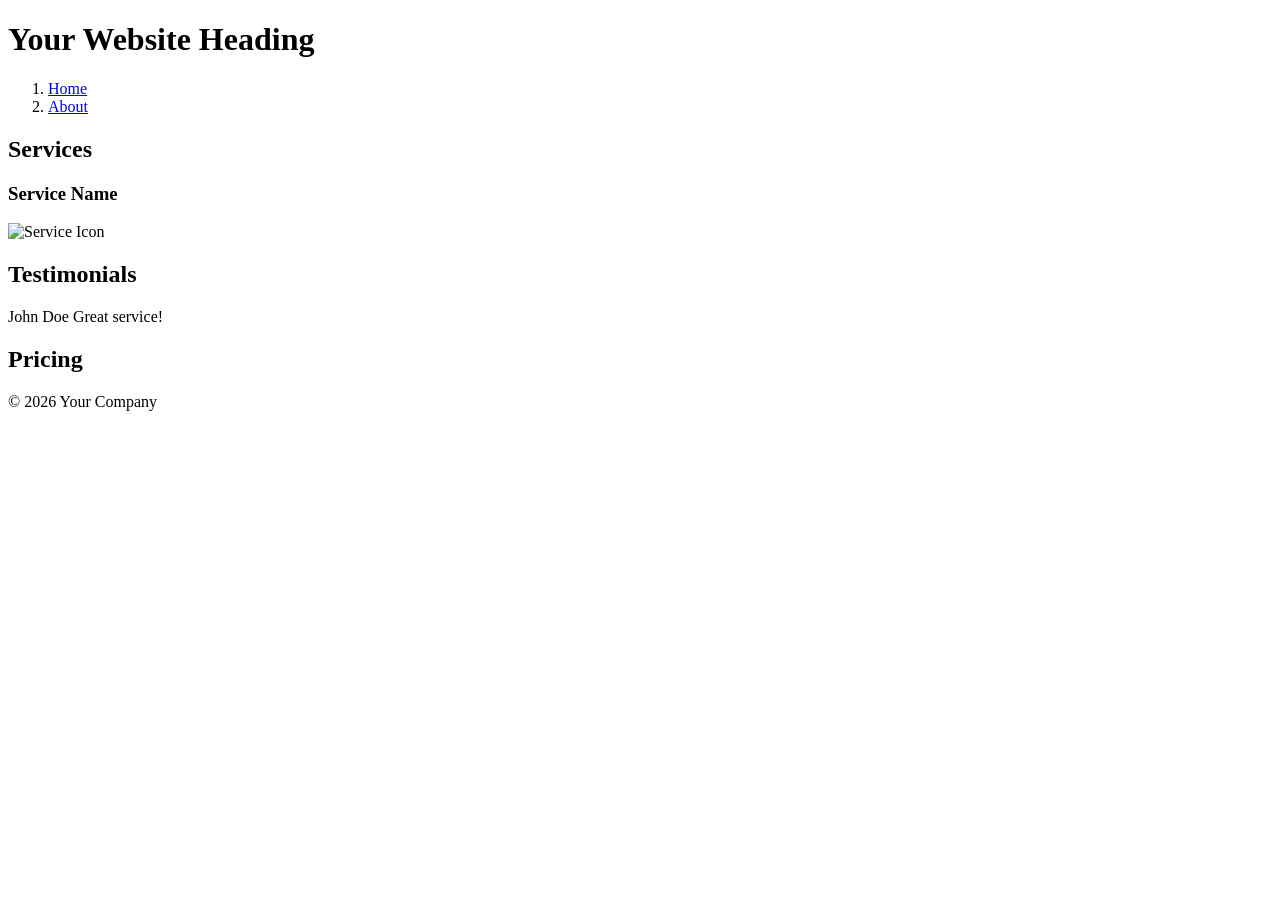
==== index.html @ 0b25783a "Updated index.html with comprehensive SEO enhancements" ====
<!DOCTYPE html>
<html lang="en">
<head>
    <meta charset="UTF-8">
    <meta name="viewport" content="width=device-width, initial-scale=1.0">
    <meta name="description" content="Your site description here">
    <meta name="author" content="Your Name Here">
    <meta name="date" content="2026-04-23" />
    <meta name="twitter:image:alt" content="Sample alt text for image">
    <meta name="og:image:alt" content="Sample alt text for Open Graph image">
    <link rel="icon" href="/favicon.ico" sizes="any">
    <link rel="apple-touch-icon" href="/apple-touch-icon.png">
    <script type="application/ld+json">
        {
            "@context": "https://schema.org",
            "@type": "Organization",
            "name": "Your Organization Name",
            "url": "https://www.example.com",
            "logo": {
                "@type": "ImageObject",
                "url": "https://www.example.com/logo.png"
            }
        }
    </script>
    <script type="application/ld+json">
        {
            "@context": "https://schema.org",
            "@type": "LocalBusiness",
            "name": "Local Business Name",
            "address": {
                "@type": "PostalAddress",
                "streetAddress": "123 Main St",
                "addressLocality": "City",
                "addressRegion": "State",
                "postalCode": "12345",
                "addressCountry": "Country"
            }
        }
    </script>
    <script type="application/ld+json">
        {
            "@context": "https://schema.org",
            "@type": "FAQPage",
            "mainEntity": [
                {
                    "@type": "Question",
                    "name": "What is FAQ?",
                    "acceptedAnswer": {
                        "@type": "Answer",
                        "text": "FAQ stands for Frequently Asked Questions."
                    }
                }
            ]
        }
    </script>
    <link rel="stylesheet" href="styles.css">
    <title>Your Website Title</title>
</head>
<body>
    <header>
        <h1>Your Website Heading</h1>
    </header>
    <nav>
        <ol itemscope itemtype="https://schema.org/BreadcrumbList">
            <li itemscope itemprop="itemListElement" itemtype="https://schema.org/ListItem">
                <a href="/" itemprop="item">
                    <span itemprop="name">Home</span>
                </a>
                <meta itemprop="position" content="1" />
            </li>
            <li itemscope itemprop="itemListElement" itemtype="https://schema.org/ListItem">
                <a href="/about" itemprop="item">
                    <span itemprop="name">About</span>
                </a>
                <meta itemprop="position" content="2" />
            </li>
        </ol>
    </nav>
    <main>
        <section>
            <h2>Services</h2>
            <div>
                <h3 itemprop="name">Service Name</h3>
                <img src="service-icon.svg" alt="Service Icon" />
            </div>
        </section>
        <section>
            <h2>Testimonials</h2>
            <div itemscope itemtype="https://schema.org/Review">
                <span itemprop="author">John Doe</span>
                <span itemprop="reviewBody">Great service!</span>
            </div>
        </section>
        <section>
            <h2>Pricing</h2>
            <script type="application/ld+json">
                {
                    "@context": "https://schema.org",
                    "@type": "Service",
                    "serviceType": "Your Service",
                    "offers": {
                        "@type": "Offer",
                        "price": "100",
                        "priceCurrency": "USD"
                    }
                }
            </script>
        </section>
    </main>
    <footer>
        <p>&copy; 2026 Your Company</p>
    </footer>
    <link rel="preconnect" href="https://fonts.googleapis.com">
    <link rel="preconnect" href="https://fonts.gstatic.com" crossorigin>
</body>
</html>
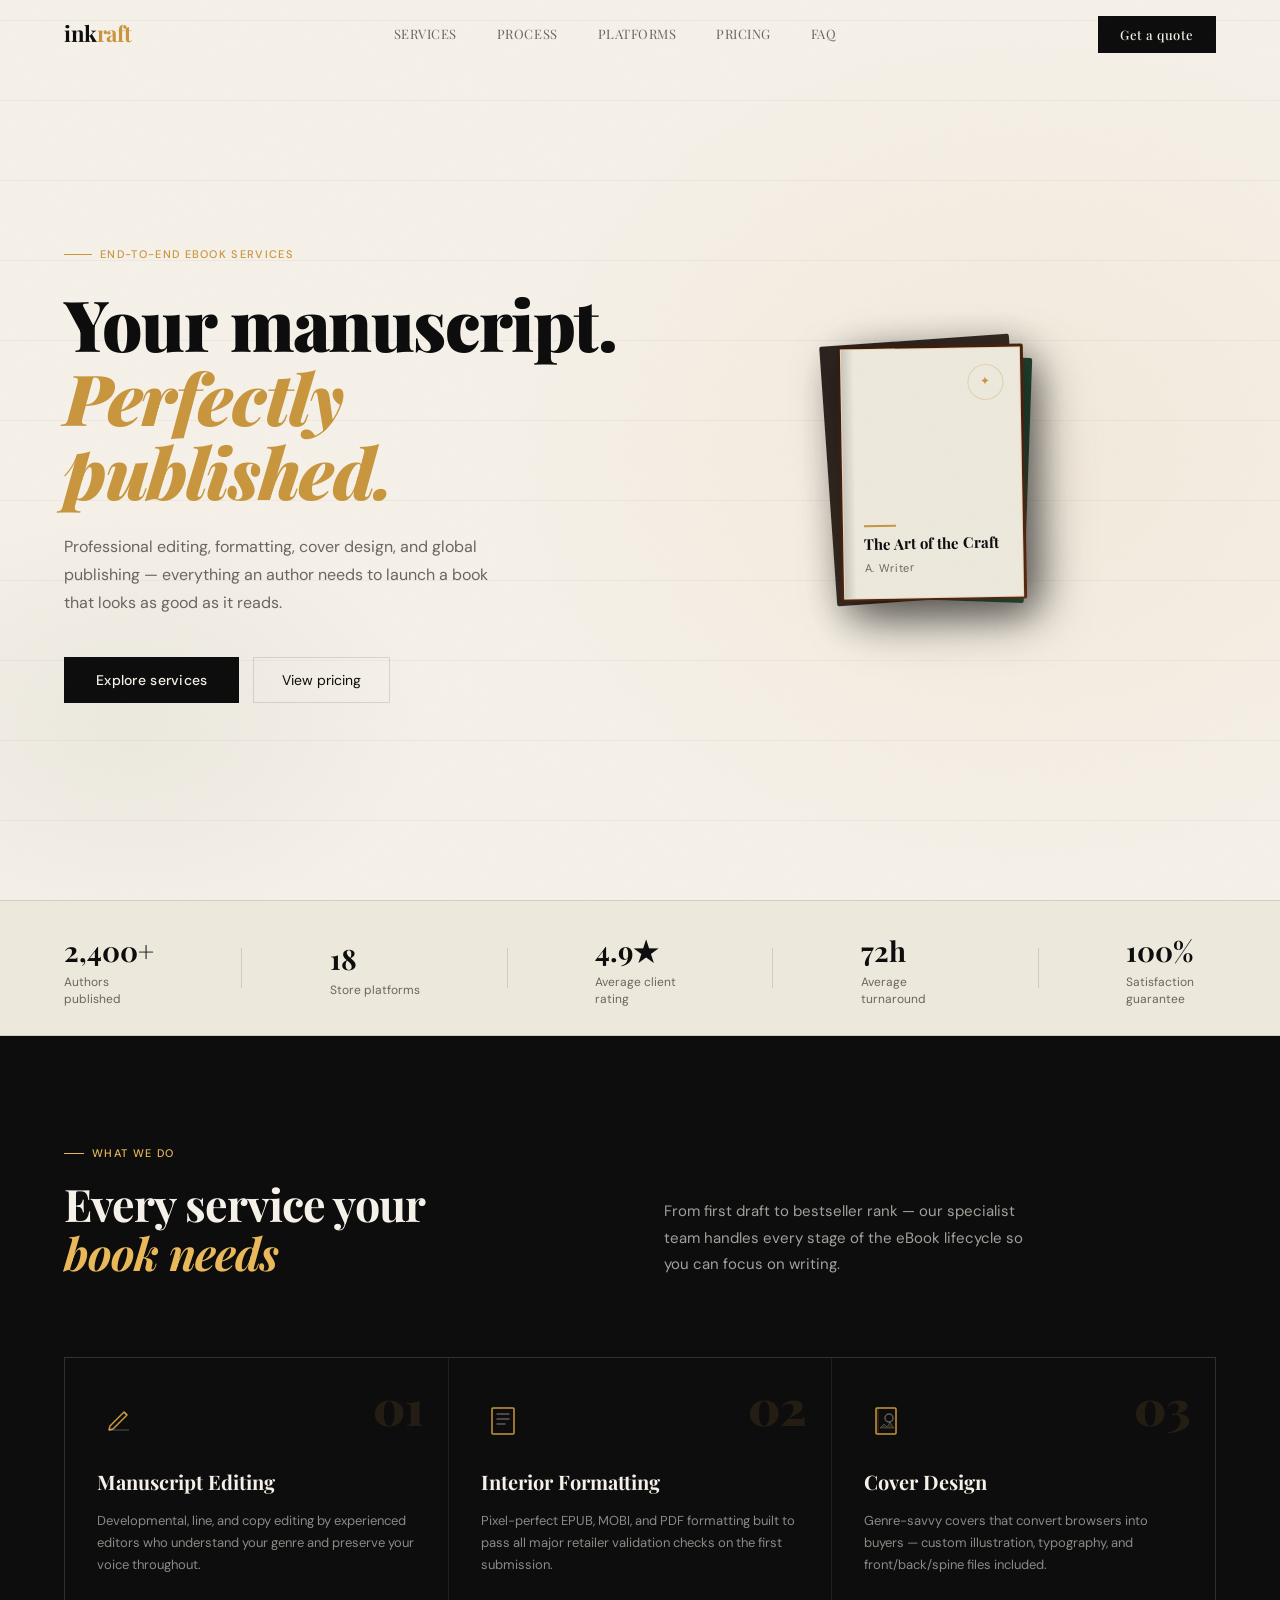
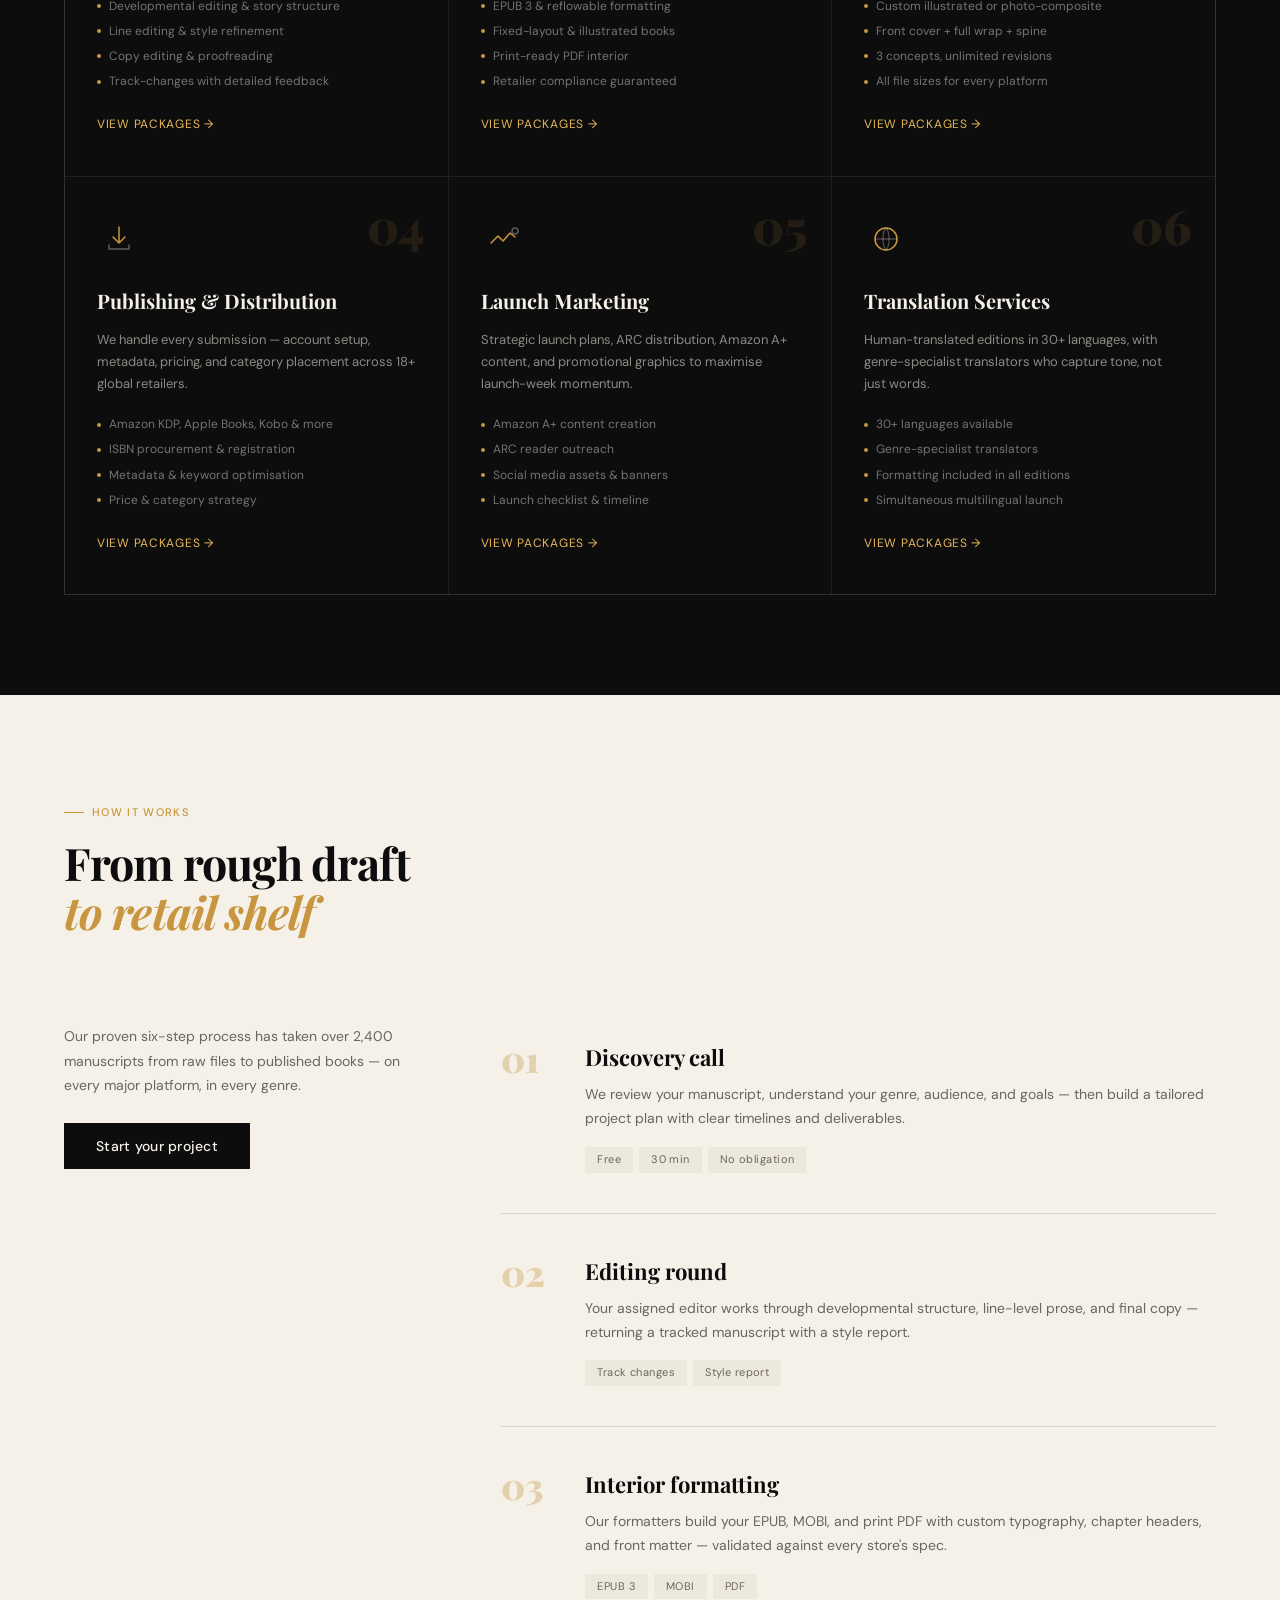
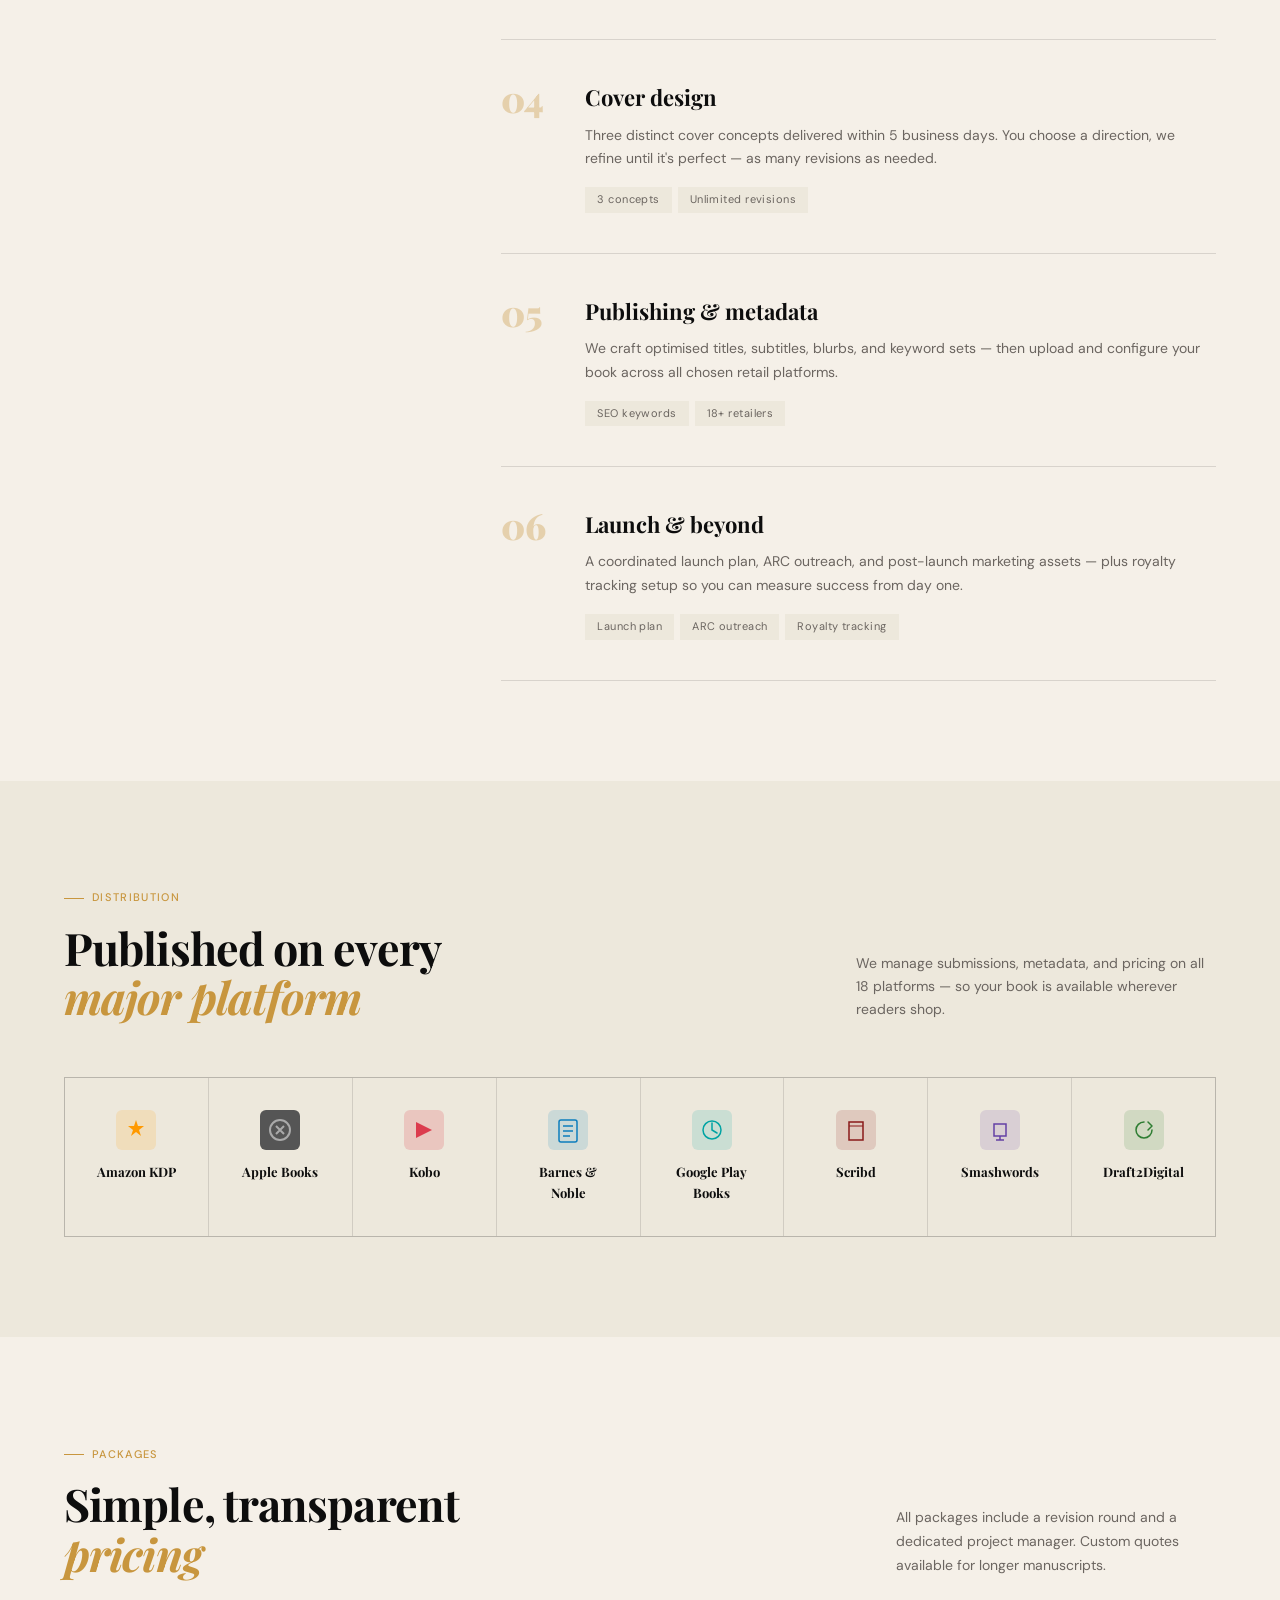
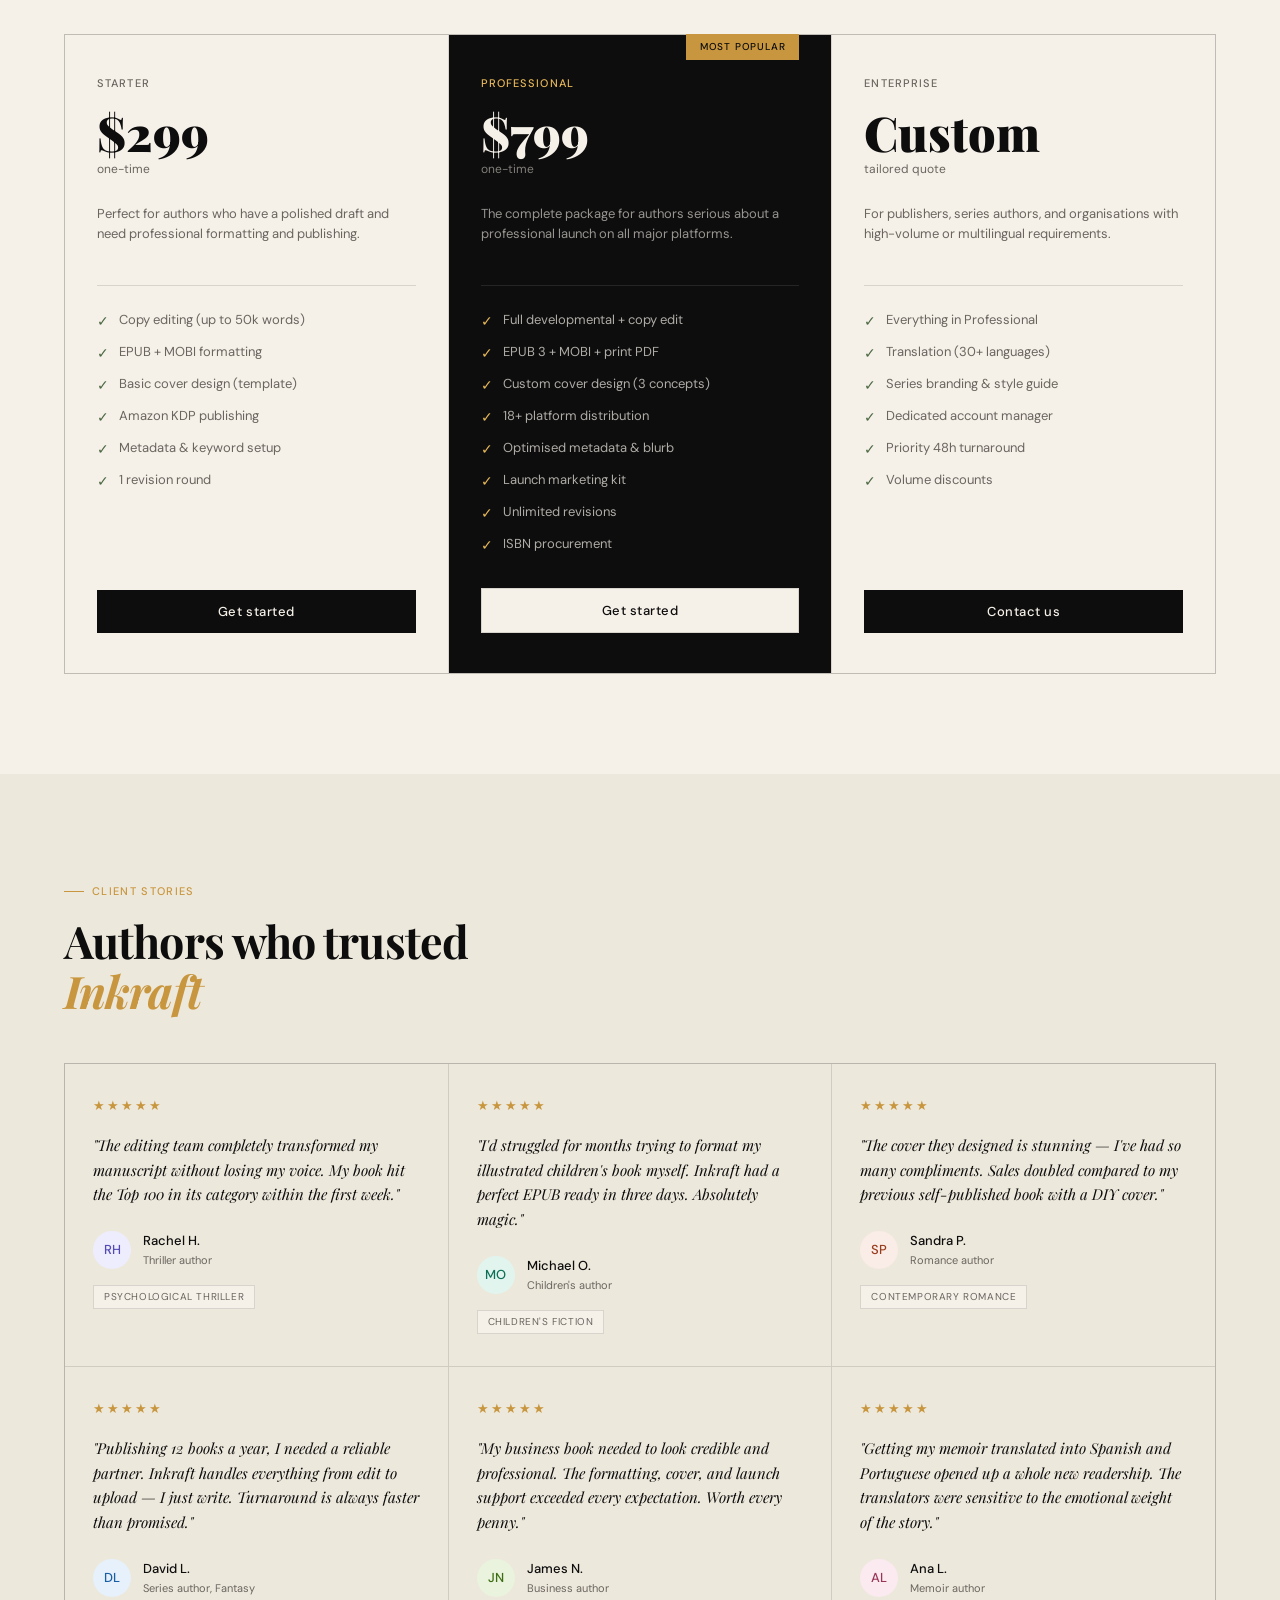
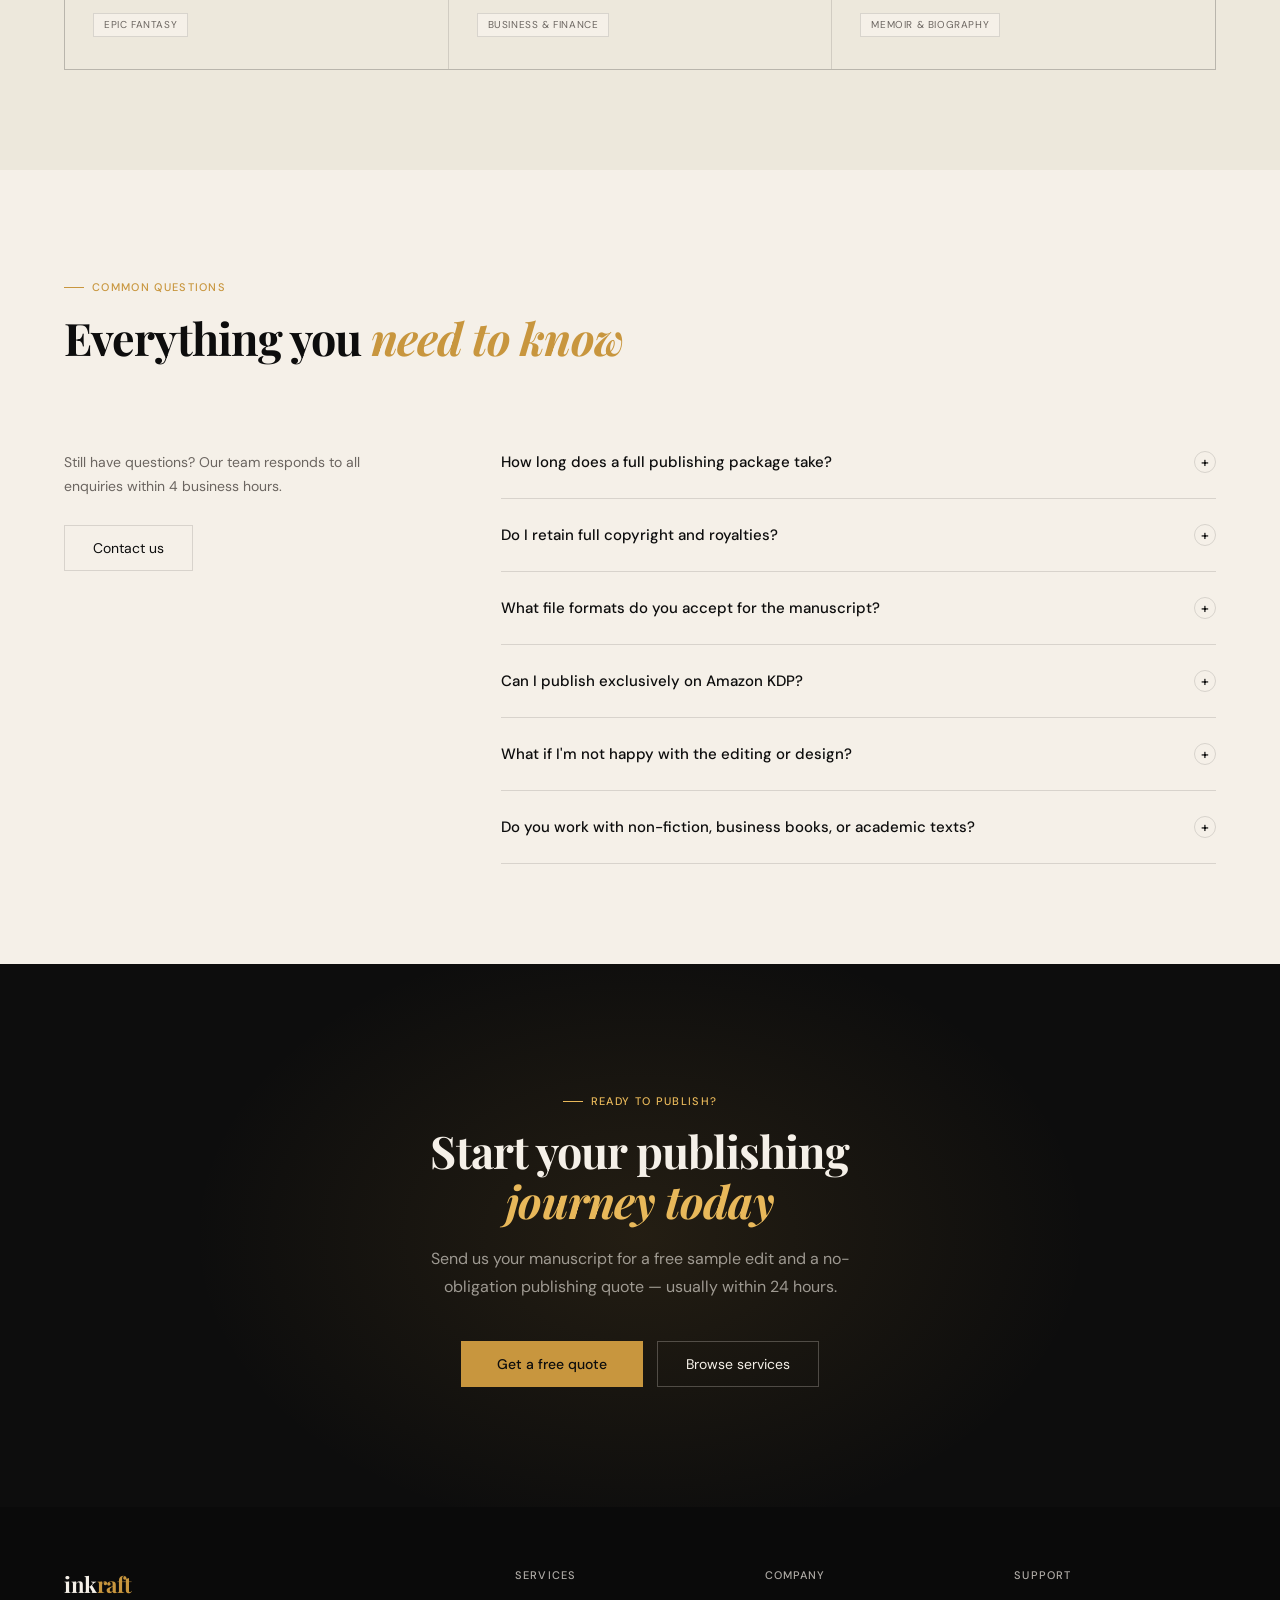
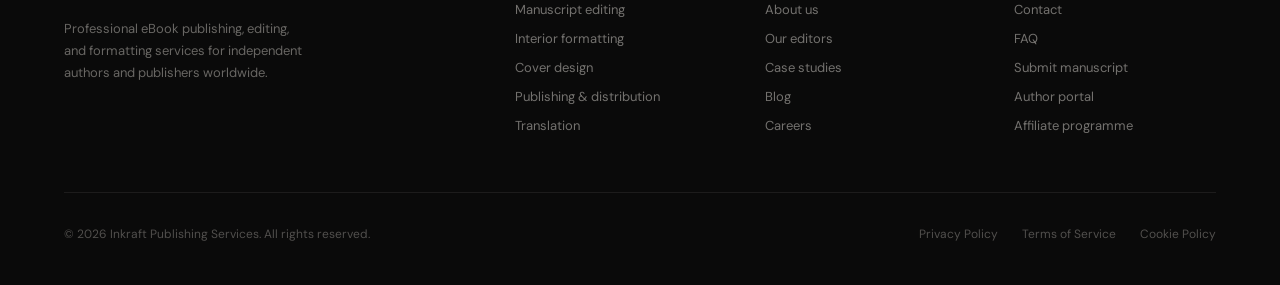
==== commit c557daf2: "Updated SEO" ====
--- a/index.html
+++ b/index.html
@@ -1,116 +1,969 @@
 <!DOCTYPE html>
 <html lang="en">
 <head>
-    <meta charset="UTF-8">
-    <meta name="viewport" content="width=device-width, initial-scale=1.0">
-    <meta name="description" content="Your site description here">
-    <meta name="author" content="Your Name Here">
-    <meta name="date" content="2026-04-23" />
-    <meta name="twitter:image:alt" content="Sample alt text for image">
-    <meta name="og:image:alt" content="Sample alt text for Open Graph image">
-    <link rel="icon" href="/favicon.ico" sizes="any">
-    <link rel="apple-touch-icon" href="/apple-touch-icon.png">
-    <script type="application/ld+json">
-        {
-            "@context": "https://schema.org",
-            "@type": "Organization",
-            "name": "Your Organization Name",
-            "url": "https://www.example.com",
-            "logo": {
-                "@type": "ImageObject",
-                "url": "https://www.example.com/logo.png"
-            }
-        }
-    </script>
-    <script type="application/ld+json">
-        {
-            "@context": "https://schema.org",
-            "@type": "LocalBusiness",
-            "name": "Local Business Name",
-            "address": {
-                "@type": "PostalAddress",
-                "streetAddress": "123 Main St",
-                "addressLocality": "City",
-                "addressRegion": "State",
-                "postalCode": "12345",
-                "addressCountry": "Country"
-            }
-        }
-    </script>
-    <script type="application/ld+json">
-        {
-            "@context": "https://schema.org",
-            "@type": "FAQPage",
-            "mainEntity": [
-                {
-                    "@type": "Question",
-                    "name": "What is FAQ?",
-                    "acceptedAnswer": {
-                        "@type": "Answer",
-                        "text": "FAQ stands for Frequently Asked Questions."
-                    }
-                }
-            ]
-        }
-    </script>
-    <link rel="stylesheet" href="styles.css">
-    <title>Your Website Title</title>
+<meta charset="UTF-8">
+<meta name="viewport" content="width=device-width, initial-scale=1.0">
+
+<!-- ═══════════════════════════════════════════════
+  PRIMARY SEO META TAGS
+  - Title follows "Primary Keyword | Brand" pattern, front-loaded
+  - Description is 150–160 chars, includes CTA and primary keywords
+═══════════════════════════════════════════════ -->
+<title>eBook Publishing Services | Editing, Formatting & Cover Design — Inkraft</title>
+<meta name="description" content="Inkraft provides professional eBook editing, interior formatting, cover design, and Amazon KDP publishing. 2,400+ authors published. Get a free quote in 24 hours.">
+<meta name="keywords" content="ebook publishing services, ebook editing service, ebook formatting service, ebook cover design, Amazon KDP publishing service, self publishing services, manuscript editing, epub formatting, book distribution, professional ebook services, KDP formatting, indie author publishing, self-published book services">
+<meta name="author" content="Inkraft Publishing Services">
+<meta name="robots" content="index, follow, max-snippet:-1, max-image-preview:large, max-video-preview:-1">
+<meta name="theme-color" content="#0D0D0D">
+<link rel="canonical" href="https://inkraft.co/">
+
+<!-- ═══════════════════════════════════════════════
+  OPEN GRAPH (Facebook, LinkedIn, etc.)
+═══════════════════════════════════════════════ -->
+<meta property="og:type" content="website">
+<meta property="og:url" content="https://inkraft.co/">
+<meta property="og:title" content="eBook Publishing Services — Inkraft | Editing, Formatting & Global Distribution">
+<meta property="og:description" content="From raw manuscript to published bestseller. Professional eBook editing, formatting, cover design, and distribution to Amazon KDP, Apple Books, Kobo & 15 more platforms. 2,400+ authors published.">
+<meta property="og:image" content="https://inkraft.co/og-image.jpg">
+<meta property="og:image:width" content="1200">
+<meta property="og:image:height" content="630">
+<meta property="og:image:alt" content="Inkraft eBook Publishing Services — Professional editing, formatting and cover design">
+<meta property="og:site_name" content="Inkraft Publishing Services">
+<meta property="og:locale" content="en_US">
+
+<!-- ═══════════════════════════════════════════════
+  TWITTER / X CARD
+═══════════════════════════════════════════════ -->
+<meta name="twitter:card" content="summary_large_image">
+<meta name="twitter:site" content="@inkraftco">
+<meta name="twitter:creator" content="@inkraftco">
+<meta name="twitter:title" content="Inkraft — Professional eBook Publishing, Editing & Formatting">
+<meta name="twitter:description" content="Professional eBook editing, formatting, cover design & global distribution. 2,400+ authors published. 4.9★ rated. Get a free quote.">
+<meta name="twitter:image" content="https://inkraft.co/og-image.jpg">
+<meta name="twitter:image:alt" content="Inkraft eBook publishing services">
+
+<!-- ═══════════════════════════════════════════════
+  ADDITIONAL CRAWL HINTS
+═══════════════════════════════════════════════ -->
+<meta name="googlebot" content="index, follow, max-snippet:-1, max-image-preview:large">
+<link rel="alternate" hreflang="en" href="https://inkraft.co/">
+<link rel="alternate" hreflang="x-default" href="https://inkraft.co/">
+
+<!-- ═══════════════════════════════════════════════
+  SCHEMA.ORG STRUCTURED DATA — MULTI-TYPE
+  Types used:
+    1. ProfessionalService  – primary entity with address, phone, hours, geo
+    2. FAQPage              – boosts FAQ rich snippets in SERP
+    3. BreadcrumbList       – helps Google understand site structure
+    4. WebSite + SearchAction – enables sitelinks search box
+    5. ItemList (services)  – can generate carousel rich results
+═══════════════════════════════════════════════ -->
+
+<!-- 1. ProfessionalService -->
+<script type="application/ld+json">
+{
+  "@context": "https://schema.org",
+  "@type": "ProfessionalService",
+  "@id": "https://inkraft.co/#organization",
+  "name": "Inkraft Publishing Services",
+  "alternateName": "Inkraft",
+  "description": "End-to-end eBook publishing services including professional manuscript editing, interior formatting (EPUB/MOBI/PDF), custom cover design, global distribution to 18+ platforms, and launch marketing for independent authors and publishers.",
+  "url": "https://inkraft.co",
+  "logo": {
+    "@type": "ImageObject",
+    "url": "https://inkraft.co/logo.png",
+    "width": 200,
+    "height": 60
+  },
+  "image": "https://inkraft.co/og-image.jpg",
+  "telephone": "+1-800-INKRAFT",
+  "email": "hello@inkraft.co",
+  "address": {
+    "@type": "PostalAddress",
+    "addressCountry": "US"
+  },
+  "geo": {
+    "@type": "GeoCoordinates",
+    "latitude": 37.7749,
+    "longitude": -122.4194
+  },
+  "openingHoursSpecification": [
+    {
+      "@type": "OpeningHoursSpecification",
+      "dayOfWeek": ["Monday","Tuesday","Wednesday","Thursday","Friday"],
+      "opens": "09:00",
+      "closes": "18:00"
+    }
+  ],
+  "priceRange": "$$",
+  "currenciesAccepted": "USD",
+  "paymentAccepted": "Credit Card, PayPal, Bank Transfer",
+  "serviceType": [
+    "eBook Publishing",
+    "Manuscript Editing",
+    "eBook Formatting",
+    "Book Cover Design",
+    "Book Distribution",
+    "Translation Services",
+    "Launch Marketing"
+  ],
+  "hasOfferCatalog": {
+    "@type": "OfferCatalog",
+    "name": "eBook Publishing Packages",
+    "itemListElement": [
+      {
+        "@type": "Offer",
+        "name": "Starter Package",
+        "price": "299",
+        "priceCurrency": "USD",
+        "description": "Copy editing, EPUB+MOBI formatting, basic cover design, Amazon KDP publishing, metadata & keyword setup."
+      },
+      {
+        "@type": "Offer",
+        "name": "Professional Package",
+        "price": "799",
+        "priceCurrency": "USD",
+        "description": "Full developmental & copy editing, EPUB 3 + MOBI + print PDF, custom cover design (3 concepts), 18+ platform distribution, optimised metadata, launch marketing kit, unlimited revisions, ISBN procurement."
+      },
+      {
+        "@type": "Offer",
+        "name": "Enterprise Package",
+        "description": "Custom quote. Everything in Professional plus translation (30+ languages), series branding, dedicated account manager, priority 48h turnaround, volume discounts."
+      }
+    ]
+  },
+  "aggregateRating": {
+    "@type": "AggregateRating",
+    "ratingValue": "4.9",
+    "reviewCount": "847",
+    "bestRating": "5",
+    "worstRating": "1"
+  },
+  "review": [
+    {
+      "@type": "Review",
+      "author": { "@type": "Person", "name": "Rachel H." },
+      "reviewRating": { "@type": "Rating", "ratingValue": "5", "bestRating": "5" },
+      "reviewBody": "The editing team completely transformed my manuscript without losing my voice. My book hit the Top 100 in its category within the first week.",
+      "name": "Transformed my manuscript"
+    },
+    {
+      "@type": "Review",
+      "author": { "@type": "Person", "name": "Michael O." },
+      "reviewRating": { "@type": "Rating", "ratingValue": "5", "bestRating": "5" },
+      "reviewBody": "I'd struggled for months trying to format my illustrated children's book myself. Inkraft had a perfect EPUB ready in three days. Absolutely magic.",
+      "name": "Perfect EPUB in three days"
+    },
+    {
+      "@type": "Review",
+      "author": { "@type": "Person", "name": "Sandra P." },
+      "reviewRating": { "@type": "Rating", "ratingValue": "5", "bestRating": "5" },
+      "reviewBody": "The cover they designed is stunning. Sales doubled compared to my previous self-published book with a DIY cover.",
+      "name": "Sales doubled with professional cover"
+    }
+  ],
+  "sameAs": [
+    "https://twitter.com/inkraftco",
+    "https://www.facebook.com/inkraftco",
+    "https://www.linkedin.com/company/inkraft"
+  ]
+}
+</script>
+
+<!-- 2. FAQPage — enables FAQ rich snippets -->
+<script type="application/ld+json">
+{
+  "@context": "https://schema.org",
+  "@type": "FAQPage",
+  "mainEntity": [
+    {
+      "@type": "Question",
+      "name": "How long does a full eBook publishing package take?",
+      "acceptedAnswer": {
+        "@type": "Answer",
+        "text": "Most Professional packages are completed in 3–5 weeks, depending on manuscript length and revision rounds. Starter packages typically take 7–10 business days. We also offer a 48-hour priority service for urgent projects at an additional fee."
+      }
+    },
+    {
+      "@type": "Question",
+      "name": "Do I retain full copyright and royalties after publishing?",
+      "acceptedAnswer": {
+        "@type": "Answer",
+        "text": "Absolutely. You retain 100% of your copyright and all royalties. We are a services company — we never take a percentage of sales or any ongoing rights. You own everything we produce for you, including cover art and formatted files."
+      }
+    },
+    {
+      "@type": "Question",
+      "name": "What manuscript file formats do you accept?",
+      "acceptedAnswer": {
+        "@type": "Answer",
+        "text": "We accept .docx (Microsoft Word), .pages, .rtf, .odt, and Google Docs (shared link). Most authors submit in Word format. If you have a specific format, contact us and we'll advise the best way to submit."
+      }
+    },
+    {
+      "@type": "Question",
+      "name": "Can I publish exclusively on Amazon KDP (Kindle Unlimited)?",
+      "acceptedAnswer": {
+        "@type": "Answer",
+        "text": "Yes. We support KDP Select (Kindle Unlimited exclusive) and wide distribution to 18+ platforms. We'll advise on the pros and cons of each strategy for your genre before you decide — the choice is always yours."
+      }
+    },
+    {
+      "@type": "Question",
+      "name": "What if I'm not happy with the editing or cover design?",
+      "acceptedAnswer": {
+        "@type": "Answer",
+        "text": "All packages include at least one full revision round, and the Professional package includes unlimited revisions until you are satisfied. In the unlikely event you're not happy after revisions, we offer a full refund on that service — no questions asked."
+      }
+    },
+    {
+      "@type": "Question",
+      "name": "Do you publish non-fiction, business books, or academic texts?",
+      "acceptedAnswer": {
+        "@type": "Answer",
+        "text": "Yes — we work across all genres and formats including business, self-help, memoir, cookbooks, children's books, academic texts, and more. Complex layouts, charts, and illustrations are handled by our specialist formatting team."
+      }
+    },
+    {
+      "@type": "Question",
+      "name": "How much does eBook publishing cost?",
+      "acceptedAnswer": {
+        "@type": "Answer",
+        "text": "Our Starter package begins at $299 (one-time) for copy editing, EPUB/MOBI formatting, basic cover design, and Amazon KDP publishing. The Professional package is $799 and includes full editing, custom cover design with 3 concepts, 18+ platform distribution, and a launch marketing kit. Enterprise pricing is custom — contact us for a quote."
+      }
+    },
+    {
+      "@type": "Question",
+      "name": "Which eBook stores do you distribute to?",
+      "acceptedAnswer": {
+        "@type": "Answer",
+        "text": "We distribute to 18+ global platforms including Amazon KDP, Apple Books, Kobo, Barnes & Noble, Google Play Books, Scribd, Smashwords, and Draft2Digital. We handle all submissions, metadata, and pricing configuration."
+      }
+    }
+  ]
+}
+</script>
+
+<!-- 3. WebSite + SearchAction -->
+<script type="application/ld+json">
+{
+  "@context": "https://schema.org",
+  "@type": "WebSite",
+  "@id": "https://inkraft.co/#website",
+  "url": "https://inkraft.co",
+  "name": "Inkraft Publishing Services",
+  "description": "Professional eBook publishing, editing, formatting, and global distribution services.",
+  "publisher": { "@id": "https://inkraft.co/#organization" },
+  "potentialAction": {
+    "@type": "SearchAction",
+    "target": {
+      "@type": "EntryPoint",
+      "urlTemplate": "https://inkraft.co/search?q={search_term_string}"
+    },
+    "query-input": "required name=search_term_string"
+  }
+}
+</script>
+
+<!-- 4. BreadcrumbList -->
+<script type="application/ld+json">
+{
+  "@context": "https://schema.org",
+  "@type": "BreadcrumbList",
+  "itemListElement": [
+    { "@type": "ListItem", "position": 1, "name": "Home", "item": "https://inkraft.co/" },
+    { "@type": "ListItem", "position": 2, "name": "Services", "item": "https://inkraft.co/#services" },
+    { "@type": "ListItem", "position": 3, "name": "Pricing", "item": "https://inkraft.co/#pricing" }
+  ]
+}
+</script>
+
+<!-- 5. ItemList — Service offerings for carousel potential -->
+<script type="application/ld+json">
+{
+  "@context": "https://schema.org",
+  "@type": "ItemList",
+  "name": "Inkraft eBook Publishing Services",
+  "itemListElement": [
+    {
+      "@type": "ListItem",
+      "position": 1,
+      "item": {
+        "@type": "Service",
+        "name": "Manuscript Editing",
+        "description": "Developmental, line, and copy editing by experienced editors. Includes track-changes feedback and style report.",
+        "provider": { "@id": "https://inkraft.co/#organization" },
+        "url": "https://inkraft.co/#services"
+      }
+    },
+    {
+      "@type": "ListItem",
+      "position": 2,
+      "item": {
+        "@type": "Service",
+        "name": "eBook Interior Formatting",
+        "description": "EPUB 3, MOBI, and print-ready PDF formatting. Retailer compliance guaranteed on first submission.",
+        "provider": { "@id": "https://inkraft.co/#organization" },
+        "url": "https://inkraft.co/#services"
+      }
+    },
+    {
+      "@type": "ListItem",
+      "position": 3,
+      "item": {
+        "@type": "Service",
+        "name": "eBook Cover Design",
+        "description": "Custom genre-targeted cover design. 3 concepts, unlimited revisions, all platform file sizes included.",
+        "provider": { "@id": "https://inkraft.co/#organization" },
+        "url": "https://inkraft.co/#services"
+      }
+    },
+    {
+      "@type": "ListItem",
+      "position": 4,
+      "item": {
+        "@type": "Service",
+        "name": "eBook Publishing & Distribution",
+        "description": "Submission, metadata, pricing, and category placement across 18+ global eBook retailers.",
+        "provider": { "@id": "https://inkraft.co/#organization" },
+        "url": "https://inkraft.co/#services"
+      }
+    },
+    {
+      "@type": "ListItem",
+      "position": 5,
+      "item": {
+        "@type": "Service",
+        "name": "Book Launch Marketing",
+        "description": "ARC distribution, Amazon A+ content, social media assets, and coordinated launch strategy.",
+        "provider": { "@id": "https://inkraft.co/#organization" },
+        "url": "https://inkraft.co/#services"
+      }
+    },
+    {
+      "@type": "ListItem",
+      "position": 6,
+      "item": {
+        "@type": "Service",
+        "name": "Book Translation Services",
+        "description": "Human translation into 30+ languages by genre-specialist translators, formatting included.",
+        "provider": { "@id": "https://inkraft.co/#organization" },
+        "url": "https://inkraft.co/#services"
+      }
+    }
+  ]
+}
+</script>
+
+<script src="static/script.js" defer></script>
+
+<link rel="preconnect" href="https://fonts.googleapis.com">
+<link href="https://fonts.googleapis.com/css2?family=Playfair+Display:ital,wght@0,400;0,700;0,900;1,400&family=DM+Sans:wght@300;400;500&display=swap" rel="stylesheet">
+<link rel="stylesheet" href="static/style.css">
+
+<!-- Preload LCP hero image if one exists -->
+<!-- <link rel="preload" as="image" href="/hero-bg.webp"> -->
 </head>
 <body>
-    <header>
-        <h1>Your Website Heading</h1>
-    </header>
-    <nav>
-        <ol itemscope itemtype="https://schema.org/BreadcrumbList">
-            <li itemscope itemprop="itemListElement" itemtype="https://schema.org/ListItem">
-                <a href="/" itemprop="item">
-                    <span itemprop="name">Home</span>
-                </a>
-                <meta itemprop="position" content="1" />
-            </li>
-            <li itemscope itemprop="itemListElement" itemtype="https://schema.org/ListItem">
-                <a href="/about" itemprop="item">
-                    <span itemprop="name">About</span>
-                </a>
-                <meta itemprop="position" content="2" />
-            </li>
-        </ol>
-    </nav>
-    <main>
-        <section>
-            <h2>Services</h2>
-            <div>
-                <h3 itemprop="name">Service Name</h3>
-                <img src="service-icon.svg" alt="Service Icon" />
-            </div>
-        </section>
-        <section>
-            <h2>Testimonials</h2>
-            <div itemscope itemtype="https://schema.org/Review">
-                <span itemprop="author">John Doe</span>
-                <span itemprop="reviewBody">Great service!</span>
-            </div>
-        </section>
-        <section>
-            <h2>Pricing</h2>
-            <script type="application/ld+json">
-                {
-                    "@context": "https://schema.org",
-                    "@type": "Service",
-                    "serviceType": "Your Service",
-                    "offers": {
-                        "@type": "Offer",
-                        "price": "100",
-                        "priceCurrency": "USD"
-                    }
-                }
-            </script>
-        </section>
-    </main>
-    <footer>
-        <p>&copy; 2026 Your Company</p>
-    </footer>
-    <link rel="preconnect" href="https://fonts.googleapis.com">
-    <link rel="preconnect" href="https://fonts.gstatic.com" crossorigin>
+
+<!-- NAV -->
+<nav id="main-nav" aria-label="Main navigation">
+  <div class="nav-logo">ink<span>raft</span></div>
+  <ul class="nav-links">
+    <li><a class="animate-link" href="#services">Services</a></li>
+    <li><a class="animate-link" href="#process">Process</a></li>
+    <li><a class="animate-link" href="#platforms">Platforms</a></li>
+    <li><a class="animate-link" href="#pricing">Pricing</a></li>
+    <li><a class="animate-link" href="#faq">FAQ</a></li>
+  </ul>
+  <button class="nav-cta" onclick="document.getElementById('cta-section').scrollIntoView({behavior:'smooth'})">Get a quote</button>
+</nav>
+
+<!-- HERO -->
+<main>
+<section class="hero" aria-labelledby="hero-heading">
+  <div class="hero-bg" aria-hidden="true"></div>
+  <div class="hero-lines" aria-hidden="true"></div>
+  <div class="hero-content">
+    <div class="hero-eyebrow">End-to-end eBook services</div>
+    <h1 id="hero-heading">
+      Your manuscript.<br>
+      <em>Perfectly published.</em>
+    </h1>
+    <p class="hero-desc">Professional editing, formatting, cover design, and global publishing — everything an author needs to launch a book that looks as good as it reads.</p>
+    <div class="hero-actions">
+      <button class="btn-primary" onclick="document.getElementById('services').scrollIntoView({behavior:'smooth'})">Explore services</button>
+      <button class="btn-outline" onclick="document.getElementById('pricing').scrollIntoView({behavior:'smooth'})">View pricing</button>
+    </div>
+  </div>
+  <div class="hero-visual" aria-hidden="true">
+    <div class="book-stack">
+      <div class="book-spine"></div>
+      <div class="book-spine"></div>
+      <div class="book-spine"></div>
+      <div class="book-front">
+        <div class="book-decoration"></div>
+        <div>
+          <div class="book-gold-rule"></div>
+          <div class="book-title-label">The Art of the Craft</div>
+          <div class="book-author-label">A. Writer</div>
+        </div>
+      </div>
+    </div>
+  </div>
+</section>
+
+<!-- TRUST BAR -->
+<div class="trust-bar" role="region" aria-label="Key statistics">
+  <div class="trust-item">
+    <div>
+      <div class="trust-num">2,400+</div>
+      <div class="trust-label">Authors published</div>
+    </div>
+  </div>
+  <div class="trust-divider" aria-hidden="true"></div>
+  <div class="trust-item">
+    <div>
+      <div class="trust-num">18</div>
+      <div class="trust-label">Store platforms</div>
+    </div>
+  </div>
+  <div class="trust-divider" aria-hidden="true"></div>
+  <div class="trust-item">
+    <div>
+      <div class="trust-num">4.9★</div>
+      <div class="trust-label">Average client rating</div>
+    </div>
+  </div>
+  <div class="trust-divider" aria-hidden="true"></div>
+  <div class="trust-item">
+    <div>
+      <div class="trust-num">72h</div>
+      <div class="trust-label">Average turnaround</div>
+    </div>
+  </div>
+  <div class="trust-divider" aria-hidden="true"></div>
+  <div class="trust-item">
+    <div>
+      <div class="trust-num">100%</div>
+      <div class="trust-label">Satisfaction guarantee</div>
+    </div>
+  </div>
+</div>
+
+<!-- SERVICES -->
+<section class="services-section" id="services" aria-labelledby="services-heading">
+  <div class="services-header reveal">
+    <div>
+      <div class="section-tag">What we do</div>
+      <h2 class="section-heading" id="services-heading">Every service your<br><em>book needs</em></h2>
+    </div>
+    <p class="services-intro">From first draft to bestseller rank — our specialist team handles every stage of the eBook lifecycle so you can focus on writing.</p>
+  </div>
+  <div class="services-grid">
+
+    <!-- 1 Editing -->
+    <article class="service-card reveal">
+      <div class="service-num">01</div>
+      <div class="service-icon">
+        <svg viewBox="0 0 32 32" fill="none" xmlns="http://www.w3.org/2000/svg">
+          <path d="M6 26l4-1 14-14-3-3L7 22l-1 4z" stroke="#C8963E" stroke-width="1.5" stroke-linejoin="round"/>
+          <path d="M21 8l3 3" stroke="#C8963E" stroke-width="1.5"/>
+          <path d="M6 26h20" stroke="rgba(245,240,232,0.2)" stroke-width="1.5"/>
+        </svg>
+      </div>
+      <h3 class="service-title">Manuscript Editing</h3>
+      <p class="service-desc">Developmental, line, and copy editing by experienced editors who understand your genre and preserve your voice throughout.</p>
+      <ul class="service-features">
+        <li>Developmental editing & story structure</li>
+        <li>Line editing & style refinement</li>
+        <li>Copy editing & proofreading</li>
+        <li>Track-changes with detailed feedback</li>
+      </ul>
+      <a class="service-link" href="#pricing">View packages →</a>
+    </article>
+
+    <!-- 2 Formatting -->
+    <article class="service-card reveal reveal-delay-1">
+      <div class="service-num">02</div>
+      <div class="service-icon">
+        <svg viewBox="0 0 32 32" fill="none">
+          <rect x="5" y="4" width="22" height="26" rx="1" stroke="#C8963E" stroke-width="1.5"/>
+          <path d="M10 10h12M10 15h12M10 20h8" stroke="rgba(245,240,232,0.35)" stroke-width="1.5" stroke-linecap="round"/>
+        </svg>
+      </div>
+      <h3 class="service-title">Interior Formatting</h3>
+      <p class="service-desc">Pixel-perfect EPUB, MOBI, and PDF formatting built to pass all major retailer validation checks on the first submission.</p>
+      <ul class="service-features">
+        <li>EPUB 3 & reflowable formatting</li>
+        <li>Fixed-layout & illustrated books</li>
+        <li>Print-ready PDF interior</li>
+        <li>Retailer compliance guaranteed</li>
+      </ul>
+      <a class="service-link" href="#pricing">View packages →</a>
+    </article>
+
+    <!-- 3 Cover Design -->
+    <article class="service-card reveal reveal-delay-2">
+      <div class="service-num">03</div>
+      <div class="service-icon">
+        <svg viewBox="0 0 32 32" fill="none">
+          <rect x="6" y="4" width="20" height="26" rx="1" stroke="#C8963E" stroke-width="1.5"/>
+          <path d="M6 4h3v26H6z" fill="rgba(200,150,62,0.15)"/>
+          <circle cx="19" cy="14" r="4" stroke="rgba(245,240,232,0.35)" stroke-width="1.5"/>
+          <path d="M10 24l4-4 3 3 3-5 4 6H10z" fill="rgba(200,150,62,0.2)" stroke="rgba(245,240,232,0.2)" stroke-width="1"/>
+        </svg>
+      </div>
+      <h3 class="service-title">Cover Design</h3>
+      <p class="service-desc">Genre-savvy covers that convert browsers into buyers — custom illustration, typography, and front/back/spine files included.</p>
+      <ul class="service-features">
+        <li>Custom illustrated or photo-composite</li>
+        <li>Front cover + full wrap + spine</li>
+        <li>3 concepts, unlimited revisions</li>
+        <li>All file sizes for every platform</li>
+      </ul>
+      <a class="service-link" href="#pricing">View packages →</a>
+    </article>
+
+    <!-- 4 Publishing -->
+    <article class="service-card reveal">
+      <div class="service-num">04</div>
+      <div class="service-icon">
+        <svg viewBox="0 0 32 32" fill="none">
+          <path d="M16 4v16M10 14l6 6 6-6" stroke="#C8963E" stroke-width="1.5" stroke-linecap="round" stroke-linejoin="round"/>
+          <path d="M6 22v4h20v-4" stroke="rgba(245,240,232,0.35)" stroke-width="1.5" stroke-linecap="round"/>
+        </svg>
+      </div>
+      <h3 class="service-title">Publishing & Distribution</h3>
+      <p class="service-desc">We handle every submission — account setup, metadata, pricing, and category placement across 18+ global retailers.</p>
+      <ul class="service-features">
+        <li>Amazon KDP, Apple Books, Kobo & more</li>
+        <li>ISBN procurement & registration</li>
+        <li>Metadata & keyword optimisation</li>
+        <li>Price & category strategy</li>
+      </ul>
+      <a class="service-link" href="#pricing">View packages →</a>
+    </article>
+
+    <!-- 5 Marketing -->
+    <article class="service-card reveal reveal-delay-1">
+      <div class="service-num">05</div>
+      <div class="service-icon">
+        <svg viewBox="0 0 32 32" fill="none">
+          <path d="M4 20l7-7 5 5 7-8 5 4" stroke="#C8963E" stroke-width="1.5" stroke-linecap="round" stroke-linejoin="round"/>
+          <circle cx="28" cy="8" r="3" stroke="rgba(245,240,232,0.35)" stroke-width="1.5"/>
+        </svg>
+      </div>
+      <h3 class="service-title">Launch Marketing</h3>
+      <p class="service-desc">Strategic launch plans, ARC distribution, Amazon A+ content, and promotional graphics to maximise launch-week momentum.</p>
+      <ul class="service-features">
+        <li>Amazon A+ content creation</li>
+        <li>ARC reader outreach</li>
+        <li>Social media assets & banners</li>
+        <li>Launch checklist & timeline</li>
+      </ul>
+      <a class="service-link" href="#pricing">View packages →</a>
+    </article>
+
+    <!-- 6 Translation -->
+    <article class="service-card reveal reveal-delay-2">
+      <div class="service-num">06</div>
+      <div class="service-icon">
+        <svg viewBox="0 0 32 32" fill="none">
+          <circle cx="16" cy="16" r="11" stroke="#C8963E" stroke-width="1.5"/>
+          <path d="M16 5c-4 4-4 18 0 22M16 5c4 4 4 18 0 22" stroke="rgba(245,240,232,0.3)" stroke-width="1.2"/>
+          <path d="M5 16h22" stroke="rgba(245,240,232,0.3)" stroke-width="1.2"/>
+        </svg>
+      </div>
+      <h3 class="service-title">Translation Services</h3>
+      <p class="service-desc">Human-translated editions in 30+ languages, with genre-specialist translators who capture tone, not just words.</p>
+      <ul class="service-features">
+        <li>30+ languages available</li>
+        <li>Genre-specialist translators</li>
+        <li>Formatting included in all editions</li>
+        <li>Simultaneous multilingual launch</li>
+      </ul>
+      <a class="service-link" href="#pricing">View packages →</a>
+    </article>
+
+  </div>
+</section>
+
+<!-- PROCESS -->
+<section class="process-section" id="process" aria-labelledby="process-heading">
+  <div class="reveal">
+    <div class="section-tag">How it works</div>
+    <h2 class="section-heading" id="process-heading">From rough draft<br><em>to retail shelf</em></h2>
+  </div>
+  <div class="process-layout">
+    <div class="process-sticky reveal">
+      <p class="process-aside-text">Our proven six-step process has taken over 2,400 manuscripts from raw files to published books — on every major platform, in every genre.</p>
+      <br>
+      <button class="btn-primary" onclick="document.getElementById('cta-section').scrollIntoView({behavior:'smooth'})">Start your project</button>
+    </div>
+    <div class="process-steps" role="list">
+      <div class="process-step reveal" role="listitem">
+        <div class="step-index">01</div>
+        <div class="step-content">
+          <h3>Discovery call</h3>
+          <p>We review your manuscript, understand your genre, audience, and goals — then build a tailored project plan with clear timelines and deliverables.</p>
+          <div class="step-tags"><span class="step-tag">Free</span><span class="step-tag">30 min</span><span class="step-tag">No obligation</span></div>
+        </div>
+      </div>
+      <div class="process-step reveal" role="listitem">
+        <div class="step-index">02</div>
+        <div class="step-content">
+          <h3>Editing round</h3>
+          <p>Your assigned editor works through developmental structure, line-level prose, and final copy — returning a tracked manuscript with a style report.</p>
+          <div class="step-tags"><span class="step-tag">Track changes</span><span class="step-tag">Style report</span></div>
+        </div>
+      </div>
+      <div class="process-step reveal" role="listitem">
+        <div class="step-index">03</div>
+        <div class="step-content">
+          <h3>Interior formatting</h3>
+          <p>Our formatters build your EPUB, MOBI, and print PDF with custom typography, chapter headers, and front matter — validated against every store's spec.</p>
+          <div class="step-tags"><span class="step-tag">EPUB 3</span><span class="step-tag">MOBI</span><span class="step-tag">PDF</span></div>
+        </div>
+      </div>
+      <div class="process-step reveal" role="listitem">
+        <div class="step-index">04</div>
+        <div class="step-content">
+          <h3>Cover design</h3>
+          <p>Three distinct cover concepts delivered within 5 business days. You choose a direction, we refine until it's perfect — as many revisions as needed.</p>
+          <div class="step-tags"><span class="step-tag">3 concepts</span><span class="step-tag">Unlimited revisions</span></div>
+        </div>
+      </div>
+      <div class="process-step reveal" role="listitem">
+        <div class="step-index">05</div>
+        <div class="step-content">
+          <h3>Publishing & metadata</h3>
+          <p>We craft optimised titles, subtitles, blurbs, and keyword sets — then upload and configure your book across all chosen retail platforms.</p>
+          <div class="step-tags"><span class="step-tag">SEO keywords</span><span class="step-tag">18+ retailers</span></div>
+        </div>
+      </div>
+      <div class="process-step reveal" role="listitem">
+        <div class="step-index">06</div>
+        <div class="step-content">
+          <h3>Launch & beyond</h3>
+          <p>A coordinated launch plan, ARC outreach, and post-launch marketing assets — plus royalty tracking setup so you can measure success from day one.</p>
+          <div class="step-tags"><span class="step-tag">Launch plan</span><span class="step-tag">ARC outreach</span><span class="step-tag">Royalty tracking</span></div>
+        </div>
+      </div>
+    </div>
+  </div>
+</section>
+
+<!-- PLATFORMS -->
+<section class="platforms-section" id="platforms" aria-labelledby="platforms-heading">
+  <div class="platforms-heading-row reveal">
+    <div>
+      <div class="section-tag">Distribution</div>
+      <h2 class="section-heading" id="platforms-heading">Published on every<br><em>major platform</em></h2>
+    </div>
+    <p class="platforms-sub">We manage submissions, metadata, and pricing on all 18 platforms — so your book is available wherever readers shop.</p>
+  </div>
+  <div class="platforms-grid reveal">
+    <div class="platform-tile">
+      <div class="platform-icon">
+        <svg viewBox="0 0 40 40" fill="none"><rect width="40" height="40" rx="6" fill="#FF9900" opacity="0.15"/><path d="M20 10l2 6h6l-5 4 2 6-5-4-5 4 2-6-5-4h6z" fill="#FF9900"/></svg>
+      </div>
+      <div class="platform-logo">Amazon KDP</div>
+    </div>
+    <div class="platform-tile">
+      <div class="platform-icon">
+        <svg viewBox="0 0 40 40" fill="none"><rect width="40" height="40" rx="6" fill="#555"/><circle cx="20" cy="20" r="10" stroke="#aaa" stroke-width="2"/><path d="M16 16l8 8M24 16l-8 8" stroke="#aaa" stroke-width="2"/></svg>
+      </div>
+      <div class="platform-logo">Apple Books</div>
+    </div>
+    <div class="platform-tile">
+      <div class="platform-icon">
+        <svg viewBox="0 0 40 40" fill="none"><rect width="40" height="40" rx="6" fill="#D6001C" opacity="0.15"/><path d="M12 28V12l16 8-16 8z" fill="#D6001C" opacity="0.7"/></svg>
+      </div>
+      <div class="platform-logo">Kobo</div>
+    </div>
+    <div class="platform-tile">
+      <div class="platform-icon">
+        <svg viewBox="0 0 40 40" fill="none"><rect width="40" height="40" rx="6" fill="#0C7DBD" opacity="0.15"/><rect x="11" y="10" width="18" height="22" rx="2" stroke="#0C7DBD" stroke-width="1.5"/><path d="M15 16h10M15 21h10M15 26h7" stroke="#0C7DBD" stroke-width="1.5"/></svg>
+      </div>
+      <div class="platform-logo">Barnes & Noble</div>
+    </div>
+    <div class="platform-tile">
+      <div class="platform-icon">
+        <svg viewBox="0 0 40 40" fill="none"><rect width="40" height="40" rx="6" fill="#00A3A3" opacity="0.15"/><circle cx="20" cy="20" r="9" stroke="#00A3A3" stroke-width="1.5"/><path d="M20 13v7l5 3" stroke="#00A3A3" stroke-width="1.5" stroke-linecap="round"/></svg>
+      </div>
+      <div class="platform-logo">Google Play Books</div>
+    </div>
+    <div class="platform-tile">
+      <div class="platform-icon">
+        <svg viewBox="0 0 40 40" fill="none"><rect width="40" height="40" rx="6" fill="#8B1A1A" opacity="0.15"/><path d="M13 12h14v18H13z" stroke="#8B1A1A" stroke-width="1.5"/><path d="M13 16h14" stroke="#8B1A1A" stroke-width="1"/></svg>
+      </div>
+      <div class="platform-logo">Scribd</div>
+    </div>
+    <div class="platform-tile">
+      <div class="platform-icon">
+        <svg viewBox="0 0 40 40" fill="none"><rect width="40" height="40" rx="6" fill="#6441A5" opacity="0.15"/><path d="M14 14h12v12H14zM20 26v4" stroke="#6441A5" stroke-width="1.5"/><path d="M16 30h8" stroke="#6441A5" stroke-width="1.5"/></svg>
+      </div>
+      <div class="platform-logo">Smashwords</div>
+    </div>
+    <div class="platform-tile">
+      <div class="platform-icon">
+        <svg viewBox="0 0 40 40" fill="none"><rect width="40" height="40" rx="6" fill="#2E7D32" opacity="0.15"/><path d="M20 12c-4.4 0-8 3.6-8 8s3.6 8 8 8 8-3.6 8-8" stroke="#2E7D32" stroke-width="1.5" stroke-linecap="round"/><path d="M24 12l4 4-4 4" stroke="#2E7D32" stroke-width="1.5" stroke-linecap="round" stroke-linejoin="round"/></svg>
+      </div>
+      <div class="platform-logo">Draft2Digital</div>
+    </div>
+  </div>
+</section>
+
+<!-- PRICING -->
+<section class="pricing-section" id="pricing" aria-labelledby="pricing-heading">
+  <div class="pricing-intro-row reveal">
+    <div>
+      <div class="section-tag">Packages</div>
+      <h2 class="section-heading" id="pricing-heading">Simple, transparent<br><em>pricing</em></h2>
+    </div>
+    <p style="font-size:14px; color:var(--muted); max-width:320px; line-height:1.7;">All packages include a revision round and a dedicated project manager. Custom quotes available for longer manuscripts.</p>
+  </div>
+  <div class="pricing-grid reveal">
+
+    <div class="pricing-card">
+      <div class="pricing-tier">Starter</div>
+      <div class="pricing-price">$299</div>
+      <div class="pricing-from">one-time</div>
+      <p style="font-size:13px;color:var(--muted);line-height:1.6;margin-bottom:1rem;">Perfect for authors who have a polished draft and need professional formatting and publishing.</p>
+      <div class="pricing-divider"></div>
+      <ul class="pricing-features">
+        <li><span class="check-icon">✓</span> Copy editing (up to 50k words)</li>
+        <li><span class="check-icon">✓</span> EPUB + MOBI formatting</li>
+        <li><span class="check-icon">✓</span> Basic cover design (template)</li>
+        <li><span class="check-icon">✓</span> Amazon KDP publishing</li>
+        <li><span class="check-icon">✓</span> Metadata & keyword setup</li>
+        <li><span class="check-icon">✓</span> 1 revision round</li>
+      </ul>
+      <button class="pricing-btn pricing-btn-dark">Get started</button>
+    </div>
+
+    <div class="pricing-card featured">
+      <div class="pricing-badge">Most popular</div>
+      <div class="pricing-tier">Professional</div>
+      <div class="pricing-price">$799</div>
+      <div class="pricing-from">one-time</div>
+      <p style="font-size:13px;color:rgba(245,240,232,0.6);line-height:1.6;margin-bottom:1rem;">The complete package for authors serious about a professional launch on all major platforms.</p>
+      <div class="pricing-divider"></div>
+      <ul class="pricing-features">
+        <li><span class="check-icon">✓</span> Full developmental + copy edit</li>
+        <li><span class="check-icon">✓</span> EPUB 3 + MOBI + print PDF</li>
+        <li><span class="check-icon">✓</span> Custom cover design (3 concepts)</li>
+        <li><span class="check-icon">✓</span> 18+ platform distribution</li>
+        <li><span class="check-icon">✓</span> Optimised metadata & blurb</li>
+        <li><span class="check-icon">✓</span> Launch marketing kit</li>
+        <li><span class="check-icon">✓</span> Unlimited revisions</li>
+        <li><span class="check-icon">✓</span> ISBN procurement</li>
+      </ul>
+      <button class="pricing-btn pricing-btn-light">Get started</button>
+    </div>
+
+    <div class="pricing-card">
+      <div class="pricing-tier">Enterprise</div>
+      <div class="pricing-price">Custom</div>
+      <div class="pricing-from">tailored quote</div>
+      <p style="font-size:13px;color:var(--muted);line-height:1.6;margin-bottom:1rem;">For publishers, series authors, and organisations with high-volume or multilingual requirements.</p>
+      <div class="pricing-divider"></div>
+      <ul class="pricing-features">
+        <li><span class="check-icon">✓</span> Everything in Professional</li>
+        <li><span class="check-icon">✓</span> Translation (30+ languages)</li>
+        <li><span class="check-icon">✓</span> Series branding & style guide</li>
+        <li><span class="check-icon">✓</span> Dedicated account manager</li>
+        <li><span class="check-icon">✓</span> Priority 48h turnaround</li>
+        <li><span class="check-icon">✓</span> Volume discounts</li>
+      </ul>
+      <button class="pricing-btn pricing-btn-dark">Contact us</button>
+    </div>
+
+  </div>
+</section>
+
+<!-- TESTIMONIALS -->
+<section class="testimonials-section" aria-labelledby="testimonials-heading">
+  <div class="testimonials-header-row reveal">
+    <div>
+      <div class="section-tag">Client stories</div>
+      <h2 class="section-heading" id="testimonials-heading">Authors who trusted<br><em>Inkraft</em></h2>
+    </div>
+  </div>
+  <div class="testimonials-grid reveal">
+    <article class="testimonial-card">
+      <div class="t-stars">★★★★★</div>
+      <blockquote class="t-quote">"The editing team completely transformed my manuscript without losing my voice. My book hit the Top 100 in its category within the first week."</blockquote>
+      <div class="t-author-row">
+        <div class="t-avatar" style="background:#EEEDFE;color:#534AB7;">RH</div>
+        <div><div class="t-name">Rachel H.</div><div class="t-role">Thriller author</div></div>
+      </div>
+      <div class="t-genre">Psychological Thriller</div>
+    </article>
+    <article class="testimonial-card">
+      <div class="t-stars">★★★★★</div>
+      <blockquote class="t-quote">"I'd struggled for months trying to format my illustrated children's book myself. Inkraft had a perfect EPUB ready in three days. Absolutely magic."</blockquote>
+      <div class="t-author-row">
+        <div class="t-avatar" style="background:#E1F5EE;color:#0F6E56;">MO</div>
+        <div><div class="t-name">Michael O.</div><div class="t-role">Children's author</div></div>
+      </div>
+      <div class="t-genre">Children's Fiction</div>
+    </article>
+    <article class="testimonial-card">
+      <div class="t-stars">★★★★★</div>
+      <blockquote class="t-quote">"The cover they designed is stunning — I've had so many compliments. Sales doubled compared to my previous self-published book with a DIY cover."</blockquote>
+      <div class="t-author-row">
+        <div class="t-avatar" style="background:#FAECE7;color:#993C1D;">SP</div>
+        <div><div class="t-name">Sandra P.</div><div class="t-role">Romance author</div></div>
+      </div>
+      <div class="t-genre">Contemporary Romance</div>
+    </article>
+    <article class="testimonial-card">
+      <div class="t-stars">★★★★★</div>
+      <blockquote class="t-quote">"Publishing 12 books a year, I needed a reliable partner. Inkraft handles everything from edit to upload — I just write. Turnaround is always faster than promised."</blockquote>
+      <div class="t-author-row">
+        <div class="t-avatar" style="background:#E6F1FB;color:#185FA5;">DL</div>
+        <div><div class="t-name">David L.</div><div class="t-role">Series author, Fantasy</div></div>
+      </div>
+      <div class="t-genre">Epic Fantasy</div>
+    </article>
+    <article class="testimonial-card">
+      <div class="t-stars">★★★★★</div>
+      <blockquote class="t-quote">"My business book needed to look credible and professional. The formatting, cover, and launch support exceeded every expectation. Worth every penny."</blockquote>
+      <div class="t-author-row">
+        <div class="t-avatar" style="background:#EAF3DE;color:#3B6D11;">JN</div>
+        <div><div class="t-name">James N.</div><div class="t-role">Business author</div></div>
+      </div>
+      <div class="t-genre">Business & Finance</div>
+    </article>
+    <article class="testimonial-card">
+      <div class="t-stars">★★★★★</div>
+      <blockquote class="t-quote">"Getting my memoir translated into Spanish and Portuguese opened up a whole new readership. The translators were sensitive to the emotional weight of the story."</blockquote>
+      <div class="t-author-row">
+        <div class="t-avatar" style="background:#FBEAF0;color:#993556;">AL</div>
+        <div><div class="t-name">Ana L.</div><div class="t-role">Memoir author</div></div>
+      </div>
+      <div class="t-genre">Memoir & Biography</div>
+    </article>
+  </div>
+</section>
+
+<!-- FAQ -->
+<section class="faq-section" id="faq" aria-labelledby="faq-heading">
+  <div class="reveal">
+    <div class="section-tag">Common questions</div>
+    <h2 class="section-heading" id="faq-heading">Everything you <em>need to know</em></h2>
+  </div>
+  <div class="faq-layout">
+    <div class="faq-aside reveal">
+      <p class="faq-aside-text">Still have questions? Our team responds to all enquiries within 4 business hours.</p>
+      <br>
+      <button class="btn-outline" onclick="document.getElementById('cta-section').scrollIntoView({behavior:'smooth'})">Contact us</button>
+    </div>
+    <div class="faq-list" role="list">
+      <div class="faq-item reveal" role="listitem">
+        <div class="faq-q" onclick="toggleFaq(this)" role="button" tabindex="0" aria-expanded="false">
+          <span>How long does a full publishing package take?</span>
+          <span class="faq-icon">+</span>
+        </div>
+        <div class="faq-a">Most Professional packages are completed in 3–5 weeks, depending on manuscript length and revision rounds. Starter packages typically take 7–10 business days. We also offer a 48-hour priority service for urgent projects at an additional fee.</div>
+      </div>
+      <div class="faq-item reveal" role="listitem">
+        <div class="faq-q" onclick="toggleFaq(this)" role="button" tabindex="0" aria-expanded="false">
+          <span>Do I retain full copyright and royalties?</span>
+          <span class="faq-icon">+</span>
+        </div>
+        <div class="faq-a">Absolutely. You retain 100% of your copyright and all royalties. We are a services company — we never take a percentage of sales or any ongoing rights. You own everything we produce for you, including cover art and formatted files.</div>
+      </div>
+      <div class="faq-item reveal" role="listitem">
+        <div class="faq-q" onclick="toggleFaq(this)" role="button" tabindex="0" aria-expanded="false">
+          <span>What file formats do you accept for the manuscript?</span>
+          <span class="faq-icon">+</span>
+        </div>
+        <div class="faq-a">We accept .docx (Microsoft Word), .pages, .rtf, .odt, and Google Docs (shared link). Most authors submit in Word format. If you have a specific format, contact us and we'll advise the best way to submit.</div>
+      </div>
+      <div class="faq-item reveal" role="listitem">
+        <div class="faq-q" onclick="toggleFaq(this)" role="button" tabindex="0" aria-expanded="false">
+          <span>Can I publish exclusively on Amazon KDP?</span>
+          <span class="faq-icon">+</span>
+        </div>
+        <div class="faq-a">Yes. We support KDP Select (Kindle Unlimited exclusive) and wide distribution. We'll advise on the pros and cons of each strategy for your genre before you decide — the choice is always yours.</div>
+      </div>
+      <div class="faq-item reveal" role="listitem">
+        <div class="faq-q" onclick="toggleFaq(this)" role="button" tabindex="0" aria-expanded="false">
+          <span>What if I'm not happy with the editing or design?</span>
+          <span class="faq-icon">+</span>
+        </div>
+        <div class="faq-a">All packages include at least one full revision round, and Professional includes unlimited revisions until you are satisfied. In the unlikely event you're not happy after revisions, we offer a full refund on that service — no questions asked.</div>
+      </div>
+      <div class="faq-item reveal" role="listitem">
+        <div class="faq-q" onclick="toggleFaq(this)" role="button" tabindex="0" aria-expanded="false">
+          <span>Do you work with non-fiction, business books, or academic texts?</span>
+          <span class="faq-icon">+</span>
+        </div>
+        <div class="faq-a">Yes — we work across all genres and formats including business, self-help, memoir, cookbooks, children's books, academic texts, and more. Complex layouts, charts, and illustrations are handled by our specialist formatting team.</div>
+      </div>
+    </div>
+  </div>
+</section>
+
+<!-- CTA -->
+<section class="cta-section" id="cta-section" aria-labelledby="cta-heading">
+  <div class="cta-bg" aria-hidden="true"></div>
+  <div style="position:relative;z-index:2;">
+    <div class="section-tag reveal" style="justify-content:center;">Ready to publish?</div>
+    <h2 class="section-heading reveal" id="cta-heading" style="text-align:center;">Start your publishing<br><em>journey today</em></h2>
+    <p class="cta-desc reveal">Send us your manuscript for a free sample edit and a no-obligation publishing quote — usually within 24 hours.</p>
+    <div class="cta-actions reveal">
+      <button class="btn-gold">Get a free quote</button>
+      <button class="btn-outline" style="color:var(--paper);border-color:rgba(245,240,232,0.25);">Browse services</button>
+    </div>
+  </div>
+</section>
+</main>
+
+<!-- FOOTER -->
+<footer>
+  <div class="footer-top">
+    <div class="footer-brand">
+      <span class="nav-logo">ink<span style="color:var(--gold)">raft</span></span>
+      <p class="footer-tagline">Professional eBook publishing, editing, and formatting services for independent authors and publishers worldwide.</p>
+    </div>
+    <div class="footer-col">
+      <h4>Services</h4>
+      <a href="#services">Manuscript editing</a>
+      <a href="#services">Interior formatting</a>
+      <a href="#services">Cover design</a>
+      <a href="#services">Publishing & distribution</a>
+      <a href="#services">Translation</a>
+    </div>
+    <div class="footer-col">
+      <h4>Company</h4>
+      <a href="#">About us</a>
+      <a href="#">Our editors</a>
+      <a href="#">Case studies</a>
+      <a href="#">Blog</a>
+      <a href="#">Careers</a>
+    </div>
+    <div class="footer-col">
+      <h4>Support</h4>
+      <a href="#">Contact</a>
+      <a href="#faq">FAQ</a>
+      <a href="#">Submit manuscript</a>
+      <a href="#">Author portal</a>
+      <a href="#">Affiliate programme</a>
+    </div>
+  </div>
+  <div class="footer-bottom">
+    <span class="footer-copy">© 2026 Inkraft Publishing Services. All rights reserved.</span>
+    <div class="footer-legal">
+      <a href="#">Privacy Policy</a>
+      <a href="#">Terms of Service</a>
+      <a href="#">Cookie Policy</a>
+    </div>
+  </div>
+</footer>
+
 </body>
 </html>
--- a/static/style.css
+++ b/static/style.css
@@ -0,0 +1,694 @@
+:root {
+  --ink: #0D0D0D;
+  --paper: #F5F0E8;
+  --cream: #EDE8DC;
+  --gold: #C8963E;
+  --gold-light: #E8B85A;
+  --rust: #B84A2E;
+  --sage: #4A6741;
+  --muted: #6B6560;
+  --border: rgba(13,13,13,0.12);
+  --serif: 'Playfair Display', Georgia, serif;
+  --sans: 'DM Sans', sans-serif;
+}
+
+*, *::before, *::after { box-sizing: border-box; margin: 0; padding: 0; }
+
+html { scroll-behavior: smooth; font-size: 16px; }
+
+body {
+  font-family: var(--sans);
+  background: var(--paper);
+  color: var(--ink);
+  overflow-x: hidden;
+  line-height: 1.6;
+}
+
+/* ── TEXTURE OVERLAY ── */
+body::before {
+  content: '';
+  position: fixed; inset: 0;
+  background-image: url("data:image/svg+xml,%3Csvg xmlns='http://www.w3.org/2000/svg' width='300' height='300'%3E%3Cfilter id='n'%3E%3CfeTurbulence type='fractalNoise' baseFrequency='0.75' numOctaves='4' stitchTiles='stitch'/%3E%3C/filter%3E%3Crect width='300' height='300' filter='url(%23n)' opacity='0.03'/%3E%3C/svg%3E");
+  pointer-events: none; z-index: 1000; opacity: 0.4;
+}
+
+/* ── NAV ── */
+nav {
+  position: fixed; top: 0; left: 0; right: 0; z-index: 900;
+  display: flex; align-items: center; justify-content: space-between;
+  padding: 0 5%;
+  height: 68px;
+  transition: background 0.4s, border-bottom 0.4s;
+}
+nav.solid {
+  background: var(--paper);
+  border-bottom: 1px solid var(--border);
+}
+.nav-logo {
+  font-family: var(--serif);
+  font-size: 22px; font-weight: 700;
+  letter-spacing: -0.02em;
+  color: var(--ink);
+}
+.nav-logo span { color: var(--gold); }
+.nav-links {
+  display: flex; gap: 2.5rem;
+  list-style: none;
+}
+.nav-links a {
+  font-family: var(--serif);
+  font-size: 13px; font-weight: 400; letter-spacing: 0.04em;
+  text-transform: uppercase; color: var(--muted);
+  text-decoration: none; transition: color 0.2s;
+}
+.nav-links a:hover { color: var(--ink); }
+.nav-cta {
+  padding: 10px 22px;
+  background: var(--ink); color: var(--paper);
+  font-family: var(--serif); font-size: 13px; font-weight: 500;
+  border: none; cursor: pointer;
+  letter-spacing: 0.04em;
+  transition: background 0.2s, transform 0.15s;
+}
+.nav-cta:hover { background: var(--gold); transform: translateY(-1px); }
+
+/* ── HERO ── */
+.hero {
+  min-height: 100vh;
+  display: grid; grid-template-columns: 1fr 1fr;
+  align-items: center;
+  padding: 100px 5% 60px;
+  position: relative;
+  overflow: hidden;
+}
+.hero-bg {
+  position: absolute; inset: 0;
+  background:
+    radial-gradient(ellipse 60% 70% at 80% 50%, rgba(200,150,62,0.08) 0%, transparent 70%),
+    radial-gradient(ellipse 40% 40% at 10% 80%, rgba(74,103,65,0.06) 0%, transparent 60%);
+}
+.hero-lines {
+  position: absolute; inset: 0;
+  background-image: repeating-linear-gradient(
+    0deg, transparent, transparent 79px,
+    rgba(13,13,13,0.04) 79px, rgba(13,13,13,0.04) 80px
+  );
+}
+.hero-content { position: relative; z-index: 2; }
+.hero-eyebrow {
+  display: inline-flex; align-items: center; gap: 8px;
+  font-size: 11px; font-weight: 500; letter-spacing: 0.12em;
+  text-transform: uppercase; color: var(--gold);
+  margin-bottom: 1.5rem;
+}
+.hero-eyebrow::before {
+  content: ''; display: block;
+  width: 28px; height: 1px; background: var(--gold);
+}
+.hero h1 {
+  font-family: var(--serif);
+  font-size: clamp(42px, 5.5vw, 74px);
+  font-weight: 900; line-height: 1.05;
+  letter-spacing: -0.02em;
+  margin-bottom: 1.5rem;
+}
+.hero h1 em {
+  font-style: italic; color: var(--gold);
+  display: block;
+}
+.hero-desc {
+  font-size: 16px; color: var(--muted);
+  max-width: 440px; line-height: 1.75;
+  margin-bottom: 2.5rem;
+}
+.hero-actions { display: flex; gap: 14px; align-items: center; flex-wrap: wrap; }
+.btn-primary {
+  padding: 14px 32px;
+  background: var(--ink); color: var(--paper);
+  font-family: var(--sans); font-size: 14px; font-weight: 500;
+  border: none; cursor: pointer; letter-spacing: 0.02em;
+  transition: background 0.2s, transform 0.15s;
+}
+.btn-primary:hover { background: var(--gold); transform: translateY(-2px); }
+.btn-outline {
+  padding: 13px 28px;
+  background: transparent; color: var(--ink);
+  font-family: var(--sans); font-size: 14px; font-weight: 400;
+  border: 1px solid var(--border); cursor: pointer;
+  transition: border-color 0.2s, transform 0.15s;
+}
+.btn-outline:hover { border-color: var(--ink); transform: translateY(-2px); }
+
+.hero-visual {
+  position: relative; z-index: 2;
+  display: flex; justify-content: center; align-items: center;
+  padding: 2rem;
+}
+.book-stack {
+  position: relative; width: 260px; height: 340px;
+}
+.book-spine {
+  position: absolute;
+  border-radius: 2px;
+  transition: transform 0.4s ease;
+}
+.book-spine:nth-child(1) {
+  width: 190px; height: 260px;
+  background: linear-gradient(135deg, #2C2420 0%, #4A3728 100%);
+  top: 40px; left: 30px;
+  box-shadow: 8px 12px 40px rgba(0,0,0,0.25);
+  transform: rotate(-4deg);
+}
+.book-spine:nth-child(2) {
+  width: 175px; height: 245px;
+  background: linear-gradient(135deg, #1D3A2C 0%, #2D5A40 100%);
+  top: 55px; left: 55px;
+  box-shadow: 6px 10px 32px rgba(0,0,0,0.2);
+  transform: rotate(2deg);
+}
+.book-spine:nth-child(3) {
+  width: 185px; height: 255px;
+  background: linear-gradient(135deg, #3A1A0A 0%, #6B3015 100%);
+  top: 45px; left: 42px;
+  box-shadow: 10px 14px 48px rgba(0,0,0,0.3);
+  transform: rotate(-1deg);
+}
+.book-front {
+  position: absolute;
+  width: 180px; height: 250px;
+  background: var(--cream);
+  top: 48px; left: 44px;
+  box-shadow: 14px 18px 60px rgba(0,0,0,0.28);
+  display: flex; flex-direction: column;
+  justify-content: flex-end;
+  padding: 1.25rem;
+  transform: rotate(-1deg);
+  border: 1px solid rgba(200,150,62,0.2);
+}
+.book-front::before {
+  content: '';
+  position: absolute; left: 0; top: 0; bottom: 0;
+  width: 12px;
+  background: linear-gradient(90deg, rgba(0,0,0,0.15), transparent);
+}
+.book-title-label {
+  font-family: var(--serif);
+  font-size: 15px; font-weight: 700;
+  line-height: 1.3; color: var(--ink);
+  margin-bottom: 6px;
+}
+.book-author-label {
+  font-size: 11px; color: var(--muted);
+  letter-spacing: 0.06em;
+}
+.book-gold-rule {
+  width: 32px; height: 2px;
+  background: var(--gold);
+  margin-bottom: 8px;
+}
+.book-decoration {
+  position: absolute; top: 1rem; right: 1rem;
+  width: 36px; height: 36px;
+  border: 1px solid rgba(200,150,62,0.3);
+  border-radius: 50%;
+  display: flex; align-items: center; justify-content: center;
+}
+.book-decoration::after {
+  content: '✦'; font-size: 12px; color: var(--gold);
+}
+.book-stack:hover .book-spine:nth-child(1) { transform: rotate(-7deg) translateX(-8px); }
+.book-stack:hover .book-spine:nth-child(2) { transform: rotate(5deg) translateX(8px); }
+
+/* ── TRUST BAR ── */
+.trust-bar {
+  border-top: 1px solid var(--border);
+  border-bottom: 1px solid var(--border);
+  padding: 28px 5%;
+  display: flex; align-items: center; justify-content: space-between;
+  gap: 2rem; flex-wrap: wrap;
+  background: var(--cream);
+}
+.trust-item {
+  display: flex; align-items: center; gap: 10px;
+}
+.trust-num {
+  font-family: var(--serif);
+  font-size: 28px; font-weight: 700; color: var(--ink);
+}
+.trust-label {
+  font-size: 12px; color: var(--muted);
+  line-height: 1.4; max-width: 90px;
+}
+.trust-divider {
+  width: 1px; height: 40px;
+  background: var(--border);
+}
+
+/* ── SECTION COMMONS ── */
+section { padding: 100px 5%; }
+.section-tag {
+  display: inline-flex; align-items: center; gap: 8px;
+  font-size: 11px; font-weight: 500; letter-spacing: 0.12em;
+  text-transform: uppercase; color: var(--gold);
+  margin-bottom: 1rem;
+}
+.section-tag::before {
+  content: ''; width: 20px; height: 1px; background: var(--gold);
+}
+.section-heading {
+  font-family: var(--serif);
+  font-size: clamp(28px, 3.5vw, 46px);
+  font-weight: 700; line-height: 1.1;
+  letter-spacing: -0.02em;
+}
+.section-heading em { font-style: italic; color: var(--gold); }
+
+/* ── SERVICES ── */
+.services-section { background: var(--ink); color: var(--paper); }
+.services-section .section-tag { color: var(--gold-light); }
+.services-section .section-tag::before { background: var(--gold-light); }
+.services-header {
+  display: grid; grid-template-columns: 1fr 1fr;
+  gap: 3rem; align-items: end;
+  margin-bottom: 5rem;
+}
+.services-section .section-heading { color: var(--paper); }
+.services-section .section-heading em { color: var(--gold-light); }
+.services-intro {
+  font-size: 15px; color: rgba(245,240,232,0.65);
+  line-height: 1.75; max-width: 380px;
+  align-self: end;
+}
+.services-grid {
+  display: grid;
+  grid-template-columns: repeat(3, 1fr);
+  gap: 1px;
+  background: rgba(245,240,232,0.08);
+  border: 1px solid rgba(245,240,232,0.08);
+}
+.service-card {
+  background: var(--ink);
+  padding: 2.5rem 2rem;
+  position: relative; overflow: hidden;
+  transition: background 0.3s;
+  cursor: default;
+}
+.service-card::before {
+  content: '';
+  position: absolute; top: 0; left: 0; right: 0;
+  height: 2px;
+  background: var(--gold);
+  transform: scaleX(0); transform-origin: left;
+  transition: transform 0.4s ease;
+}
+.service-card:hover { background: #161616; }
+.service-card:hover::before { transform: scaleX(1); }
+.service-num {
+  font-family: var(--serif);
+  font-size: 48px; font-weight: 900;
+  color: rgba(200,150,62,0.12);
+  line-height: 1;
+  position: absolute; top: 1.5rem; right: 1.5rem;
+}
+.service-icon {
+  width: 44px; height: 44px; margin-bottom: 1.5rem;
+  display: flex; align-items: center; justify-content: center;
+}
+.service-icon svg { width: 32px; height: 32px; }
+.service-title {
+  font-family: var(--serif);
+  font-size: 20px; font-weight: 700;
+  color: var(--paper); margin-bottom: 0.75rem;
+}
+.service-desc {
+  font-size: 13px; color: rgba(245,240,232,0.55);
+  line-height: 1.7;
+  margin-bottom: 1.25rem;
+}
+.service-features {
+  list-style: none;
+  display: flex; flex-direction: column; gap: 6px;
+}
+.service-features li {
+  font-size: 12px; color: rgba(245,240,232,0.45);
+  display: flex; align-items: center; gap: 8px;
+}
+.service-features li::before {
+  content: ''; flex-shrink: 0;
+  width: 4px; height: 4px;
+  border-radius: 50%;
+  background: var(--gold);
+}
+.service-link {
+  display: inline-flex; align-items: center; gap: 6px;
+  margin-top: 1.5rem;
+  font-size: 12px; letter-spacing: 0.06em;
+  text-transform: uppercase; color: var(--gold-light);
+  text-decoration: none;
+  transition: gap 0.2s;
+}
+.service-link:hover { gap: 10px; }
+
+/* ── PROCESS ── */
+.process-section { background: var(--paper); }
+.process-layout {
+  display: grid; grid-template-columns: 1fr 2fr;
+  gap: 5rem; margin-top: 4rem;
+}
+.process-sticky {
+  position: sticky; top: 100px;
+  align-self: start;
+}
+.process-aside-text {
+  font-size: 14px; color: var(--muted);
+  line-height: 1.75; margin-top: 1.5rem;
+}
+.process-steps { display: flex; flex-direction: column; gap: 0; }
+.process-step {
+  display: grid; grid-template-columns: 60px 1fr;
+  gap: 1.5rem;
+  padding: 2.5rem 0;
+  border-bottom: 1px solid var(--border);
+  position: relative;
+  transition: padding-left 0.3s;
+}
+.process-step:hover { padding-left: 12px; }
+.step-index {
+  font-family: var(--serif);
+  font-size: 36px; font-weight: 900;
+  color: var(--gold);
+  opacity: 0.35;
+  line-height: 1;
+}
+.step-content h3 {
+  font-family: var(--serif);
+  font-size: 22px; font-weight: 700;
+  margin-bottom: 0.5rem;
+}
+.step-content p {
+  font-size: 14px; color: var(--muted);
+  line-height: 1.7;
+}
+.step-tags {
+  display: flex; flex-wrap: wrap; gap: 6px;
+  margin-top: 1rem;
+}
+.step-tag {
+  padding: 4px 12px;
+  background: var(--cream);
+  font-size: 11px; color: var(--muted);
+  letter-spacing: 0.04em;
+}
+
+/* ── PLATFORMS ── */
+.platforms-section { background: var(--cream); }
+.platforms-heading-row {
+  display: flex; align-items: end; justify-content: space-between;
+  margin-bottom: 3.5rem; gap: 2rem; flex-wrap: wrap;
+}
+.platforms-sub {
+  font-size: 14px; color: var(--muted);
+  max-width: 360px; line-height: 1.65;
+}
+.platforms-grid {
+  display: grid;
+  grid-template-columns: repeat(auto-fill, minmax(140px, 1fr));
+  gap: 1px;
+  background: var(--border);
+  border: 1px solid var(--border);
+}
+.platform-tile {
+  background: var(--cream);
+  padding: 2rem 1.5rem;
+  text-align: center;
+  transition: background 0.25s;
+  cursor: default;
+}
+.platform-tile:hover { background: var(--paper); }
+.platform-logo {
+  font-family: var(--serif);
+  font-size: 13px; font-weight: 700;
+  color: var(--ink); margin-top: 0.75rem;
+}
+.platform-icon {
+  width: 40px; height: 40px; margin: 0 auto;
+  display: flex; align-items: center; justify-content: center;
+}
+
+/* ── PRICING ── */
+.pricing-section { background: var(--paper); }
+.pricing-intro-row {
+  display: flex; align-items: end; justify-content: space-between;
+  margin-bottom: 3.5rem; gap: 2rem; flex-wrap: wrap;
+}
+.pricing-grid {
+  display: grid; grid-template-columns: repeat(3,1fr);
+  gap: 1px; background: var(--border);
+  border: 1px solid var(--border);
+}
+.pricing-card {
+  background: var(--paper);
+  padding: 2.5rem 2rem;
+  position: relative;
+  display: flex; flex-direction: column;
+}
+.pricing-card.featured {
+  background: var(--ink); color: var(--paper);
+}
+.pricing-tier {
+  font-size: 11px; font-weight: 500;
+  text-transform: uppercase; letter-spacing: 0.1em;
+  color: var(--muted); margin-bottom: 1rem;
+}
+.pricing-card.featured .pricing-tier { color: var(--gold-light); }
+.pricing-price {
+  font-family: var(--serif);
+  font-size: 48px; font-weight: 900;
+  line-height: 1; margin-bottom: 4px;
+}
+.pricing-card.featured .pricing-price { color: var(--paper); }
+.pricing-from {
+  font-size: 12px; color: var(--muted);
+  margin-bottom: 1.5rem;
+}
+.pricing-card.featured .pricing-from { color: rgba(245,240,232,0.5); }
+.pricing-divider {
+  width: 100%; height: 1px;
+  background: var(--border); margin: 1.5rem 0;
+}
+.pricing-card.featured .pricing-divider { background: rgba(245,240,232,0.1); }
+.pricing-features {
+  list-style: none; flex: 1;
+  display: flex; flex-direction: column; gap: 10px;
+  margin-bottom: 2rem;
+}
+.pricing-features li {
+  font-size: 13px; color: var(--muted);
+  display: flex; align-items: flex-start; gap: 10px;
+  line-height: 1.5;
+}
+.pricing-card.featured .pricing-features li { color: rgba(245,240,232,0.7); }
+.check-icon { flex-shrink: 0; color: var(--sage); font-size: 14px; margin-top: 1px; }
+.pricing-card.featured .check-icon { color: var(--gold-light); }
+.pricing-btn {
+  display: block; width: 100%;
+  padding: 13px; text-align: center;
+  font-family: var(--sans); font-size: 13px; font-weight: 500;
+  letter-spacing: 0.04em; cursor: pointer; border: none;
+  transition: background 0.2s, transform 0.15s;
+}
+.pricing-btn-dark {
+  background: var(--ink); color: var(--paper);
+}
+.pricing-btn-dark:hover { background: var(--gold); transform: translateY(-2px); }
+.pricing-btn-light {
+  background: var(--paper); color: var(--ink);
+  border: 1px solid var(--border);
+}
+.pricing-btn-light:hover { border-color: var(--ink); transform: translateY(-2px); }
+.pricing-badge {
+  position: absolute; top: -1px; right: 2rem;
+  padding: 5px 14px;
+  background: var(--gold);
+  font-size: 10px; font-weight: 500;
+  text-transform: uppercase; letter-spacing: 0.08em;
+  color: var(--ink);
+}
+
+/* ── TESTIMONIALS ── */
+.testimonials-section { background: var(--cream); }
+.testimonials-header-row {
+  display: flex; align-items: end; justify-content: space-between;
+  margin-bottom: 3rem; gap: 2rem; flex-wrap: wrap;
+}
+.testimonials-grid {
+  display: grid; grid-template-columns: repeat(3,1fr);
+  gap: 1px; background: var(--border); border: 1px solid var(--border);
+}
+.testimonial-card {
+  background: var(--cream);
+  padding: 2rem 1.75rem;
+  transition: background 0.25s;
+}
+.testimonial-card:hover { background: var(--paper); }
+.t-stars { font-size: 13px; color: var(--gold); margin-bottom: 1rem; letter-spacing: 2px; }
+.t-quote {
+  font-family: var(--serif);
+  font-size: 15px; line-height: 1.65;
+  font-style: italic; color: var(--ink);
+  margin-bottom: 1.5rem;
+}
+.t-author-row { display: flex; align-items: center; gap: 12px; }
+.t-avatar {
+  width: 38px; height: 38px; border-radius: 50%;
+  display: flex; align-items: center; justify-content: center;
+  font-size: 13px; font-weight: 500; flex-shrink: 0;
+}
+.t-name { font-size: 13px; font-weight: 500; }
+.t-role { font-size: 11px; color: var(--muted); }
+.t-genre {
+  margin-top: 1rem;
+  display: inline-block; padding: 3px 10px;
+  background: var(--paper); border: 1px solid var(--border);
+  font-size: 10px; color: var(--muted); letter-spacing: 0.06em;
+  text-transform: uppercase;
+}
+
+/* ── FAQ ── */
+.faq-section { background: var(--paper); }
+.faq-layout { display: grid; grid-template-columns: 1fr 2fr; gap: 5rem; margin-top: 4rem; }
+.faq-aside {
+  position: sticky; top: 100px; align-self: start;
+}
+.faq-aside-text {
+  font-size: 14px; color: var(--muted);
+  line-height: 1.75; margin-top: 1.5rem;
+}
+.faq-list { display: flex; flex-direction: column; }
+.faq-item {
+  border-bottom: 1px solid var(--border);
+  overflow: hidden;
+}
+.faq-q {
+  display: flex; align-items: center; justify-content: space-between;
+  padding: 1.5rem 0; cursor: pointer;
+  font-size: 15px; font-weight: 500;
+  gap: 1rem;
+  user-select: none;
+}
+.faq-q:hover { color: var(--gold); }
+.faq-icon {
+  width: 22px; height: 22px; flex-shrink: 0;
+  border: 1px solid var(--border);
+  border-radius: 50%; display: flex; align-items: center; justify-content: center;
+  font-size: 14px; transition: transform 0.3s, background 0.2s;
+}
+.faq-item.open .faq-icon { transform: rotate(45deg); background: var(--gold); border-color: var(--gold); color: white; }
+.faq-a {
+  font-size: 14px; color: var(--muted); line-height: 1.75;
+  max-height: 0; overflow: hidden;
+  transition: max-height 0.4s ease, padding 0.3s;
+}
+.faq-item.open .faq-a { max-height: 300px; padding-bottom: 1.5rem; }
+
+/* ── CTA ── */
+.cta-section {
+  background: var(--ink); color: var(--paper);
+  text-align: center; padding: 120px 5%;
+  position: relative; overflow: hidden;
+}
+.cta-bg {
+  position: absolute; inset: 0;
+  background:
+    radial-gradient(ellipse 50% 80% at 50% 50%, rgba(200,150,62,0.12) 0%, transparent 70%);
+}
+.cta-section .section-tag { color: var(--gold-light); justify-content: center; }
+.cta-section .section-tag::before { background: var(--gold-light); }
+.cta-section .section-heading { color: var(--paper); margin-bottom: 1.25rem; }
+.cta-section .section-heading em { color: var(--gold-light); }
+.cta-desc {
+  font-size: 16px; color: rgba(245,240,232,0.6);
+  max-width: 480px; margin: 0 auto 2.5rem;
+  line-height: 1.75;
+}
+.cta-actions { display: flex; gap: 14px; justify-content: center; flex-wrap: wrap; }
+.btn-gold {
+  padding: 14px 36px;
+  background: var(--gold); color: var(--ink);
+  font-family: var(--sans); font-size: 14px; font-weight: 500;
+  border: none; cursor: pointer;
+  transition: background 0.2s, transform 0.15s;
+}
+.btn-gold:hover { background: var(--gold-light); transform: translateY(-2px); }
+
+/* ── FOOTER ── */
+footer {
+  background: #0A0A0A; color: rgba(245,240,232,0.55);
+  padding: 60px 5% 40px;
+}
+.footer-top {
+  display: grid; grid-template-columns: 2fr 1fr 1fr 1fr;
+  gap: 3rem; padding-bottom: 3rem;
+  border-bottom: 1px solid rgba(245,240,232,0.08);
+  margin-bottom: 2rem;
+}
+.footer-brand .nav-logo { color: var(--paper); margin-bottom: 1rem; display: block; }
+.footer-tagline {
+  font-size: 13px; line-height: 1.7;
+  color: rgba(245,240,232,0.4);
+  max-width: 240px;
+}
+.footer-col h4 {
+  font-size: 11px; font-weight: 500;
+  text-transform: uppercase; letter-spacing: 0.1em;
+  color: rgba(245,240,232,0.7); margin-bottom: 1rem;
+}
+.footer-col a {
+  display: block; font-size: 13px;
+  color: rgba(245,240,232,0.45);
+  text-decoration: none; margin-bottom: 8px;
+  transition: color 0.2s;
+}
+.footer-col a:hover { color: var(--paper); }
+.footer-bottom {
+  display: flex; align-items: center; justify-content: space-between;
+  flex-wrap: wrap; gap: 1rem;
+}
+.footer-copy { font-size: 12px; color: rgba(245,240,232,0.3); }
+.footer-legal { display: flex; gap: 1.5rem; }
+.footer-legal a {
+  font-size: 12px; color: rgba(245,240,232,0.3);
+  text-decoration: none;
+}
+.footer-legal a:hover { color: rgba(245,240,232,0.6); }
+
+/* ── ANIMATIONS ── */
+.reveal {
+  opacity: 0; transform: translateY(28px);
+  transition: opacity 0.65s ease, transform 0.65s ease;
+}
+.reveal.visible { opacity: 1; transform: translateY(0); }
+.reveal-delay-1 { transition-delay: 0.1s; }
+.reveal-delay-2 { transition-delay: 0.2s; }
+.reveal-delay-3 { transition-delay: 0.3s; }
+
+/* ── MOBILE ── */
+@media (max-width: 900px) {
+  .hero { grid-template-columns: 1fr; min-height: auto; padding-bottom: 60px; }
+  .hero-visual { display: none; }
+  .services-header { grid-template-columns: 1fr; }
+  .services-grid { grid-template-columns: 1fr; }
+  .process-layout { grid-template-columns: 1fr; }
+  .process-sticky { position: static; }
+  .pricing-grid { grid-template-columns: 1fr; }
+  .testimonials-grid { grid-template-columns: 1fr; }
+  .faq-layout { grid-template-columns: 1fr; }
+  .faq-aside { position: static; }
+  .footer-top { grid-template-columns: 1fr 1fr; }
+  .nav-links { display: none; }
+}
+@media (max-width: 600px) {
+  .footer-top { grid-template-columns: 1fr; }
+  .trust-bar { flex-direction: column; align-items: flex-start; }
+  .trust-divider { display: none; }
+}
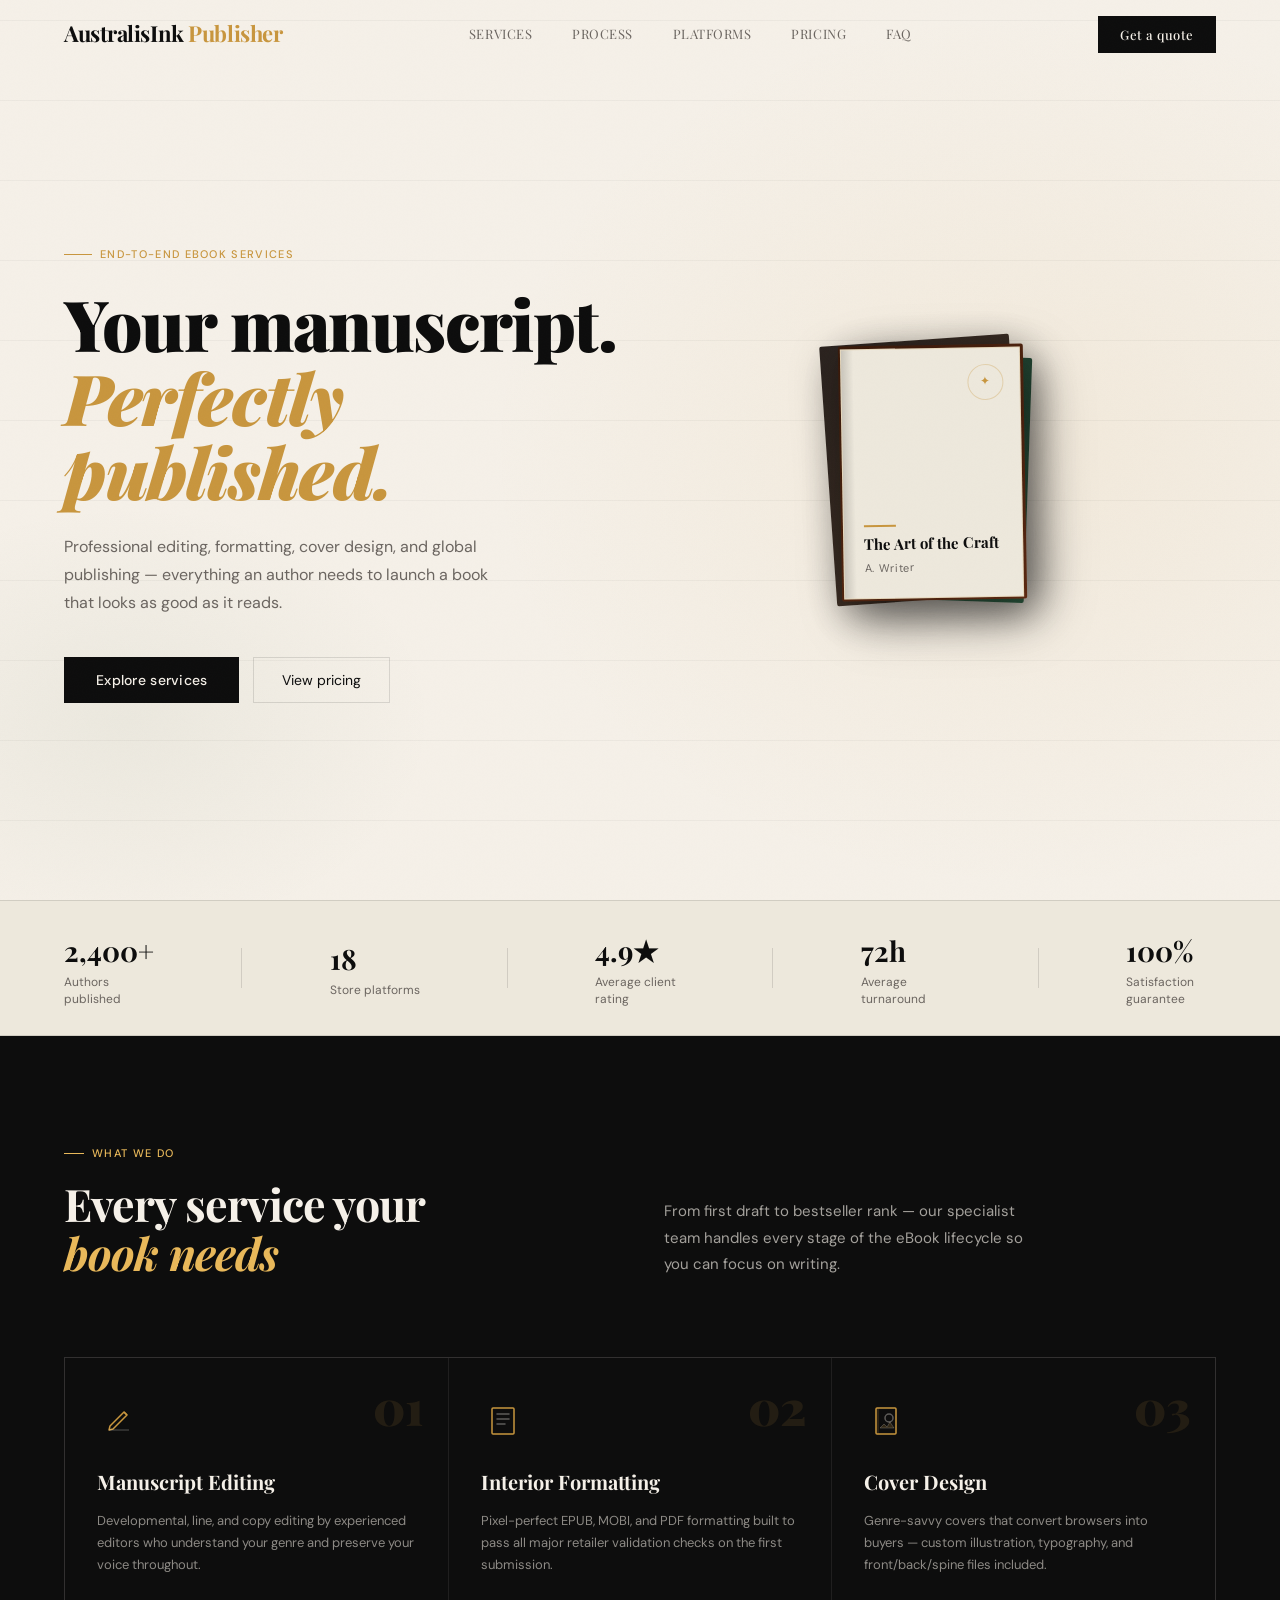
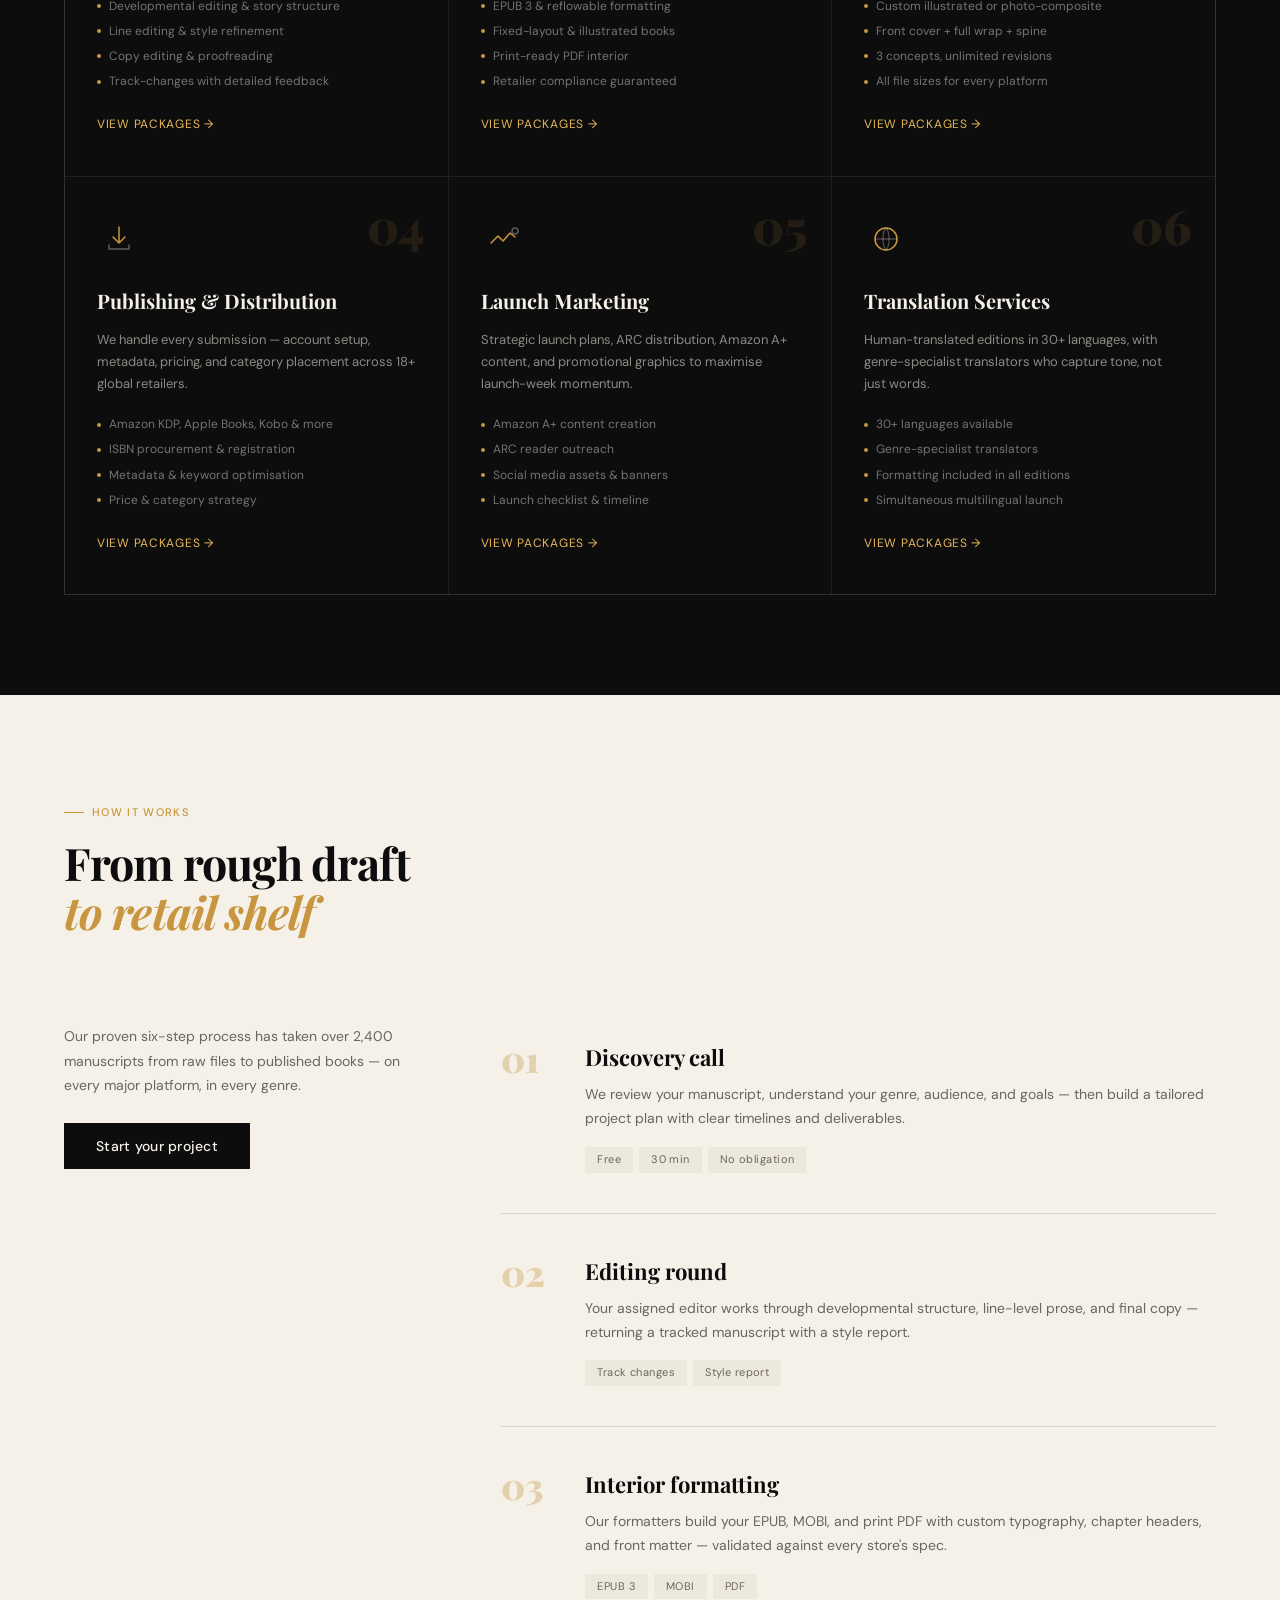
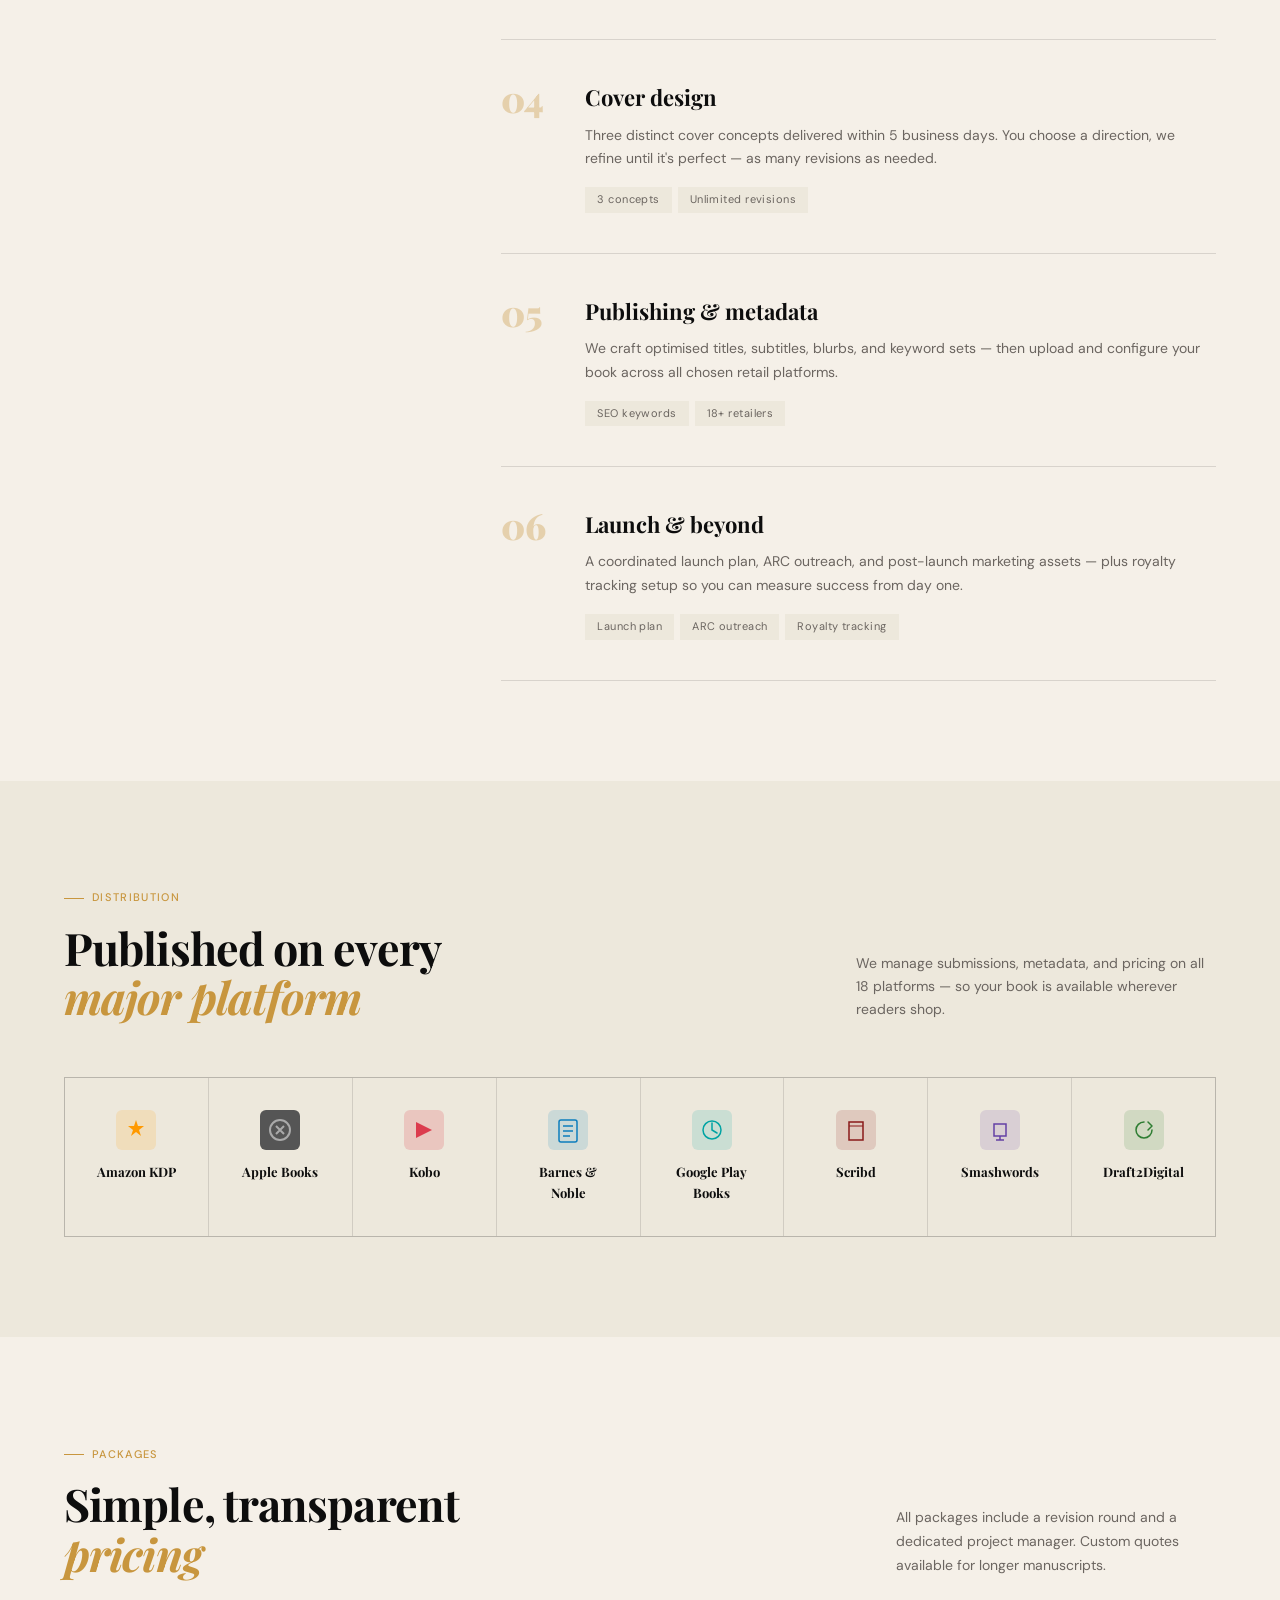
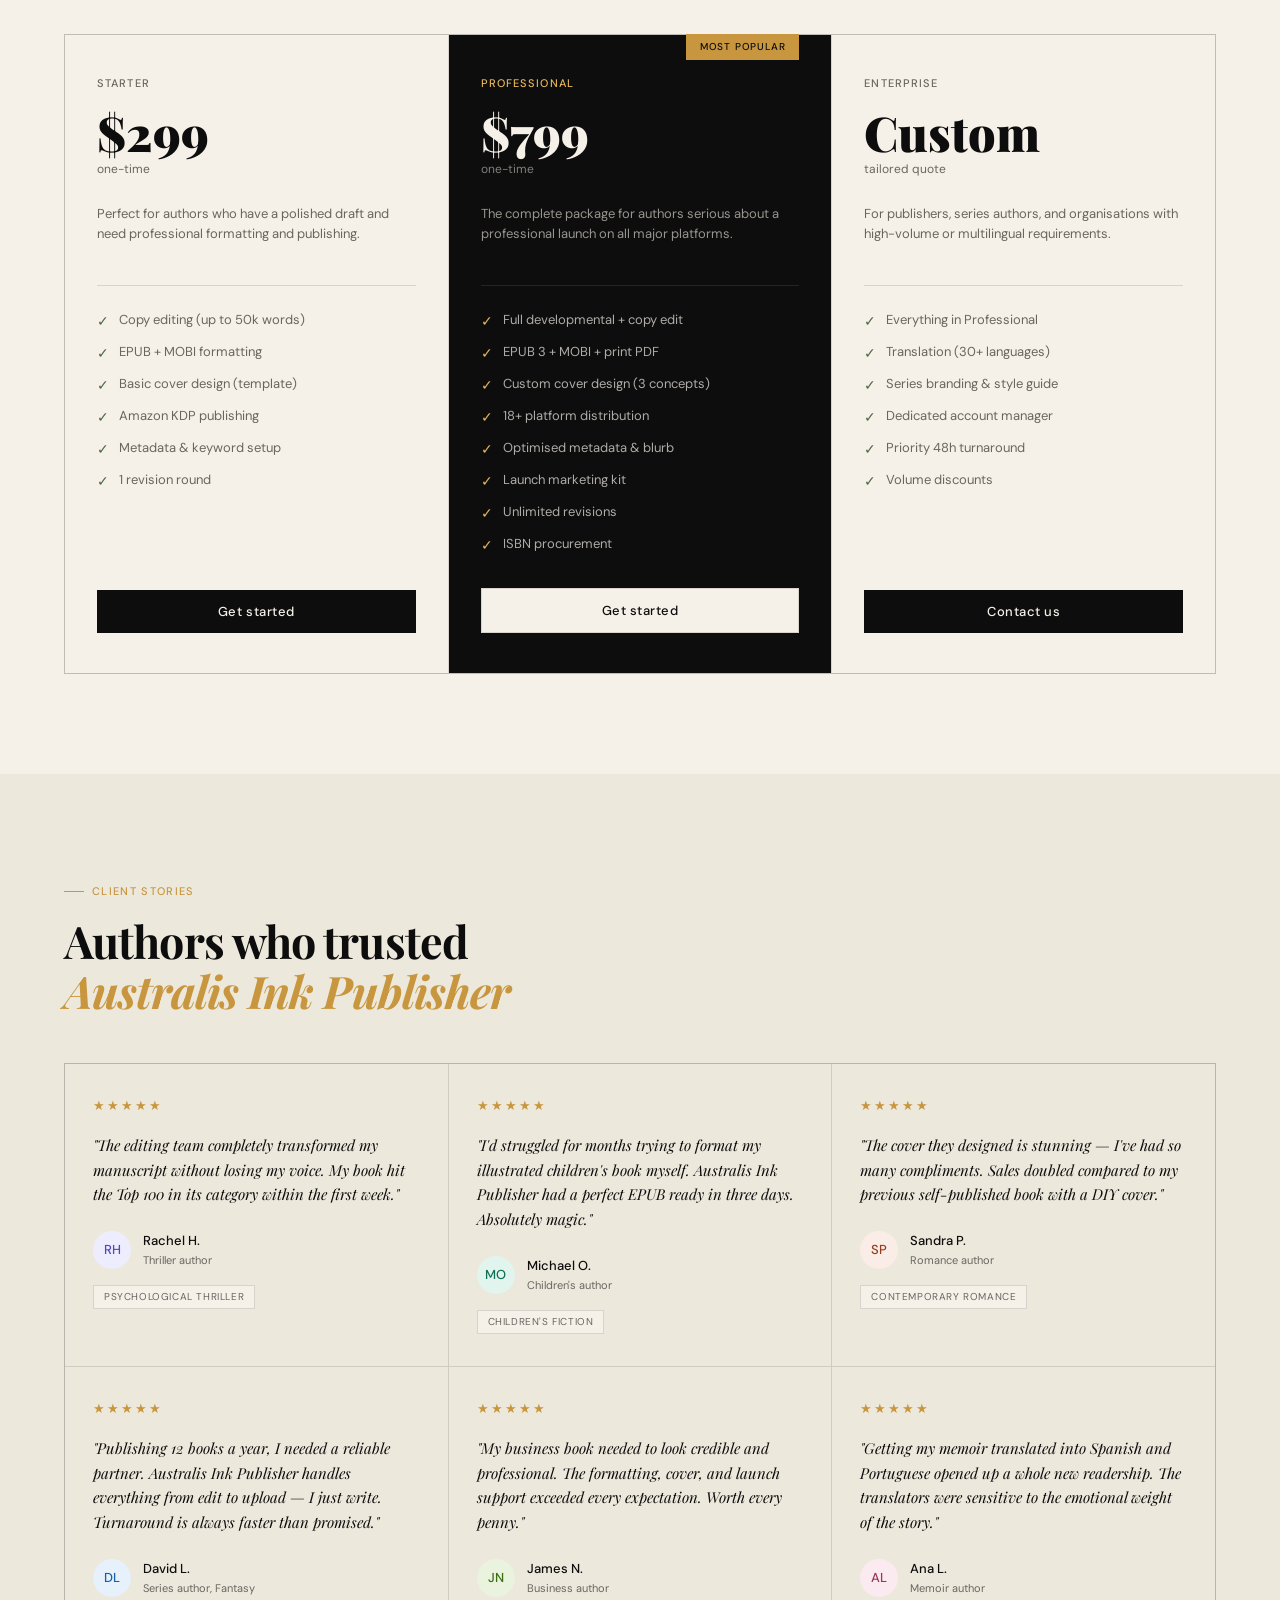
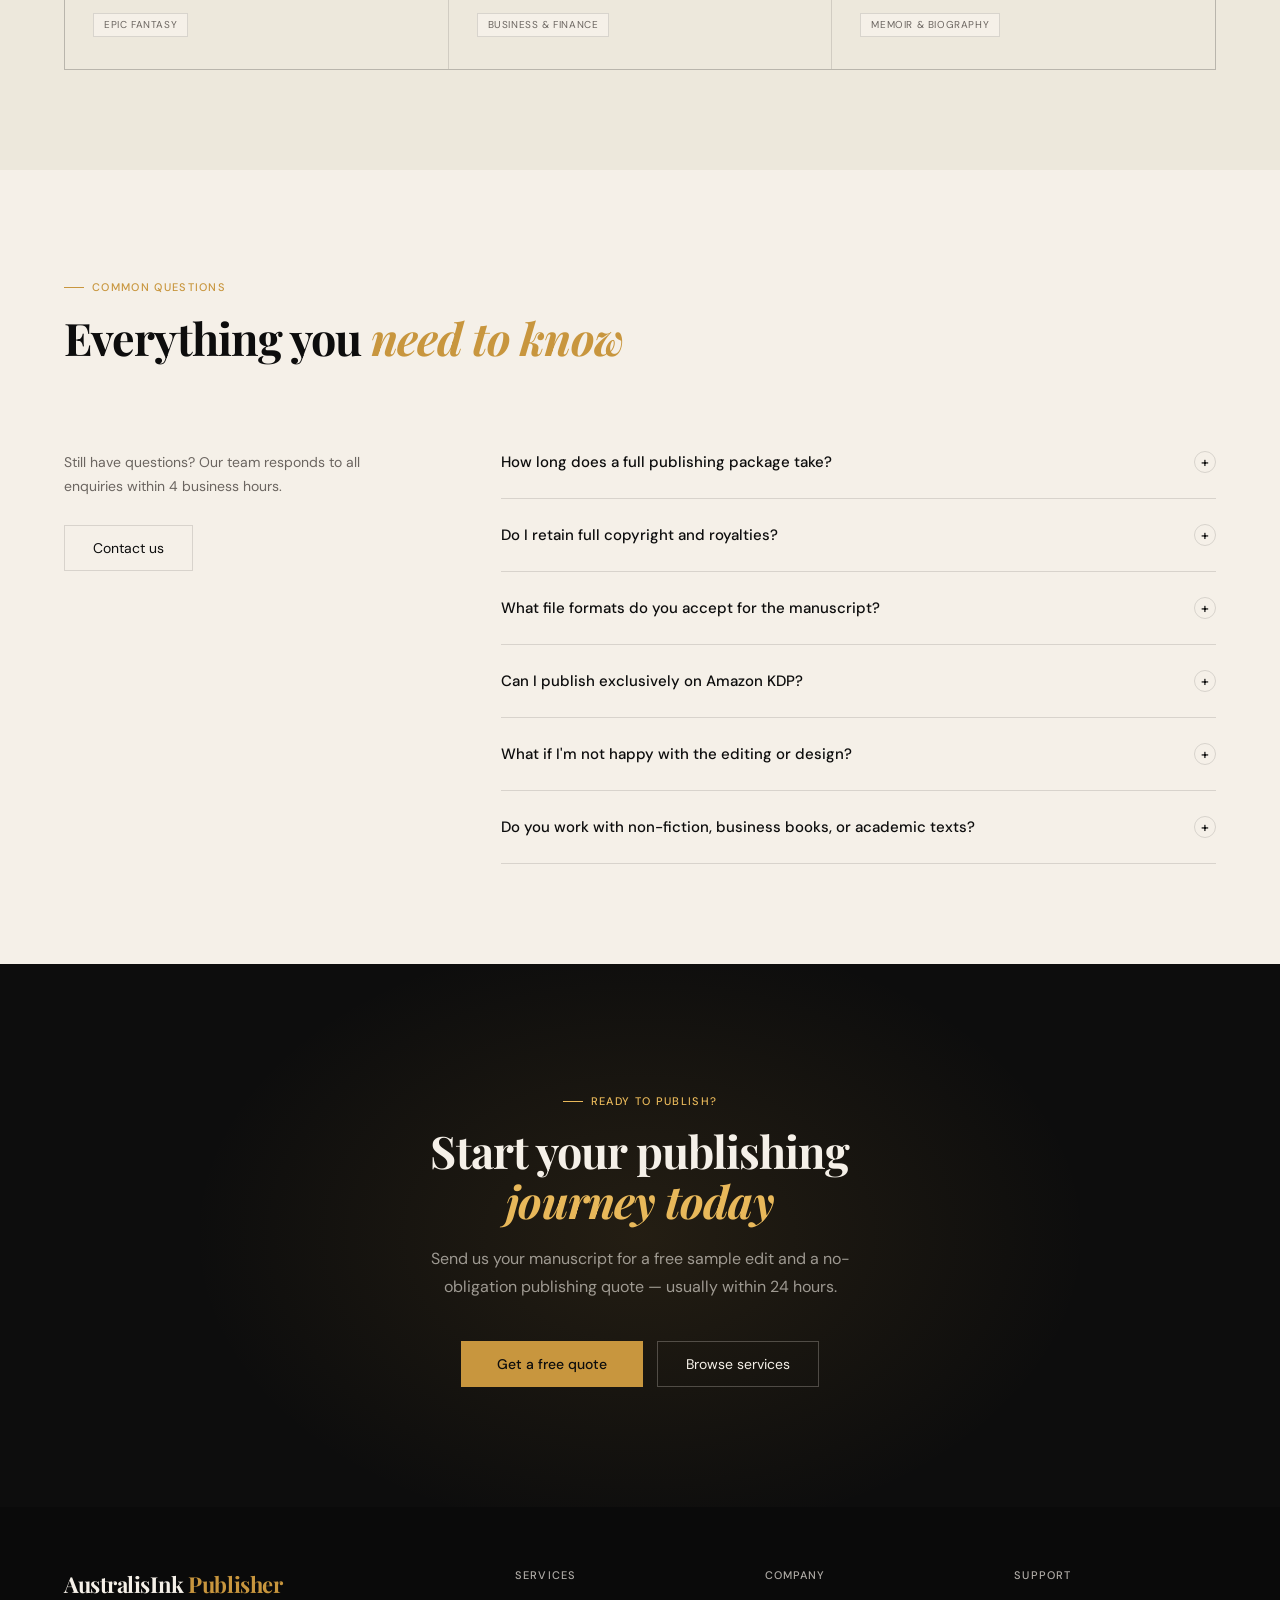
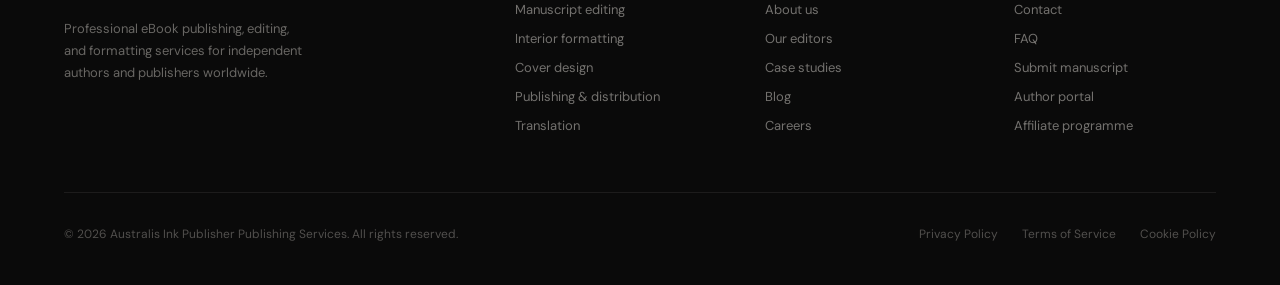
==== commit 5ccbbb4b: "Name Change" ====
--- a/index.html
+++ b/index.html
@@ -9,45 +9,45 @@
   - Title follows "Primary Keyword | Brand" pattern, front-loaded
   - Description is 150–160 chars, includes CTA and primary keywords
 ═══════════════════════════════════════════════ -->
-<title>eBook Publishing Services | Editing, Formatting & Cover Design — Inkraft</title>
-<meta name="description" content="Inkraft provides professional eBook editing, interior formatting, cover design, and Amazon KDP publishing. 2,400+ authors published. Get a free quote in 24 hours.">
+<title>eBook Publishing Services | Editing, Formatting & Cover Design — Australis Ink Publisher</title>
+<meta name="description" content="Australis Ink Publisher provides professional eBook editing, interior formatting, cover design, and Amazon KDP publishing. 2,400+ authors published. Get a free quote in 24 hours.">
 <meta name="keywords" content="ebook publishing services, ebook editing service, ebook formatting service, ebook cover design, Amazon KDP publishing service, self publishing services, manuscript editing, epub formatting, book distribution, professional ebook services, KDP formatting, indie author publishing, self-published book services">
-<meta name="author" content="Inkraft Publishing Services">
+<meta name="author" content="Australis Ink Publisher Publishing Services">
 <meta name="robots" content="index, follow, max-snippet:-1, max-image-preview:large, max-video-preview:-1">
 <meta name="theme-color" content="#0D0D0D">
-<link rel="canonical" href="https://inkraft.co/">
+<link rel="canonical" href="https://Australis Ink Publisher.co/">
 
 <!-- ═══════════════════════════════════════════════
   OPEN GRAPH (Facebook, LinkedIn, etc.)
 ═══════════════════════════════════════════════ -->
 <meta property="og:type" content="website">
-<meta property="og:url" content="https://inkraft.co/">
-<meta property="og:title" content="eBook Publishing Services — Inkraft | Editing, Formatting & Global Distribution">
+<meta property="og:url" content="https://Australis Ink Publisher.co/">
+<meta property="og:title" content="eBook Publishing Services — Australis Ink Publisher | Editing, Formatting & Global Distribution">
 <meta property="og:description" content="From raw manuscript to published bestseller. Professional eBook editing, formatting, cover design, and distribution to Amazon KDP, Apple Books, Kobo & 15 more platforms. 2,400+ authors published.">
-<meta property="og:image" content="https://inkraft.co/og-image.jpg">
+<meta property="og:image" content="https://Australis Ink Publisher.co/og-image.jpg">
 <meta property="og:image:width" content="1200">
 <meta property="og:image:height" content="630">
-<meta property="og:image:alt" content="Inkraft eBook Publishing Services — Professional editing, formatting and cover design">
-<meta property="og:site_name" content="Inkraft Publishing Services">
+<meta property="og:image:alt" content="Australis Ink Publisher eBook Publishing Services — Professional editing, formatting and cover design">
+<meta property="og:site_name" content="Australis Ink Publisher Publishing Services">
 <meta property="og:locale" content="en_US">
 
 <!-- ═══════════════════════════════════════════════
   TWITTER / X CARD
 ═══════════════════════════════════════════════ -->
 <meta name="twitter:card" content="summary_large_image">
-<meta name="twitter:site" content="@inkraftco">
-<meta name="twitter:creator" content="@inkraftco">
-<meta name="twitter:title" content="Inkraft — Professional eBook Publishing, Editing & Formatting">
+<meta name="twitter:site" content="@Australis Ink Publisherco">
+<meta name="twitter:creator" content="@Australis Ink Publisherco">
+<meta name="twitter:title" content="Australis Ink Publisher — Professional eBook Publishing, Editing & Formatting">
 <meta name="twitter:description" content="Professional eBook editing, formatting, cover design & global distribution. 2,400+ authors published. 4.9★ rated. Get a free quote.">
-<meta name="twitter:image" content="https://inkraft.co/og-image.jpg">
-<meta name="twitter:image:alt" content="Inkraft eBook publishing services">
+<meta name="twitter:image" content="https://Australis Ink Publisher.co/og-image.jpg">
+<meta name="twitter:image:alt" content="Australis Ink Publisher eBook publishing services">
 
 <!-- ═══════════════════════════════════════════════
   ADDITIONAL CRAWL HINTS
 ═══════════════════════════════════════════════ -->
 <meta name="googlebot" content="index, follow, max-snippet:-1, max-image-preview:large">
-<link rel="alternate" hreflang="en" href="https://inkraft.co/">
-<link rel="alternate" hreflang="x-default" href="https://inkraft.co/">
+<link rel="alternate" hreflang="en" href="https://Australis Ink Publisher.co/">
+<link rel="alternate" hreflang="x-default" href="https://Australis Ink Publisher.co/">
 
 <!-- ═══════════════════════════════════════════════
   SCHEMA.ORG STRUCTURED DATA — MULTI-TYPE
@@ -64,20 +64,20 @@
 {
   "@context": "https://schema.org",
   "@type": "ProfessionalService",
-  "@id": "https://inkraft.co/#organization",
-  "name": "Inkraft Publishing Services",
-  "alternateName": "Inkraft",
+  "@id": "https://Australis Ink Publisher.co/#organization",
+  "name": "Australis Ink Publisher Publishing Services",
+  "alternateName": "Australis Ink Publisher",
   "description": "End-to-end eBook publishing services including professional manuscript editing, interior formatting (EPUB/MOBI/PDF), custom cover design, global distribution to 18+ platforms, and launch marketing for independent authors and publishers.",
-  "url": "https://inkraft.co",
+  "url": "https://Australis Ink Publisher.co",
   "logo": {
     "@type": "ImageObject",
-    "url": "https://inkraft.co/logo.png",
+    "url": "https://Australis Ink Publisher.co/logo.png",
     "width": 200,
     "height": 60
   },
-  "image": "https://inkraft.co/og-image.jpg",
-  "telephone": "+1-800-INKRAFT",
-  "email": "hello@inkraft.co",
+  "image": "https://Australis Ink Publisher.co/og-image.jpg",
+  "telephone": "+1-800-Australis Ink Publisher",
+  "email": "hello@AustralisInkPublisher.co",
   "address": {
     "@type": "PostalAddress",
     "addressCountry": "US"
@@ -151,7 +151,7 @@
       "@type": "Review",
       "author": { "@type": "Person", "name": "Michael O." },
       "reviewRating": { "@type": "Rating", "ratingValue": "5", "bestRating": "5" },
-      "reviewBody": "I'd struggled for months trying to format my illustrated children's book myself. Inkraft had a perfect EPUB ready in three days. Absolutely magic.",
+      "reviewBody": "I'd struggled for months trying to format my illustrated children's book myself. Australis Ink Publisher had a perfect EPUB ready in three days. Absolutely magic.",
       "name": "Perfect EPUB in three days"
     },
     {
@@ -163,9 +163,9 @@
     }
   ],
   "sameAs": [
-    "https://twitter.com/inkraftco",
-    "https://www.facebook.com/inkraftco",
-    "https://www.linkedin.com/company/inkraft"
+    "https://twitter.com/Australis Ink Publisherco",
+    "https://www.facebook.com/Australis Ink Publisherco",
+    "https://www.linkedin.com/company/Australis Ink Publisher"
   ]
 }
 </script>
@@ -249,16 +249,16 @@
 {
   "@context": "https://schema.org",
   "@type": "WebSite",
-  "@id": "https://inkraft.co/#website",
-  "url": "https://inkraft.co",
-  "name": "Inkraft Publishing Services",
+  "@id": "https://Australis Ink Publisher.co/#website",
+  "url": "https://Australis Ink Publisher.co",
+  "name": "Australis Ink Publisher Publishing Services",
   "description": "Professional eBook publishing, editing, formatting, and global distribution services.",
-  "publisher": { "@id": "https://inkraft.co/#organization" },
+  "publisher": { "@id": "https://Australis Ink Publisher.co/#organization" },
   "potentialAction": {
     "@type": "SearchAction",
     "target": {
       "@type": "EntryPoint",
-      "urlTemplate": "https://inkraft.co/search?q={search_term_string}"
+      "urlTemplate": "https://Australis Ink Publisher.co/search?q={search_term_string}"
     },
     "query-input": "required name=search_term_string"
   }
@@ -271,9 +271,9 @@
   "@context": "https://schema.org",
   "@type": "BreadcrumbList",
   "itemListElement": [
-    { "@type": "ListItem", "position": 1, "name": "Home", "item": "https://inkraft.co/" },
-    { "@type": "ListItem", "position": 2, "name": "Services", "item": "https://inkraft.co/#services" },
-    { "@type": "ListItem", "position": 3, "name": "Pricing", "item": "https://inkraft.co/#pricing" }
+    { "@type": "ListItem", "position": 1, "name": "Home", "item": "https://Australis Ink Publisher.co/" },
+    { "@type": "ListItem", "position": 2, "name": "Services", "item": "https://Australis Ink Publisher.co/#services" },
+    { "@type": "ListItem", "position": 3, "name": "Pricing", "item": "https://Australis Ink Publisher.co/#pricing" }
   ]
 }
 </script>
@@ -283,7 +283,7 @@
 {
   "@context": "https://schema.org",
   "@type": "ItemList",
-  "name": "Inkraft eBook Publishing Services",
+  "name": "Australis Ink Publisher eBook Publishing Services",
   "itemListElement": [
     {
       "@type": "ListItem",
@@ -292,8 +292,8 @@
         "@type": "Service",
         "name": "Manuscript Editing",
         "description": "Developmental, line, and copy editing by experienced editors. Includes track-changes feedback and style report.",
-        "provider": { "@id": "https://inkraft.co/#organization" },
-        "url": "https://inkraft.co/#services"
+        "provider": { "@id": "https://Australis Ink Publisher.co/#organization" },
+        "url": "https://Australis Ink Publisher.co/#services"
       }
     },
     {
@@ -303,8 +303,8 @@
         "@type": "Service",
         "name": "eBook Interior Formatting",
         "description": "EPUB 3, MOBI, and print-ready PDF formatting. Retailer compliance guaranteed on first submission.",
-        "provider": { "@id": "https://inkraft.co/#organization" },
-        "url": "https://inkraft.co/#services"
+        "provider": { "@id": "https://Australis Ink Publisher.co/#organization" },
+        "url": "https://Australis Ink Publisher.co/#services"
       }
     },
     {
@@ -314,8 +314,8 @@
         "@type": "Service",
         "name": "eBook Cover Design",
         "description": "Custom genre-targeted cover design. 3 concepts, unlimited revisions, all platform file sizes included.",
-        "provider": { "@id": "https://inkraft.co/#organization" },
-        "url": "https://inkraft.co/#services"
+        "provider": { "@id": "https://Australis Ink Publisher.co/#organization" },
+        "url": "https://Australis Ink Publisher.co/#services"
       }
     },
     {
@@ -325,8 +325,8 @@
         "@type": "Service",
         "name": "eBook Publishing & Distribution",
         "description": "Submission, metadata, pricing, and category placement across 18+ global eBook retailers.",
-        "provider": { "@id": "https://inkraft.co/#organization" },
-        "url": "https://inkraft.co/#services"
+        "provider": { "@id": "https://Australis Ink Publisher.co/#organization" },
+        "url": "https://Australis Ink Publisher.co/#services"
       }
     },
     {
@@ -336,8 +336,8 @@
         "@type": "Service",
         "name": "Book Launch Marketing",
         "description": "ARC distribution, Amazon A+ content, social media assets, and coordinated launch strategy.",
-        "provider": { "@id": "https://inkraft.co/#organization" },
-        "url": "https://inkraft.co/#services"
+        "provider": { "@id": "https://Australis Ink Publisher.co/#organization" },
+        "url": "https://Australis Ink Publisher.co/#services"
       }
     },
     {
@@ -347,8 +347,8 @@
         "@type": "Service",
         "name": "Book Translation Services",
         "description": "Human translation into 30+ languages by genre-specialist translators, formatting included.",
-        "provider": { "@id": "https://inkraft.co/#organization" },
-        "url": "https://inkraft.co/#services"
+        "provider": { "@id": "https://Australis Ink Publisher.co/#organization" },
+        "url": "https://Australis Ink Publisher.co/#services"
       }
     }
   ]
@@ -368,7 +368,7 @@
 
 <!-- NAV -->
 <nav id="main-nav" aria-label="Main navigation">
-  <div class="nav-logo">ink<span>raft</span></div>
+  <div class="nav-logo">AustralisInk<span> Publisher</span></div>
   <ul class="nav-links">
     <li><a class="animate-link" href="#services">Services</a></li>
     <li><a class="animate-link" href="#process">Process</a></li>
@@ -788,7 +788,7 @@
   <div class="testimonials-header-row reveal">
     <div>
       <div class="section-tag">Client stories</div>
-      <h2 class="section-heading" id="testimonials-heading">Authors who trusted<br><em>Inkraft</em></h2>
+      <h2 class="section-heading" id="testimonials-heading">Authors who trusted<br><em>Australis Ink Publisher</em></h2>
     </div>
   </div>
   <div class="testimonials-grid reveal">
@@ -803,7 +803,7 @@
     </article>
     <article class="testimonial-card">
       <div class="t-stars">★★★★★</div>
-      <blockquote class="t-quote">"I'd struggled for months trying to format my illustrated children's book myself. Inkraft had a perfect EPUB ready in three days. Absolutely magic."</blockquote>
+      <blockquote class="t-quote">"I'd struggled for months trying to format my illustrated children's book myself. Australis Ink Publisher had a perfect EPUB ready in three days. Absolutely magic."</blockquote>
       <div class="t-author-row">
         <div class="t-avatar" style="background:#E1F5EE;color:#0F6E56;">MO</div>
         <div><div class="t-name">Michael O.</div><div class="t-role">Children's author</div></div>
@@ -821,7 +821,7 @@
     </article>
     <article class="testimonial-card">
       <div class="t-stars">★★★★★</div>
-      <blockquote class="t-quote">"Publishing 12 books a year, I needed a reliable partner. Inkraft handles everything from edit to upload — I just write. Turnaround is always faster than promised."</blockquote>
+      <blockquote class="t-quote">"Publishing 12 books a year, I needed a reliable partner. Australis Ink Publisher handles everything from edit to upload — I just write. Turnaround is always faster than promised."</blockquote>
       <div class="t-author-row">
         <div class="t-avatar" style="background:#E6F1FB;color:#185FA5;">DL</div>
         <div><div class="t-name">David L.</div><div class="t-role">Series author, Fantasy</div></div>
@@ -927,7 +927,7 @@
 <footer>
   <div class="footer-top">
     <div class="footer-brand">
-      <span class="nav-logo">ink<span style="color:var(--gold)">raft</span></span>
+      <span class="nav-logo">AustralisInk<span style="color:var(--gold)"> Publisher</span></span>
       <p class="footer-tagline">Professional eBook publishing, editing, and formatting services for independent authors and publishers worldwide.</p>
     </div>
     <div class="footer-col">
@@ -956,7 +956,7 @@
     </div>
   </div>
   <div class="footer-bottom">
-    <span class="footer-copy">© 2026 Inkraft Publishing Services. All rights reserved.</span>
+    <span class="footer-copy">© 2026 Australis Ink Publisher Publishing Services. All rights reserved.</span>
     <div class="footer-legal">
       <a href="#">Privacy Policy</a>
       <a href="#">Terms of Service</a>
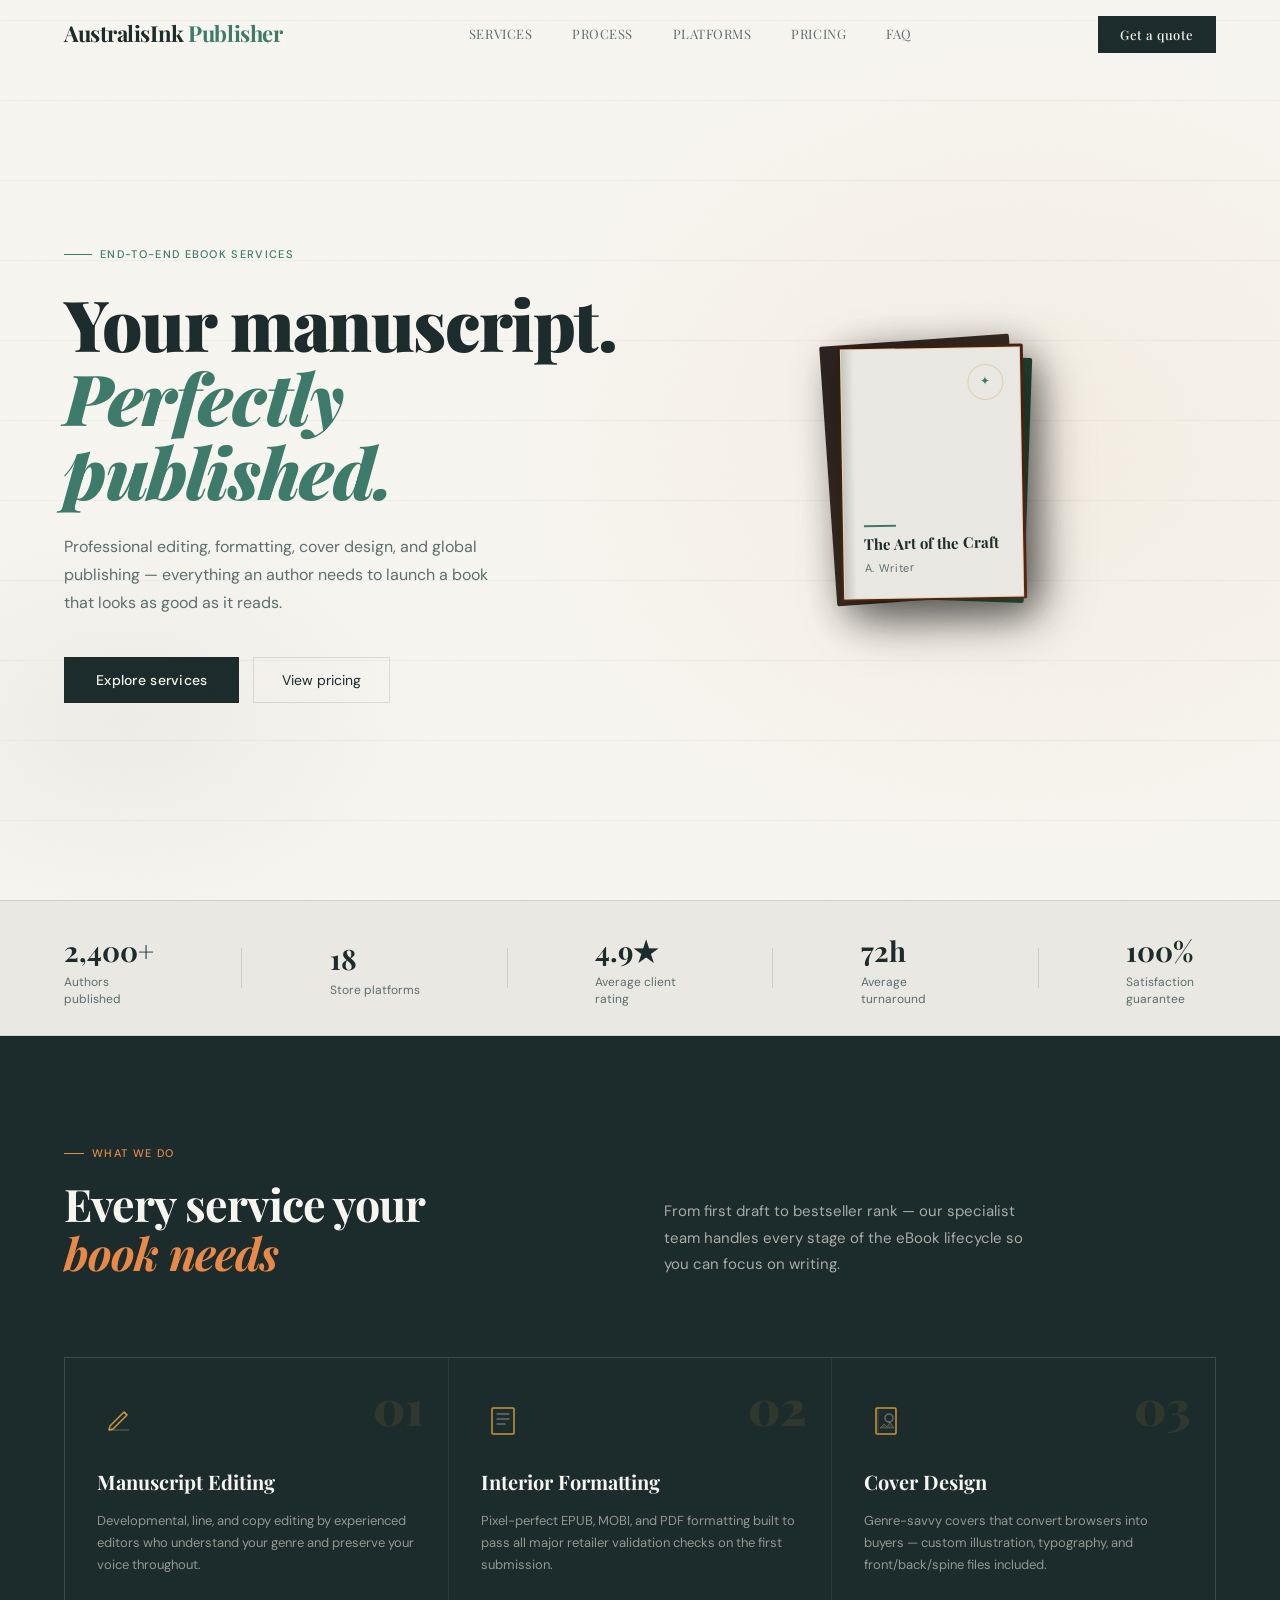
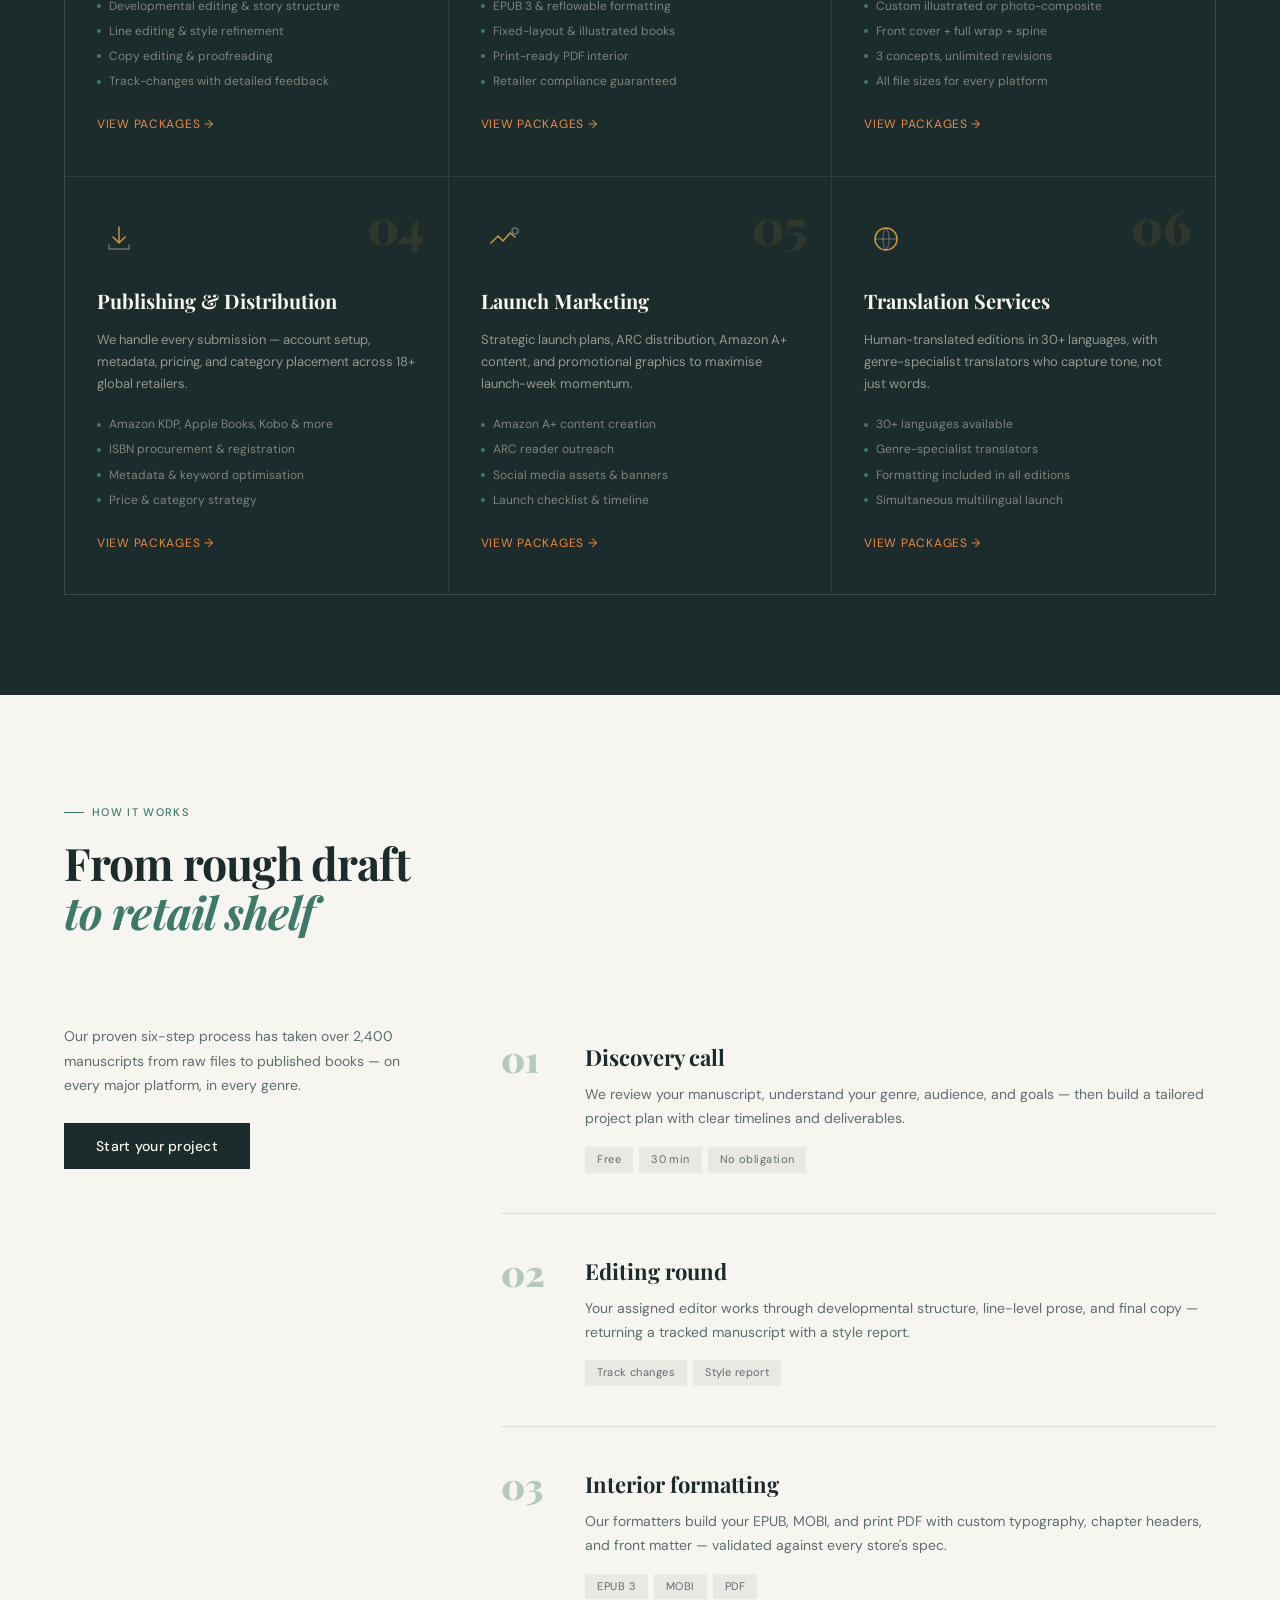
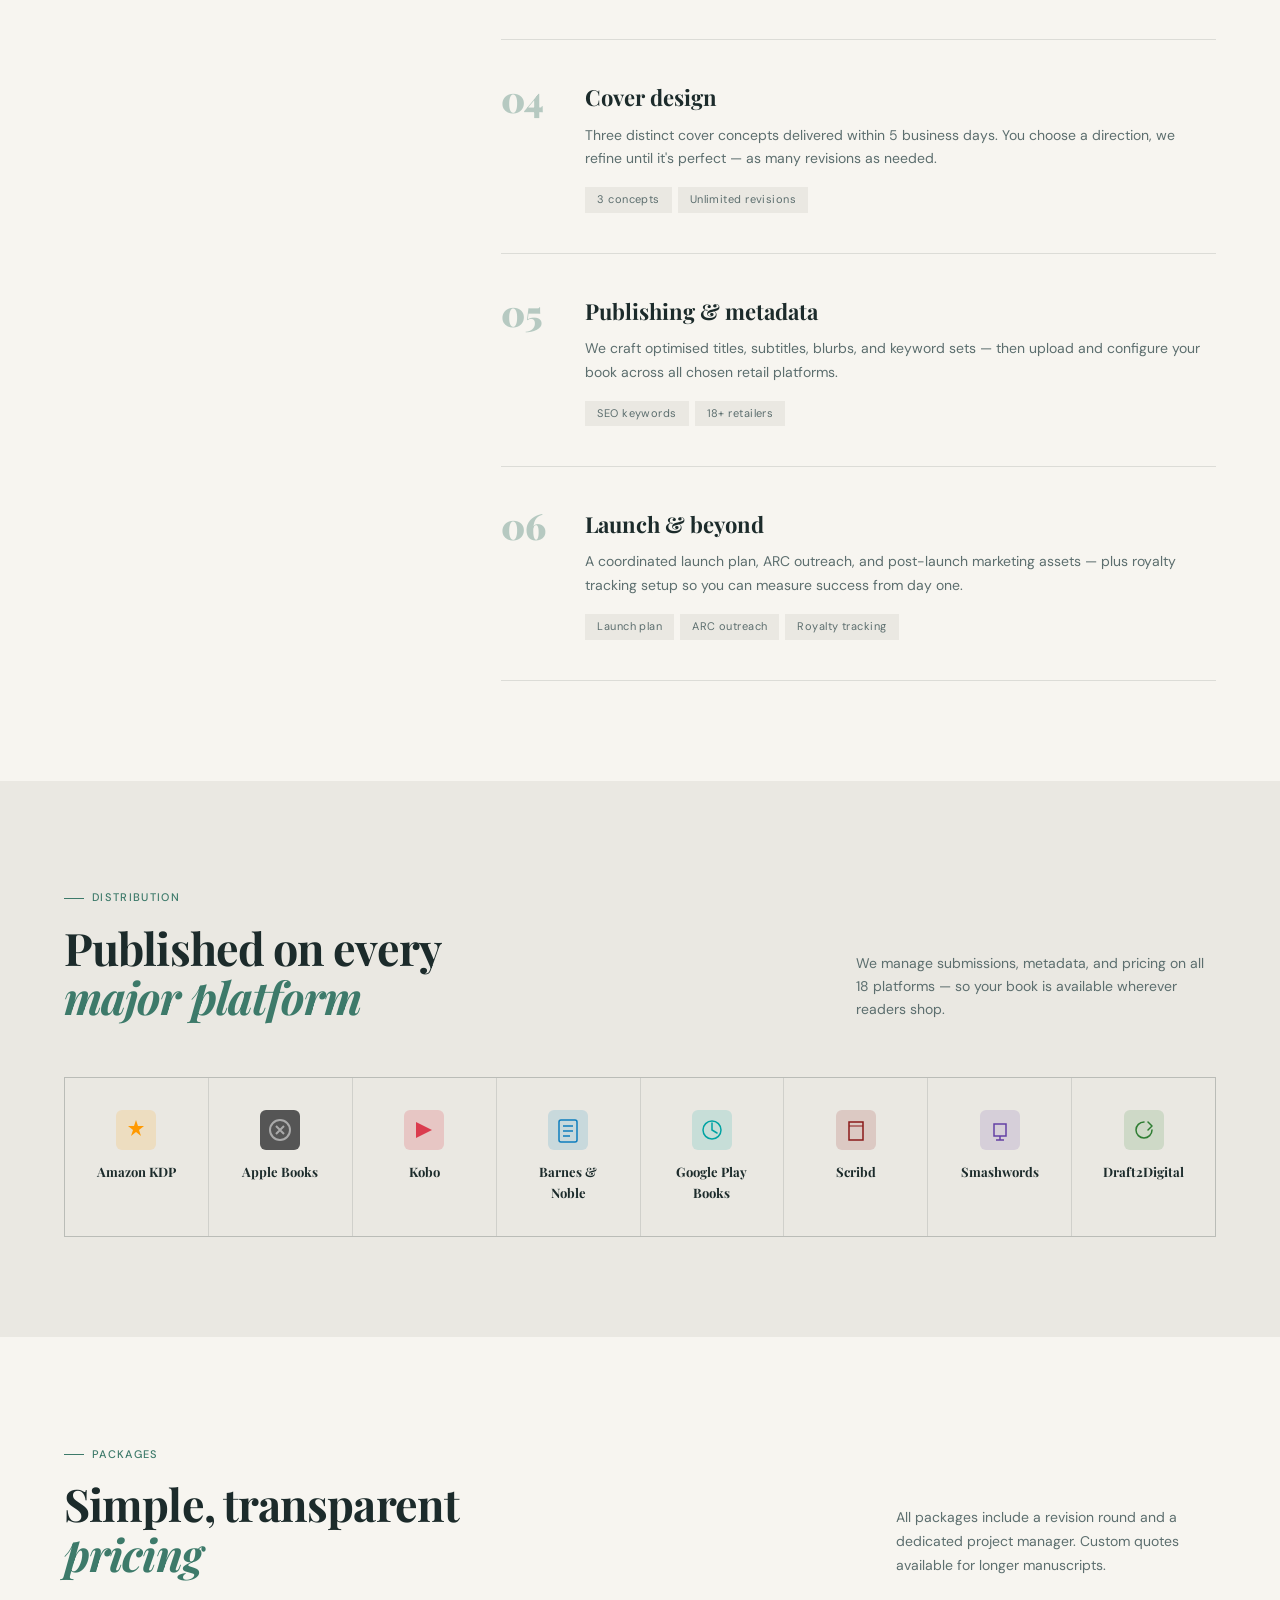
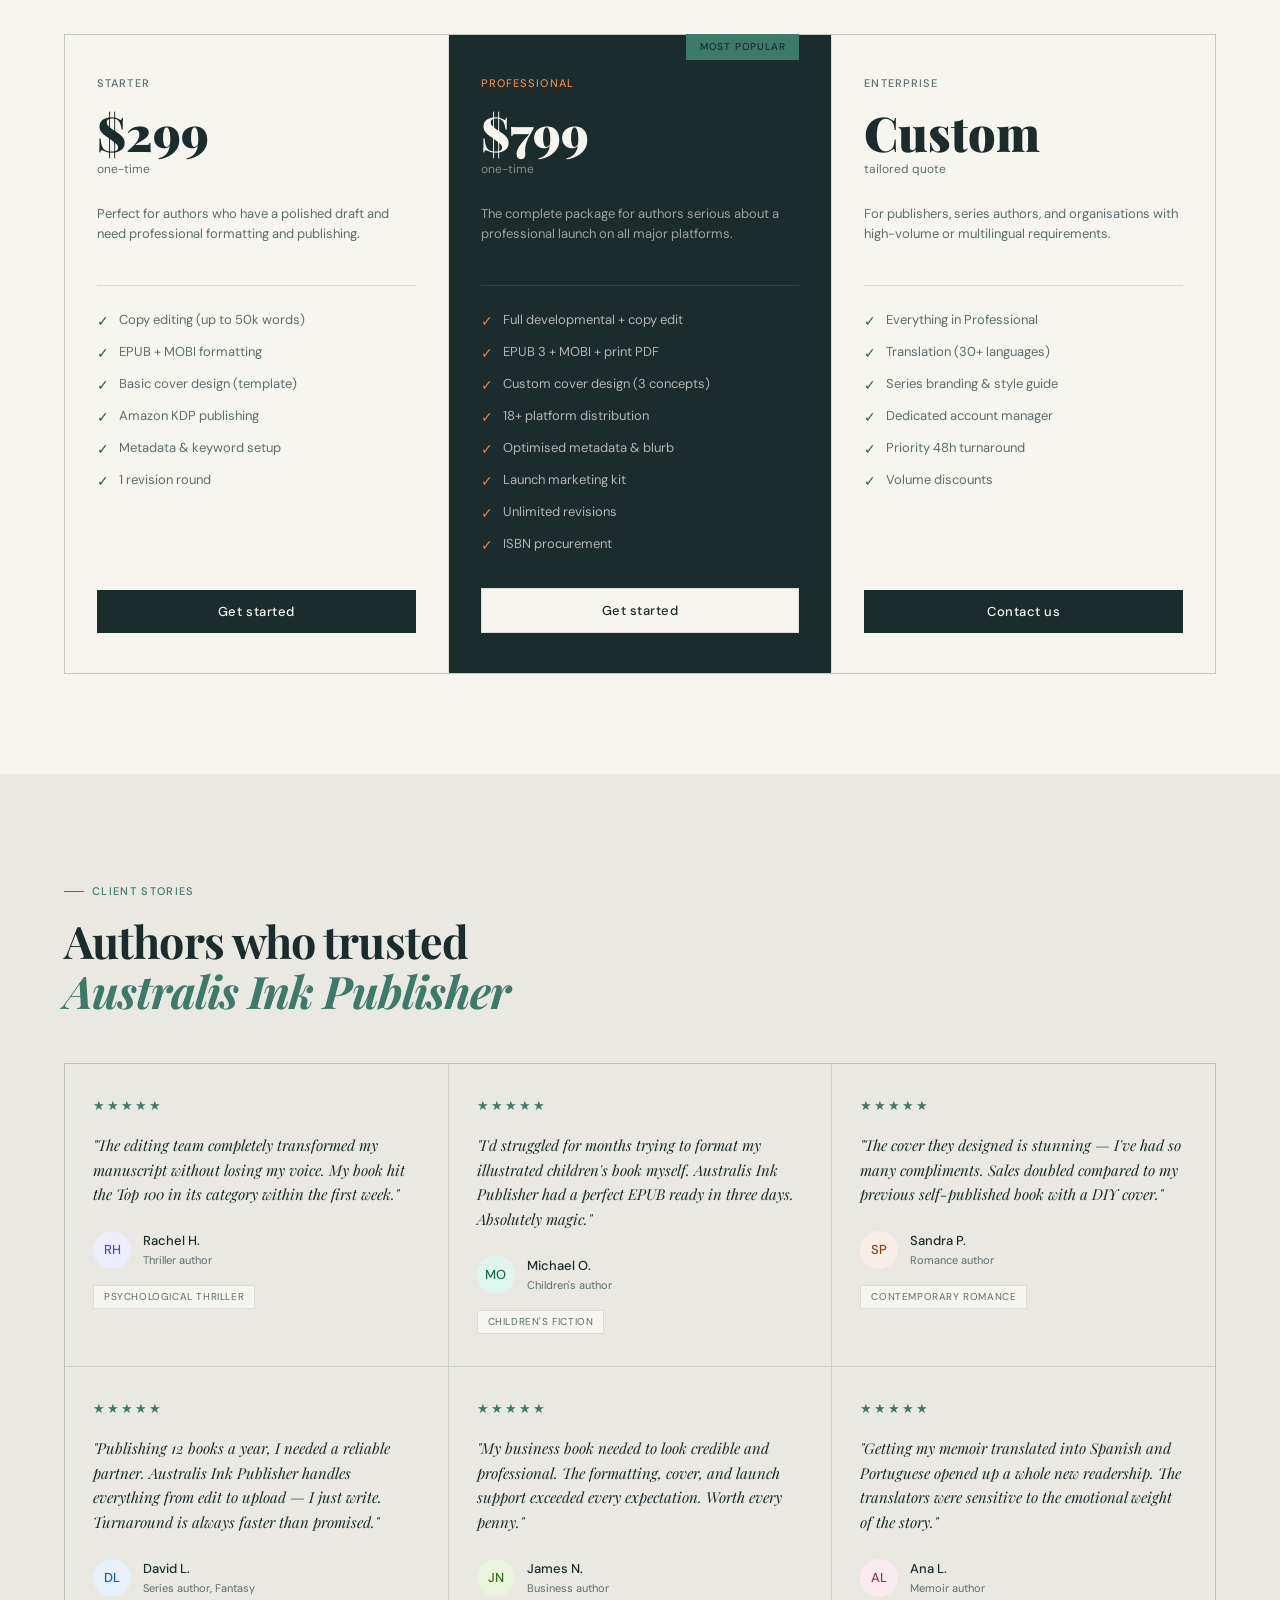
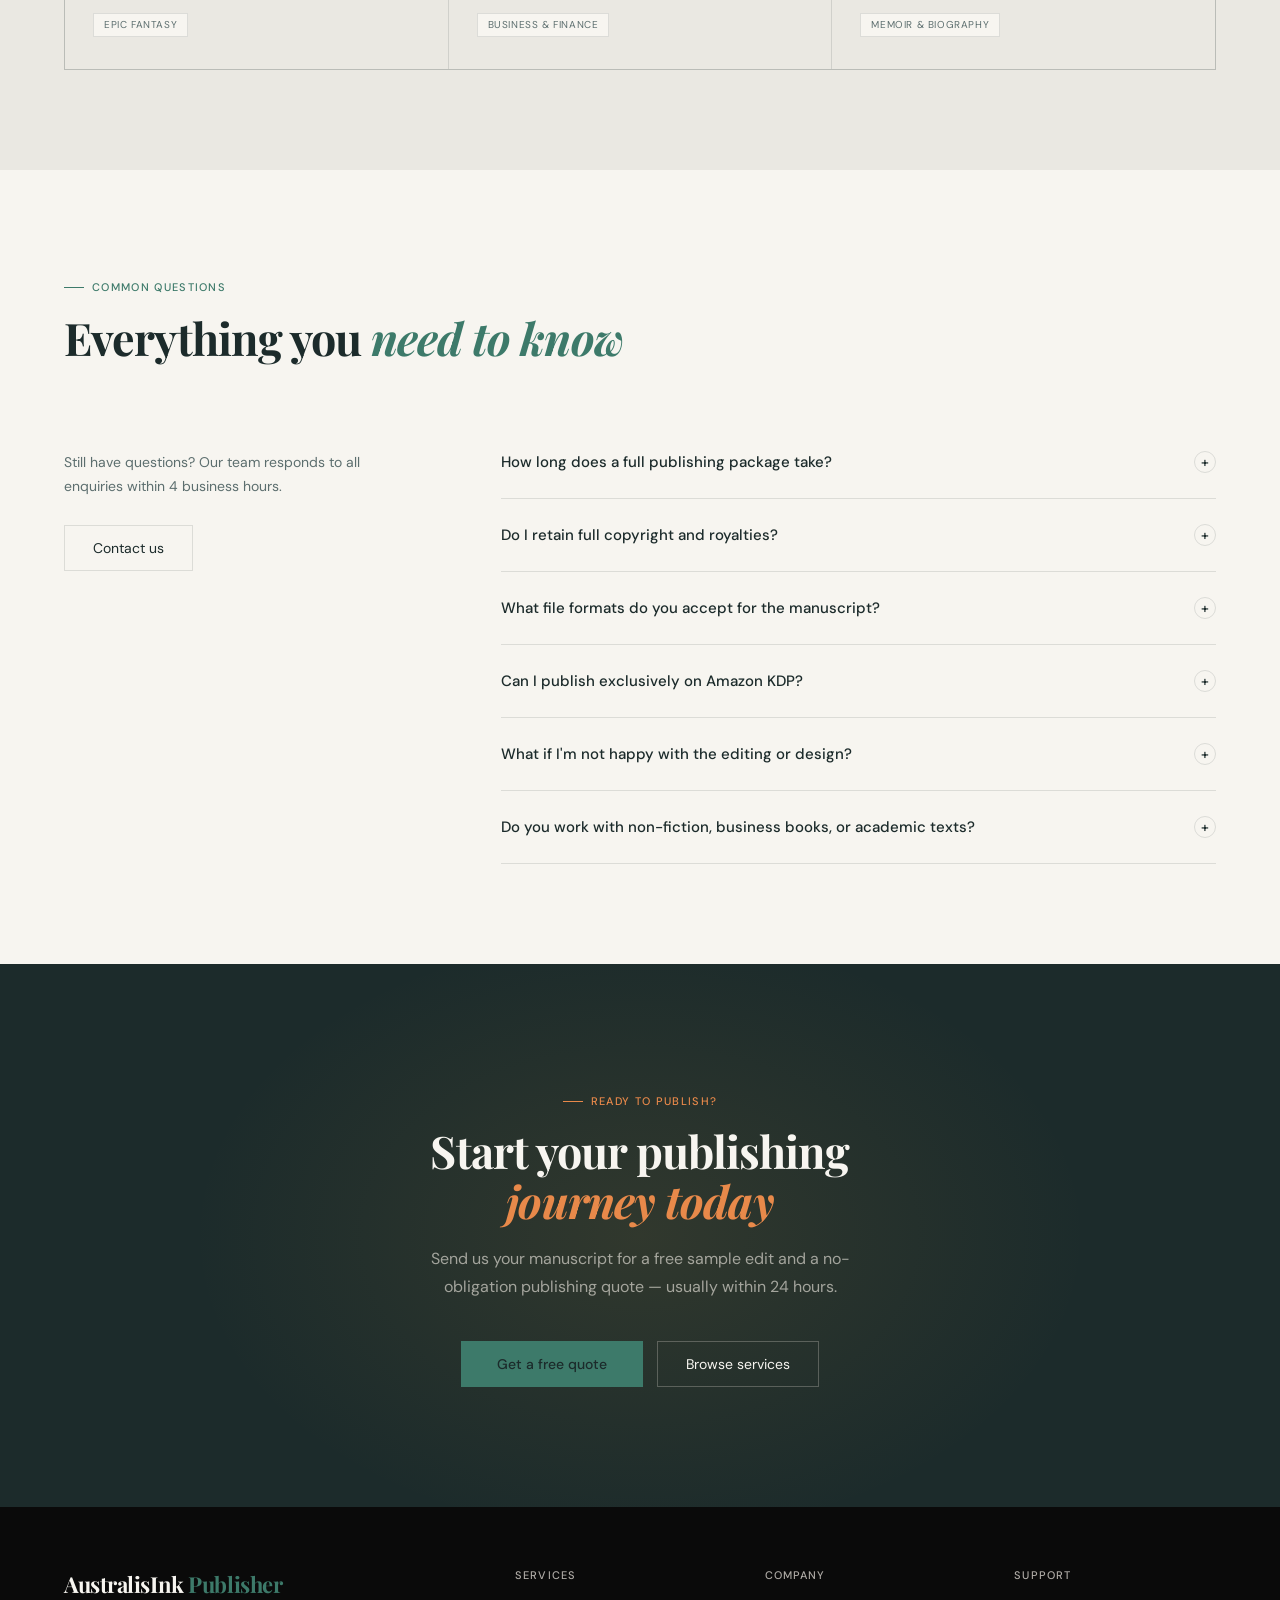
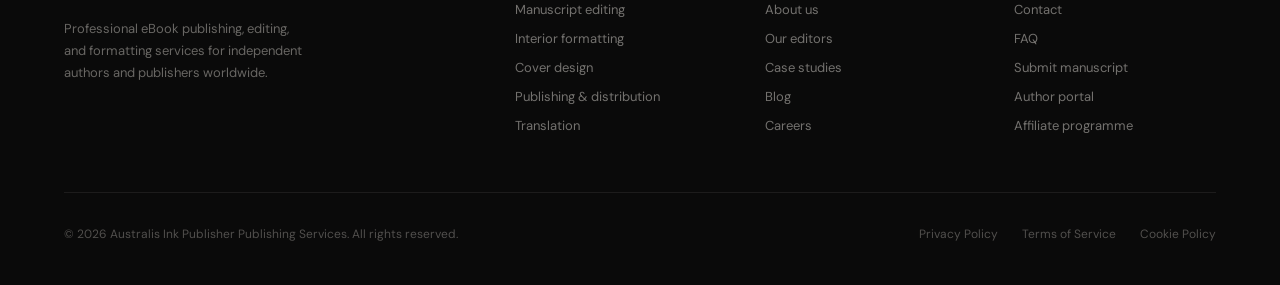
==== commit edf83ca9: "Added name to FAQ json" ====
--- a/index.html
+++ b/index.html
@@ -1,5 +1,5 @@
 <!DOCTYPE html>
-<html lang="en">
+<html lang="en-AU">
 <head>
 <meta charset="UTF-8">
 <meta name="viewport" content="width=device-width, initial-scale=1.0">
@@ -15,48 +15,42 @@
 <meta name="author" content="Australis Ink Publisher Publishing Services">
 <meta name="robots" content="index, follow, max-snippet:-1, max-image-preview:large, max-video-preview:-1">
 <meta name="theme-color" content="#0D0D0D">
-<link rel="canonical" href="https://Australis Ink Publisher.co/">
+<link rel="canonical" href="https://AustralisInkPublisher.co/">
 
 <!-- ═══════════════════════════════════════════════
   OPEN GRAPH (Facebook, LinkedIn, etc.)
 ═══════════════════════════════════════════════ -->
 <meta property="og:type" content="website">
-<meta property="og:url" content="https://Australis Ink Publisher.co/">
+<meta property="og:url" content="https://AustralisInkPublisher.co/">
 <meta property="og:title" content="eBook Publishing Services — Australis Ink Publisher | Editing, Formatting & Global Distribution">
 <meta property="og:description" content="From raw manuscript to published bestseller. Professional eBook editing, formatting, cover design, and distribution to Amazon KDP, Apple Books, Kobo & 15 more platforms. 2,400+ authors published.">
-<meta property="og:image" content="https://Australis Ink Publisher.co/og-image.jpg">
+<meta property="og:image" content="https://AustralisInkPublisher.co/og-image.jpg">
 <meta property="og:image:width" content="1200">
 <meta property="og:image:height" content="630">
 <meta property="og:image:alt" content="Australis Ink Publisher eBook Publishing Services — Professional editing, formatting and cover design">
 <meta property="og:site_name" content="Australis Ink Publisher Publishing Services">
-<meta property="og:locale" content="en_US">
+<meta property="og:locale" content="en_AU">
 
 <!-- ═══════════════════════════════════════════════
   TWITTER / X CARD
 ═══════════════════════════════════════════════ -->
 <meta name="twitter:card" content="summary_large_image">
-<meta name="twitter:site" content="@Australis Ink Publisherco">
-<meta name="twitter:creator" content="@Australis Ink Publisherco">
+<meta name="twitter:site" content="@AustralisInkPublisherco">
+<meta name="twitter:creator" content="@AustralisInkPublisherco">
 <meta name="twitter:title" content="Australis Ink Publisher — Professional eBook Publishing, Editing & Formatting">
 <meta name="twitter:description" content="Professional eBook editing, formatting, cover design & global distribution. 2,400+ authors published. 4.9★ rated. Get a free quote.">
-<meta name="twitter:image" content="https://Australis Ink Publisher.co/og-image.jpg">
+<meta name="twitter:image" content="https://AustralisInkPublisher.co/og-image.jpg">
 <meta name="twitter:image:alt" content="Australis Ink Publisher eBook publishing services">
 
 <!-- ═══════════════════════════════════════════════
   ADDITIONAL CRAWL HINTS
 ═══════════════════════════════════════════════ -->
 <meta name="googlebot" content="index, follow, max-snippet:-1, max-image-preview:large">
-<link rel="alternate" hreflang="en" href="https://Australis Ink Publisher.co/">
-<link rel="alternate" hreflang="x-default" href="https://Australis Ink Publisher.co/">
+<link rel="alternate" hreflang="en-AU" href="https://AustralisInkPublisher.co/">
+<link rel="alternate" hreflang="x-default" href="https://AustralisInkPublisher.co/">
 
 <!-- ═══════════════════════════════════════════════
   SCHEMA.ORG STRUCTURED DATA — MULTI-TYPE
-  Types used:
-    1. ProfessionalService  – primary entity with address, phone, hours, geo
-    2. FAQPage              – boosts FAQ rich snippets in SERP
-    3. BreadcrumbList       – helps Google understand site structure
-    4. WebSite + SearchAction – enables sitelinks search box
-    5. ItemList (services)  – can generate carousel rich results
 ═══════════════════════════════════════════════ -->
 
 <!-- 1. ProfessionalService -->
@@ -64,39 +58,26 @@
 {
   "@context": "https://schema.org",
   "@type": "ProfessionalService",
-  "@id": "https://Australis Ink Publisher.co/#organization",
+  "@id": "https://AustralisInkPublisher.co/#organisation",
   "name": "Australis Ink Publisher Publishing Services",
   "alternateName": "Australis Ink Publisher",
   "description": "End-to-end eBook publishing services including professional manuscript editing, interior formatting (EPUB/MOBI/PDF), custom cover design, global distribution to 18+ platforms, and launch marketing for independent authors and publishers.",
-  "url": "https://Australis Ink Publisher.co",
+  "url": "https://AustralisInkPublisher.co",
   "logo": {
     "@type": "ImageObject",
-    "url": "https://Australis Ink Publisher.co/logo.png",
+    "url": "https://AustralisInkPublisher.co/logo.png",
     "width": 200,
     "height": 60
   },
-  "image": "https://Australis Ink Publisher.co/og-image.jpg",
-  "telephone": "+1-800-Australis Ink Publisher",
+  "image": "https://AustralisInkPublisher.co/og-image.jpg",
+  "telephone": "+61-1800-AUSTRALIS",
   "email": "hello@AustralisInkPublisher.co",
   "address": {
     "@type": "PostalAddress",
-    "addressCountry": "US"
+    "addressCountry": "AU"
   },
-  "geo": {
-    "@type": "GeoCoordinates",
-    "latitude": 37.7749,
-    "longitude": -122.4194
-  },
-  "openingHoursSpecification": [
-    {
-      "@type": "OpeningHoursSpecification",
-      "dayOfWeek": ["Monday","Tuesday","Wednesday","Thursday","Friday"],
-      "opens": "09:00",
-      "closes": "18:00"
-    }
-  ],
   "priceRange": "$$",
-  "currenciesAccepted": "USD",
+  "currenciesAccepted": "AUD",
   "paymentAccepted": "Credit Card, PayPal, Bank Transfer",
   "serviceType": [
     "eBook Publishing",
@@ -115,14 +96,14 @@
         "@type": "Offer",
         "name": "Starter Package",
         "price": "299",
-        "priceCurrency": "USD",
+        "priceCurrency": "AUD",
         "description": "Copy editing, EPUB+MOBI formatting, basic cover design, Amazon KDP publishing, metadata & keyword setup."
       },
       {
         "@type": "Offer",
         "name": "Professional Package",
         "price": "799",
-        "priceCurrency": "USD",
+        "priceCurrency": "AUD",
         "description": "Full developmental & copy editing, EPUB 3 + MOBI + print PDF, custom cover design (3 concepts), 18+ platform distribution, optimised metadata, launch marketing kit, unlimited revisions, ISBN procurement."
       },
       {
@@ -163,9 +144,9 @@
     }
   ],
   "sameAs": [
-    "https://twitter.com/Australis Ink Publisherco",
-    "https://www.facebook.com/Australis Ink Publisherco",
-    "https://www.linkedin.com/company/Australis Ink Publisher"
+    "https://twitter.com/AustralisInkPublisherco",
+    "https://www.facebook.com/AustralisInkPublisherco",
+    "https://www.linkedin.com/company/AustralisInkPublisher"
   ]
 }
 </script>
@@ -175,6 +156,7 @@
 {
   "@context": "https://schema.org",
   "@type": "FAQPage",
+    "name": "Australis Ink Publisher — Frequently Asked Questions",
   "mainEntity": [
     {
       "@type": "Question",
@@ -249,16 +231,16 @@
 {
   "@context": "https://schema.org",
   "@type": "WebSite",
-  "@id": "https://Australis Ink Publisher.co/#website",
-  "url": "https://Australis Ink Publisher.co",
+  "@id": "https://AustralisInkPublisher.co/#website",
+  "url": "https://AustralisInkPublisher.co",
   "name": "Australis Ink Publisher Publishing Services",
   "description": "Professional eBook publishing, editing, formatting, and global distribution services.",
-  "publisher": { "@id": "https://Australis Ink Publisher.co/#organization" },
+  "publisher": { "@id": "https://AustralisInkPublisher.co/#organisation" },
   "potentialAction": {
     "@type": "SearchAction",
     "target": {
       "@type": "EntryPoint",
-      "urlTemplate": "https://Australis Ink Publisher.co/search?q={search_term_string}"
+      "urlTemplate": "https://AustralisInkPublisher.co/search?q={search_term_string}"
     },
     "query-input": "required name=search_term_string"
   }
@@ -271,9 +253,9 @@
   "@context": "https://schema.org",
   "@type": "BreadcrumbList",
   "itemListElement": [
-    { "@type": "ListItem", "position": 1, "name": "Home", "item": "https://Australis Ink Publisher.co/" },
-    { "@type": "ListItem", "position": 2, "name": "Services", "item": "https://Australis Ink Publisher.co/#services" },
-    { "@type": "ListItem", "position": 3, "name": "Pricing", "item": "https://Australis Ink Publisher.co/#pricing" }
+    { "@type": "ListItem", "position": 1, "name": "Home", "item": "https://AustralisInkPublisher.co/" },
+    { "@type": "ListItem", "position": 2, "name": "Services", "item": "https://AustralisInkPublisher.co/#services" },
+    { "@type": "ListItem", "position": 3, "name": "Pricing", "item": "https://AustralisInkPublisher.co/#pricing" }
   ]
 }
 </script>
@@ -292,8 +274,8 @@
         "@type": "Service",
         "name": "Manuscript Editing",
         "description": "Developmental, line, and copy editing by experienced editors. Includes track-changes feedback and style report.",
-        "provider": { "@id": "https://Australis Ink Publisher.co/#organization" },
-        "url": "https://Australis Ink Publisher.co/#services"
+        "provider": { "@id": "https://AustralisInkPublisher.co/#organisation" },
+        "url": "https://AustralisInkPublisher.co/#services"
       }
     },
     {
@@ -303,8 +285,8 @@
         "@type": "Service",
         "name": "eBook Interior Formatting",
         "description": "EPUB 3, MOBI, and print-ready PDF formatting. Retailer compliance guaranteed on first submission.",
-        "provider": { "@id": "https://Australis Ink Publisher.co/#organization" },
-        "url": "https://Australis Ink Publisher.co/#services"
+        "provider": { "@id": "https://AustralisInkPublisher.co/#organisation" },
+        "url": "https://AustralisInkPublisher.co/#services"
       }
     },
     {
@@ -314,8 +296,8 @@
         "@type": "Service",
         "name": "eBook Cover Design",
         "description": "Custom genre-targeted cover design. 3 concepts, unlimited revisions, all platform file sizes included.",
-        "provider": { "@id": "https://Australis Ink Publisher.co/#organization" },
-        "url": "https://Australis Ink Publisher.co/#services"
+        "provider": { "@id": "https://AustralisInkPublisher.co/#organisation" },
+        "url": "https://AustralisInkPublisher.co/#services"
       }
     },
     {
@@ -325,8 +307,8 @@
         "@type": "Service",
         "name": "eBook Publishing & Distribution",
         "description": "Submission, metadata, pricing, and category placement across 18+ global eBook retailers.",
-        "provider": { "@id": "https://Australis Ink Publisher.co/#organization" },
-        "url": "https://Australis Ink Publisher.co/#services"
+        "provider": { "@id": "https://AustralisInkPublisher.co/#organisation" },
+        "url": "https://AustralisInkPublisher.co/#services"
       }
     },
     {
@@ -336,8 +318,8 @@
         "@type": "Service",
         "name": "Book Launch Marketing",
         "description": "ARC distribution, Amazon A+ content, social media assets, and coordinated launch strategy.",
-        "provider": { "@id": "https://Australis Ink Publisher.co/#organization" },
-        "url": "https://Australis Ink Publisher.co/#services"
+        "provider": { "@id": "https://AustralisInkPublisher.co/#organisation" },
+        "url": "https://AustralisInkPublisher.co/#services"
       }
     },
     {
@@ -347,8 +329,8 @@
         "@type": "Service",
         "name": "Book Translation Services",
         "description": "Human translation into 30+ languages by genre-specialist translators, formatting included.",
-        "provider": { "@id": "https://Australis Ink Publisher.co/#organization" },
-        "url": "https://Australis Ink Publisher.co/#services"
+        "provider": { "@id": "https://AustralisInkPublisher.co/#organisation" },
+        "url": "https://AustralisInkPublisher.co/#services"
       }
     }
   ]
@@ -360,24 +342,42 @@
 <link rel="preconnect" href="https://fonts.googleapis.com">
 <link href="https://fonts.googleapis.com/css2?family=Playfair+Display:ital,wght@0,400;0,700;0,900;1,400&family=DM+Sans:wght@300;400;500&display=swap" rel="stylesheet">
 <link rel="stylesheet" href="static/style.css">
-
-<!-- Preload LCP hero image if one exists -->
-<!-- <link rel="preload" as="image" href="/hero-bg.webp"> -->
 </head>
 <body>
 
 <!-- NAV -->
 <nav id="main-nav" aria-label="Main navigation">
   <div class="nav-logo">AustralisInk<span> Publisher</span></div>
-  <ul class="nav-links">
-    <li><a class="animate-link" href="#services">Services</a></li>
-    <li><a class="animate-link" href="#process">Process</a></li>
-    <li><a class="animate-link" href="#platforms">Platforms</a></li>
-    <li><a class="animate-link" href="#pricing">Pricing</a></li>
-    <li><a class="animate-link" href="#faq">FAQ</a></li>
+  <ul class="nav-links" id="nav-links" role="menubar">
+    <li role="none"><a class="animate-link" href="#services" role="menuitem">Services</a></li>
+    <li role="none"><a class="animate-link" href="#process" role="menuitem">Process</a></li>
+    <li role="none"><a class="animate-link" href="#platforms" role="menuitem">Platforms</a></li>
+    <li role="none"><a class="animate-link" href="#pricing" role="menuitem">Pricing</a></li>
+    <li role="none"><a class="animate-link" href="#faq" role="menuitem">FAQ</a></li>
   </ul>
-  <button class="nav-cta" onclick="document.getElementById('cta-section').scrollIntoView({behavior:'smooth'})">Get a quote</button>
+  <button class="nav-cta desktop-cta" onclick="document.getElementById('cta-section').scrollIntoView({behavior:'smooth'})">Get a quote</button>
+
+  <!-- Hamburger button — mobile only -->
+  <button class="hamburger" id="hamburger" aria-label="Open navigation menu" aria-expanded="false" aria-controls="mobile-menu">
+    <span class="ham-bar"></span>
+    <span class="ham-bar"></span>
+    <span class="ham-bar"></span>
+  </button>
 </nav>
+
+<!-- MOBILE MENU OVERLAY -->
+<div class="mobile-menu" id="mobile-menu" aria-hidden="true" role="dialog" aria-label="Navigation menu">
+  <div class="mobile-menu-inner">
+    <ul class="mobile-nav-links">
+      <li><a href="#services" onclick="closeMobileMenu()">Services</a></li>
+      <li><a href="#process" onclick="closeMobileMenu()">Process</a></li>
+      <li><a href="#platforms" onclick="closeMobileMenu()">Platforms</a></li>
+      <li><a href="#pricing" onclick="closeMobileMenu()">Pricing</a></li>
+      <li><a href="#faq" onclick="closeMobileMenu()">FAQ</a></li>
+    </ul>
+    <button class="mobile-cta" onclick="closeMobileMenu(); document.getElementById('cta-section').scrollIntoView({behavior:'smooth'})">Get a free quote</button>
+  </div>
+</div>
 
 <!-- HERO -->
 <main>
@@ -475,9 +475,9 @@
       <h3 class="service-title">Manuscript Editing</h3>
       <p class="service-desc">Developmental, line, and copy editing by experienced editors who understand your genre and preserve your voice throughout.</p>
       <ul class="service-features">
-        <li>Developmental editing & story structure</li>
-        <li>Line editing & style refinement</li>
-        <li>Copy editing & proofreading</li>
+        <li>Developmental editing &amp; story structure</li>
+        <li>Line editing &amp; style refinement</li>
+        <li>Copy editing &amp; proofreading</li>
         <li>Track-changes with detailed feedback</li>
       </ul>
       <a class="service-link" href="#pricing">View packages →</a>
@@ -495,8 +495,8 @@
       <h3 class="service-title">Interior Formatting</h3>
       <p class="service-desc">Pixel-perfect EPUB, MOBI, and PDF formatting built to pass all major retailer validation checks on the first submission.</p>
       <ul class="service-features">
-        <li>EPUB 3 & reflowable formatting</li>
-        <li>Fixed-layout & illustrated books</li>
+        <li>EPUB 3 &amp; reflowable formatting</li>
+        <li>Fixed-layout &amp; illustrated books</li>
         <li>Print-ready PDF interior</li>
         <li>Retailer compliance guaranteed</li>
       </ul>
@@ -534,13 +534,13 @@
           <path d="M6 22v4h20v-4" stroke="rgba(245,240,232,0.35)" stroke-width="1.5" stroke-linecap="round"/>
         </svg>
       </div>
-      <h3 class="service-title">Publishing & Distribution</h3>
+      <h3 class="service-title">Publishing &amp; Distribution</h3>
       <p class="service-desc">We handle every submission — account setup, metadata, pricing, and category placement across 18+ global retailers.</p>
       <ul class="service-features">
-        <li>Amazon KDP, Apple Books, Kobo & more</li>
-        <li>ISBN procurement & registration</li>
-        <li>Metadata & keyword optimisation</li>
-        <li>Price & category strategy</li>
+        <li>Amazon KDP, Apple Books, Kobo &amp; more</li>
+        <li>ISBN procurement &amp; registration</li>
+        <li>Metadata &amp; keyword optimisation</li>
+        <li>Price &amp; category strategy</li>
       </ul>
       <a class="service-link" href="#pricing">View packages →</a>
     </article>
@@ -559,8 +559,8 @@
       <ul class="service-features">
         <li>Amazon A+ content creation</li>
         <li>ARC reader outreach</li>
-        <li>Social media assets & banners</li>
-        <li>Launch checklist & timeline</li>
+        <li>Social media assets &amp; banners</li>
+        <li>Launch checklist &amp; timeline</li>
       </ul>
       <a class="service-link" href="#pricing">View packages →</a>
     </article>
@@ -637,7 +637,7 @@
       <div class="process-step reveal" role="listitem">
         <div class="step-index">05</div>
         <div class="step-content">
-          <h3>Publishing & metadata</h3>
+          <h3>Publishing &amp; metadata</h3>
           <p>We craft optimised titles, subtitles, blurbs, and keyword sets — then upload and configure your book across all chosen retail platforms.</p>
           <div class="step-tags"><span class="step-tag">SEO keywords</span><span class="step-tag">18+ retailers</span></div>
         </div>
@@ -645,7 +645,7 @@
       <div class="process-step reveal" role="listitem">
         <div class="step-index">06</div>
         <div class="step-content">
-          <h3>Launch & beyond</h3>
+          <h3>Launch &amp; beyond</h3>
           <p>A coordinated launch plan, ARC outreach, and post-launch marketing assets — plus royalty tracking setup so you can measure success from day one.</p>
           <div class="step-tags"><span class="step-tag">Launch plan</span><span class="step-tag">ARC outreach</span><span class="step-tag">Royalty tracking</span></div>
         </div>
@@ -686,7 +686,7 @@
       <div class="platform-icon">
         <svg viewBox="0 0 40 40" fill="none"><rect width="40" height="40" rx="6" fill="#0C7DBD" opacity="0.15"/><rect x="11" y="10" width="18" height="22" rx="2" stroke="#0C7DBD" stroke-width="1.5"/><path d="M15 16h10M15 21h10M15 26h7" stroke="#0C7DBD" stroke-width="1.5"/></svg>
       </div>
-      <div class="platform-logo">Barnes & Noble</div>
+      <div class="platform-logo">Barnes &amp; Noble</div>
     </div>
     <div class="platform-tile">
       <div class="platform-icon">
@@ -737,7 +737,7 @@
         <li><span class="check-icon">✓</span> EPUB + MOBI formatting</li>
         <li><span class="check-icon">✓</span> Basic cover design (template)</li>
         <li><span class="check-icon">✓</span> Amazon KDP publishing</li>
-        <li><span class="check-icon">✓</span> Metadata & keyword setup</li>
+        <li><span class="check-icon">✓</span> Metadata &amp; keyword setup</li>
         <li><span class="check-icon">✓</span> 1 revision round</li>
       </ul>
       <button class="pricing-btn pricing-btn-dark">Get started</button>
@@ -755,7 +755,7 @@
         <li><span class="check-icon">✓</span> EPUB 3 + MOBI + print PDF</li>
         <li><span class="check-icon">✓</span> Custom cover design (3 concepts)</li>
         <li><span class="check-icon">✓</span> 18+ platform distribution</li>
-        <li><span class="check-icon">✓</span> Optimised metadata & blurb</li>
+        <li><span class="check-icon">✓</span> Optimised metadata &amp; blurb</li>
         <li><span class="check-icon">✓</span> Launch marketing kit</li>
         <li><span class="check-icon">✓</span> Unlimited revisions</li>
         <li><span class="check-icon">✓</span> ISBN procurement</li>
@@ -772,7 +772,7 @@
       <ul class="pricing-features">
         <li><span class="check-icon">✓</span> Everything in Professional</li>
         <li><span class="check-icon">✓</span> Translation (30+ languages)</li>
-        <li><span class="check-icon">✓</span> Series branding & style guide</li>
+        <li><span class="check-icon">✓</span> Series branding &amp; style guide</li>
         <li><span class="check-icon">✓</span> Dedicated account manager</li>
         <li><span class="check-icon">✓</span> Priority 48h turnaround</li>
         <li><span class="check-icon">✓</span> Volume discounts</li>
@@ -835,7 +835,7 @@
         <div class="t-avatar" style="background:#EAF3DE;color:#3B6D11;">JN</div>
         <div><div class="t-name">James N.</div><div class="t-role">Business author</div></div>
       </div>
-      <div class="t-genre">Business & Finance</div>
+      <div class="t-genre">Business &amp; Finance</div>
     </article>
     <article class="testimonial-card">
       <div class="t-stars">★★★★★</div>
@@ -844,7 +844,7 @@
         <div class="t-avatar" style="background:#FBEAF0;color:#993556;">AL</div>
         <div><div class="t-name">Ana L.</div><div class="t-role">Memoir author</div></div>
       </div>
-      <div class="t-genre">Memoir & Biography</div>
+      <div class="t-genre">Memoir &amp; Biography</div>
     </article>
   </div>
 </section>
@@ -935,7 +935,7 @@
       <a href="#services">Manuscript editing</a>
       <a href="#services">Interior formatting</a>
       <a href="#services">Cover design</a>
-      <a href="#services">Publishing & distribution</a>
+      <a href="#services">Publishing &amp; distribution</a>
       <a href="#services">Translation</a>
     </div>
     <div class="footer-col">
@@ -964,6 +964,5 @@
     </div>
   </div>
 </footer>
-
 </body>
 </html>
--- a/static/style.css
+++ b/static/style.css
@@ -1,13 +1,13 @@
 :root {
-  --ink: #0D0D0D;
-  --paper: #F5F0E8;
-  --cream: #EDE8DC;
-  --gold: #C8963E;
-  --gold-light: #E8B85A;
-  --rust: #B84A2E;
-  --sage: #4A6741;
-  --muted: #6B6560;
-  --border: rgba(13,13,13,0.12);
+  --ink: #1C2B2B;
+  --paper: #F7F5F0;
+  --cream: #EAE8E2;
+  --gold: #3D7A6A;
+  --gold-light: #E8894A;
+  --rust: #A8C5BC;
+  --sage: #2D5C4E;
+  --muted: #5C6E6E;
+  --border: rgba(28,43,43,0.12);
   --serif: 'Playfair Display', Georgia, serif;
   --sans: 'DM Sans', sans-serif;
 }
@@ -691,4 +691,162 @@
   .footer-top { grid-template-columns: 1fr; }
   .trust-bar { flex-direction: column; align-items: flex-start; }
   .trust-divider { display: none; }
-}+}
+
+/* ── HAMBURGER BUTTON ── */
+.hamburger {
+  display: none;
+  flex-direction: column;
+  gap: 6px;
+  background: none;
+  border: none;
+  cursor: pointer;
+  padding: 8px;
+  align-items: center;
+  justify-content: center;
+  width: 44px;
+  height: 44px;
+}
+
+.ham-bar {
+  width: 24px;
+  height: 2px;
+  background: var(--ink);
+  border-radius: 1px;
+  transition: all 0.3s ease;
+  transform-origin: center;
+}
+
+.hamburger.active .ham-bar:nth-child(1) {
+  transform: rotate(45deg) translate(8px, 8px);
+}
+
+.hamburger.active .ham-bar:nth-child(2) {
+  opacity: 0;
+  transform: translateX(-10px);
+}
+
+.hamburger.active .ham-bar:nth-child(3) {
+  transform: rotate(-45deg) translate(7px, -7px);
+}
+
+/* ── MOBILE MENU ── */
+.mobile-menu {
+  display: none;
+  position: fixed;
+  top: 68px;
+  left: 0;
+  right: 0;
+  bottom: 0;
+  background: rgba(13, 13, 13, 0.98);
+  backdrop-filter: blur(8px);
+  z-index: 899;
+  padding: 40px 5%;
+  overflow-y: auto;
+  animation: slideDown 0.3s ease-out;
+}
+
+.mobile-menu.open {
+  display: flex;
+  flex-direction: column;
+  align-items: center;
+  justify-content: flex-start;
+}
+
+.mobile-menu-inner {
+  width: 100%;
+  max-width: 400px;
+}
+
+.mobile-nav-links {
+  list-style: none;
+  display: flex;
+  flex-direction: column;
+  gap: 0;
+  margin-bottom: 2rem;
+}
+
+.mobile-nav-links li {
+  border-bottom: 1px solid rgba(245, 240, 232, 0.1);
+}
+
+.mobile-nav-links a {
+  display: block;
+  padding: 18px 0;
+  font-family: var(--serif);
+  font-size: 16px;
+  font-weight: 500;
+  color: var(--paper);
+  text-decoration: none;
+  text-transform: uppercase;
+  letter-spacing: 0.04em;
+  transition: color 0.2s, padding-left 0.2s;
+}
+
+.mobile-nav-links a:hover {
+  color: var(--gold);
+  padding-left: 12px;
+}
+
+.mobile-cta {
+  display: block;
+  width: 100%;
+  padding: 14px 32px;
+  background: var(--gold);
+  color: var(--ink);
+  font-family: var(--sans);
+  font-size: 14px;
+  font-weight: 500;
+  border: none;
+  cursor: pointer;
+  letter-spacing: 0.02em;
+  transition: background 0.2s, transform 0.15s;
+  margin-top: 1rem;
+}
+
+.mobile-cta:active {
+  background: var(--gold-light);
+  transform: scale(0.98);
+}
+
+@keyframes slideDown {
+  from {
+    opacity: 0;
+    transform: translateY(-20px);
+  }
+  to {
+    opacity: 1;
+    transform: translateY(0);
+  }
+}
+
+/* ── SHOW HAMBURGER ON MOBILE ── */
+@media (max-width: 900px) {
+  .hamburger {
+    display: flex;
+  }
+
+  .desktop-cta {
+    display: none;
+  }
+
+  nav.solid .ham-bar {
+    background: var(--ink);
+  }
+}
+
+@media (max-width: 600px) {
+  .mobile-menu {
+    top: 68px;
+  }
+
+  .mobile-nav-links a {
+    font-size: 14px;
+    padding: 16px 0;
+  }
+
+  .ham-bar {
+    width: 20px;
+    height: 2px;
+  }
+}
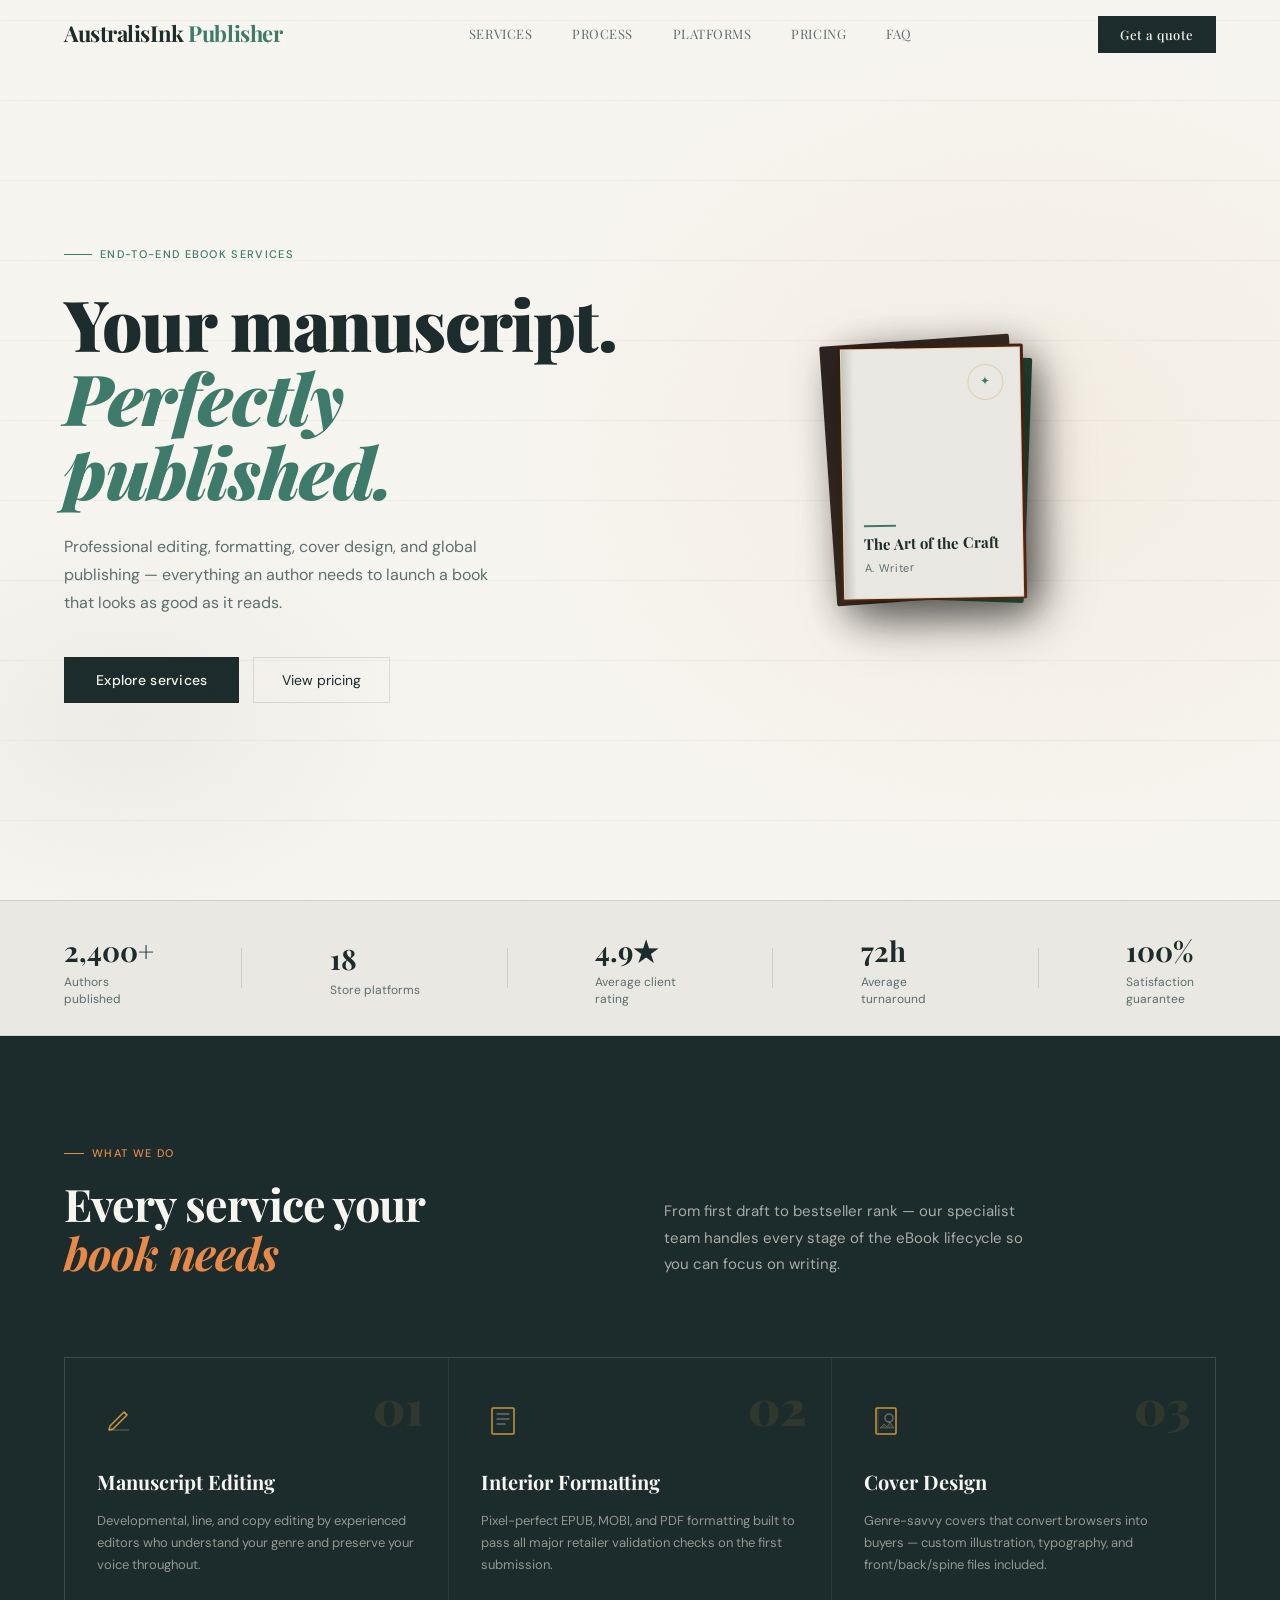
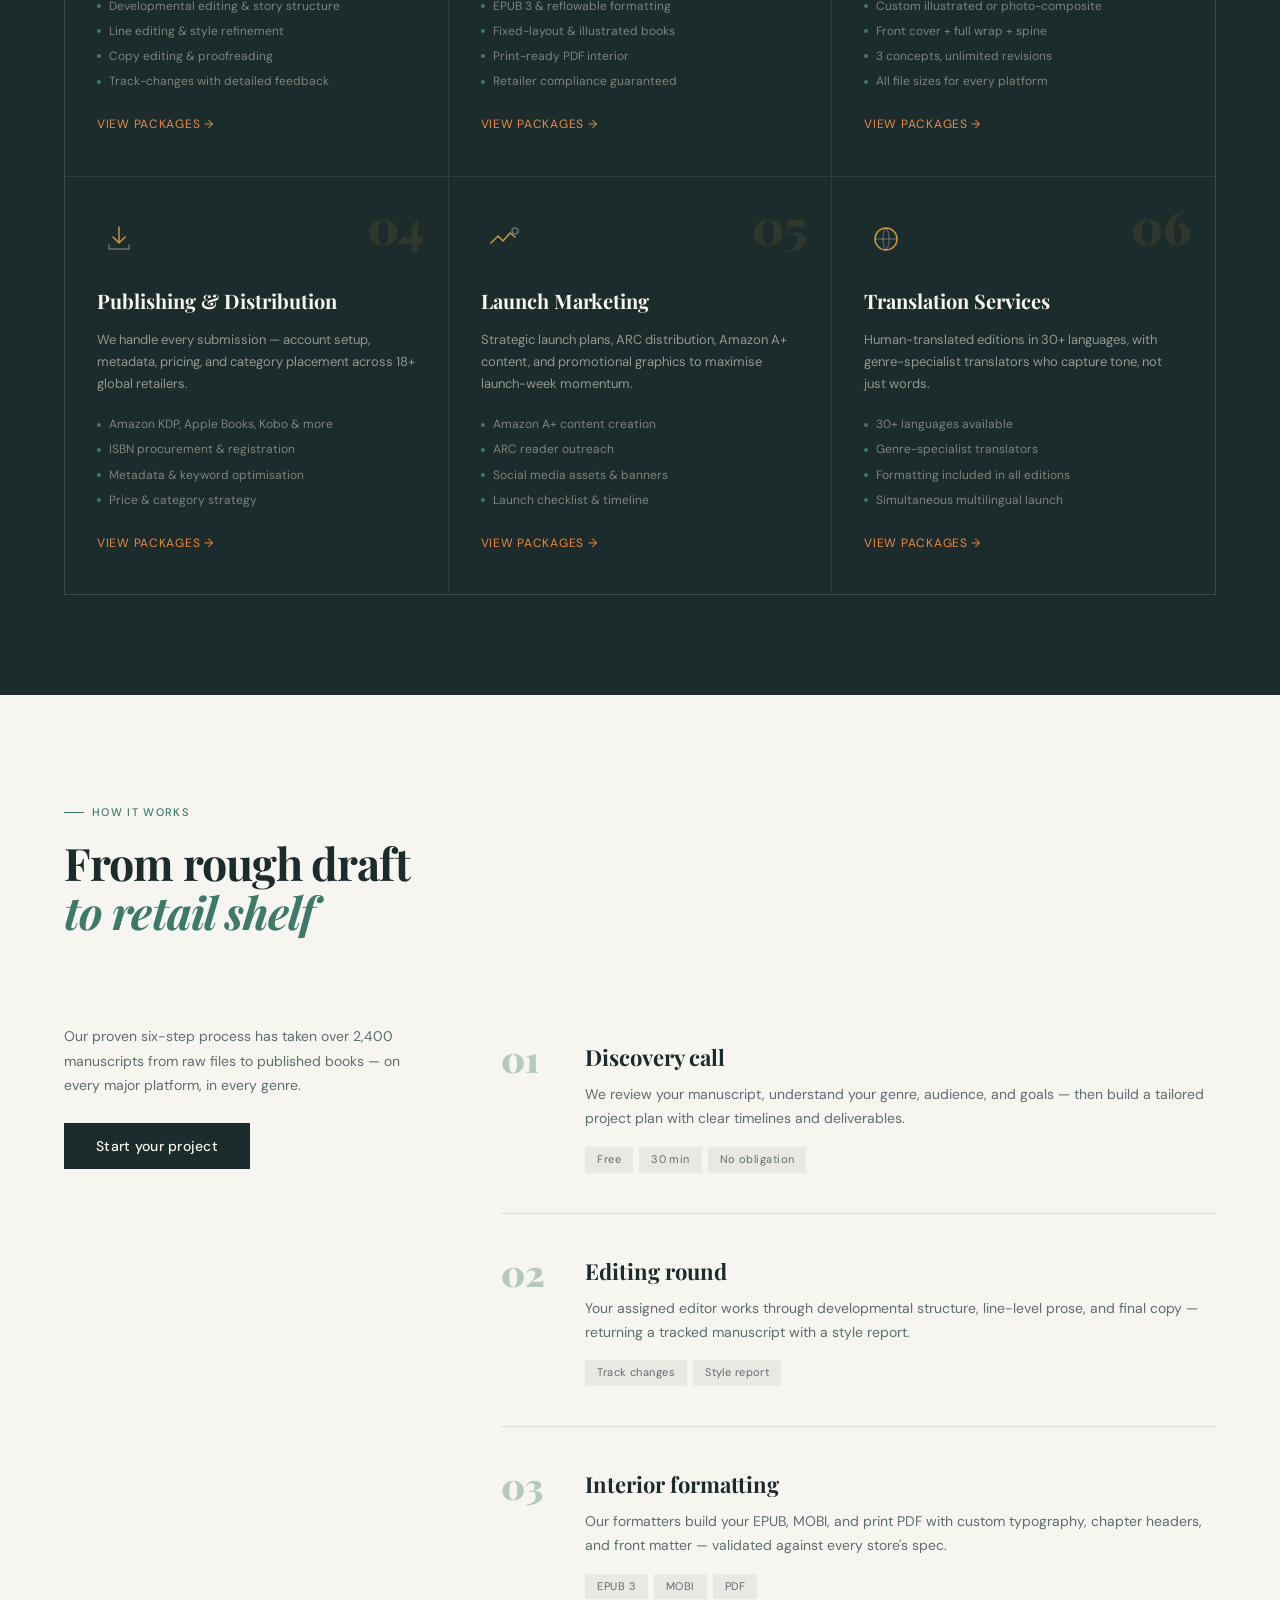
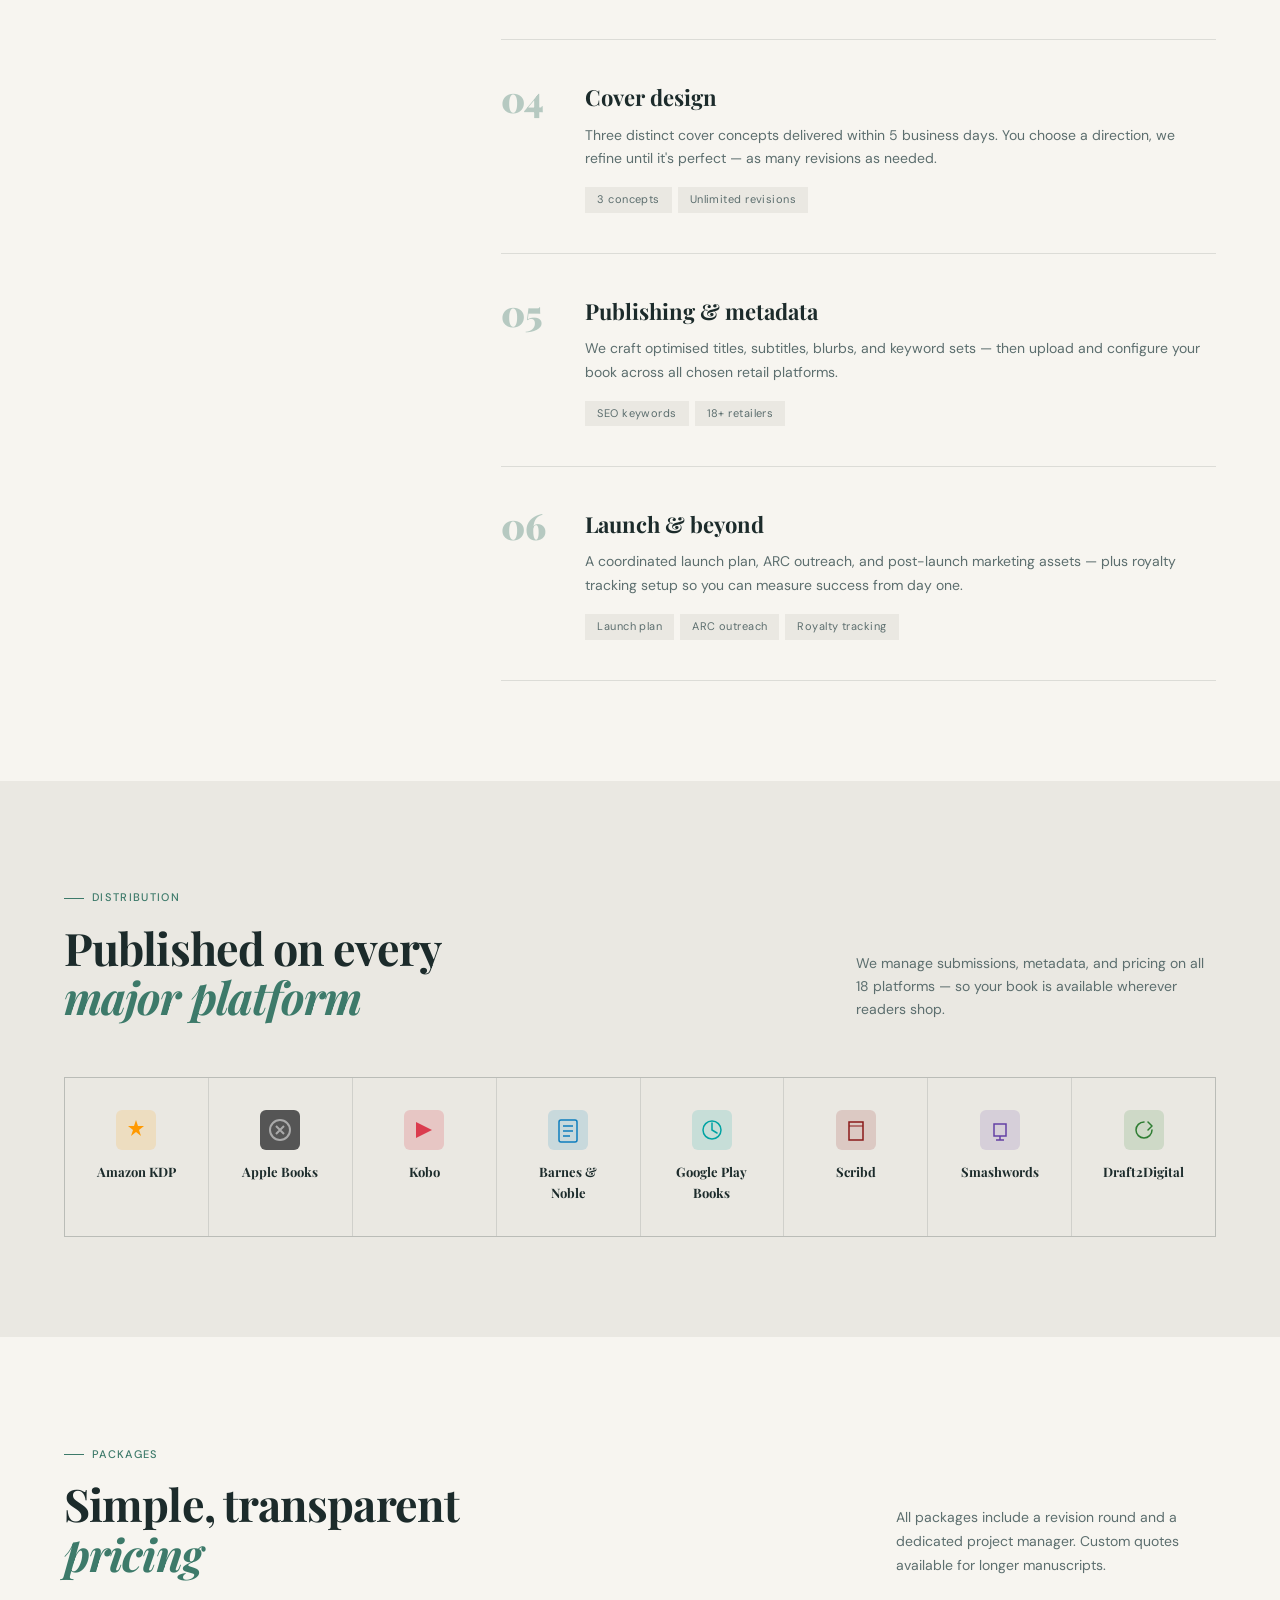
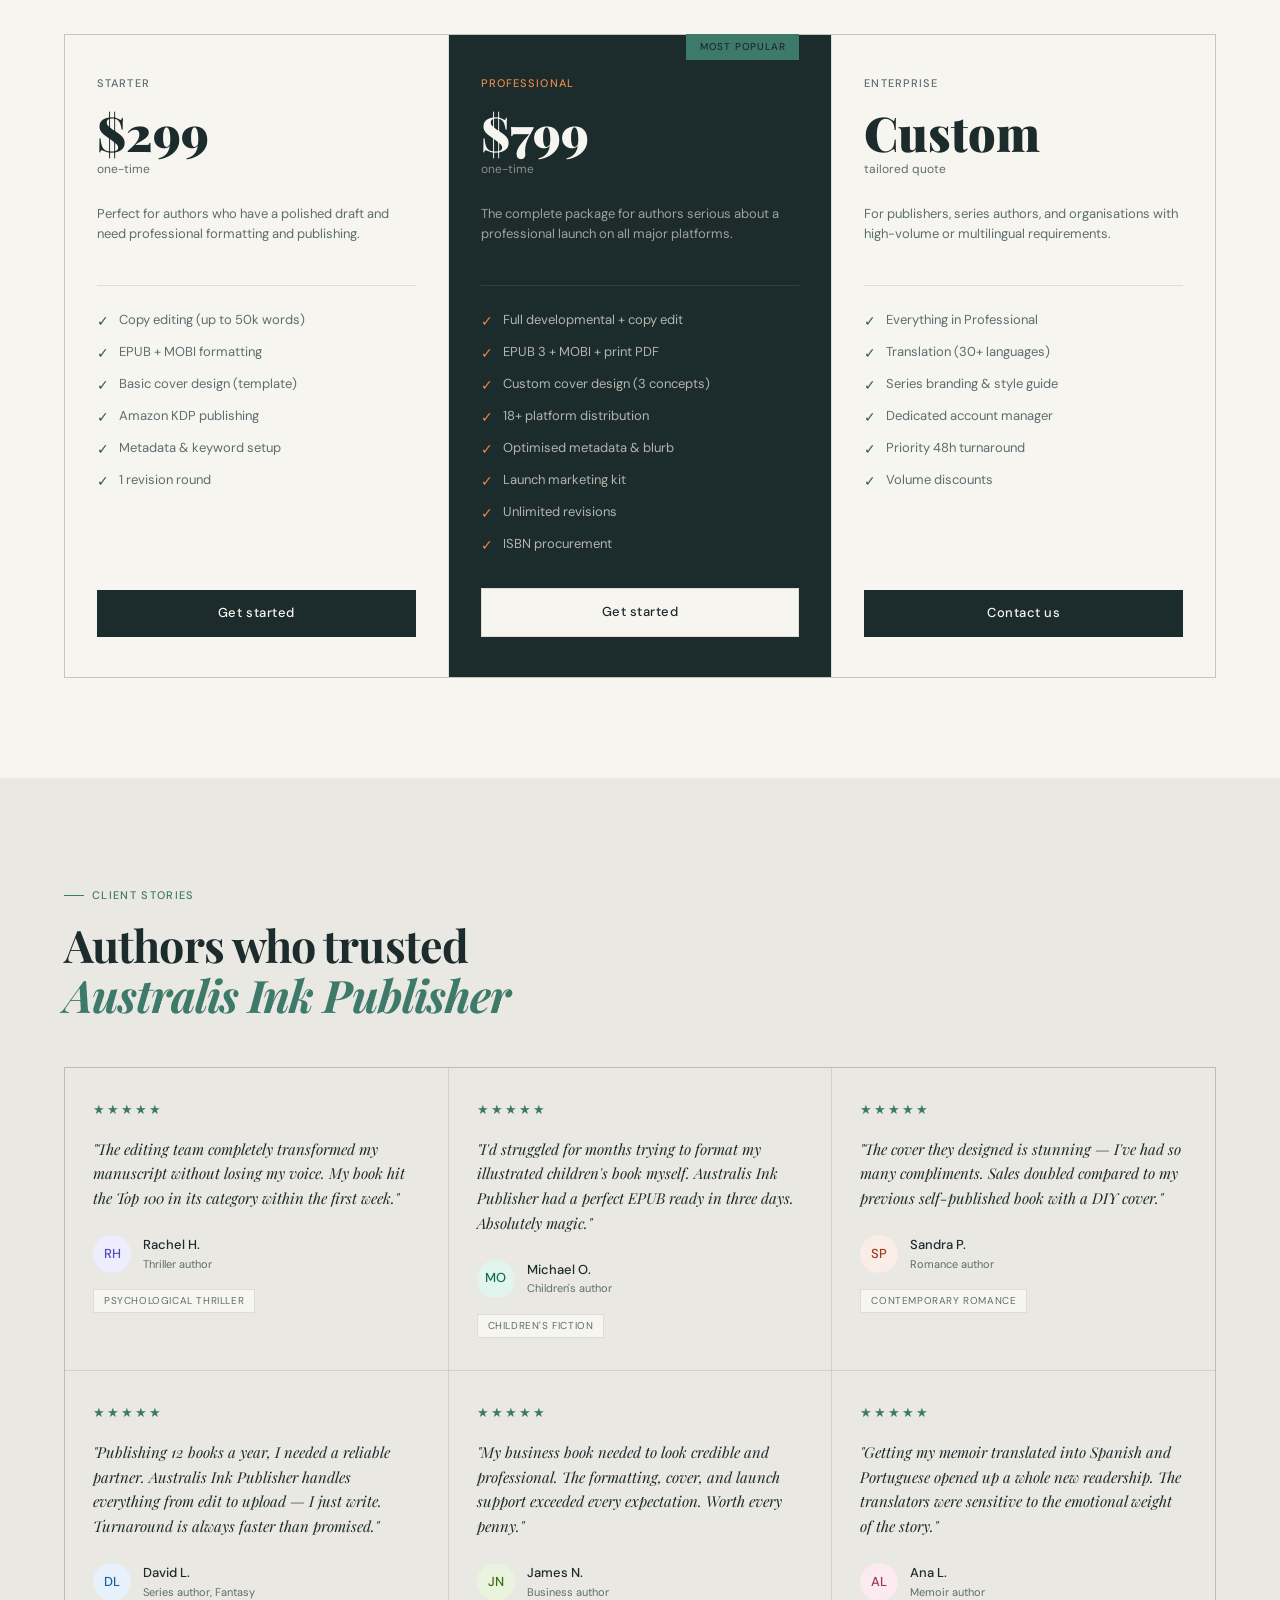
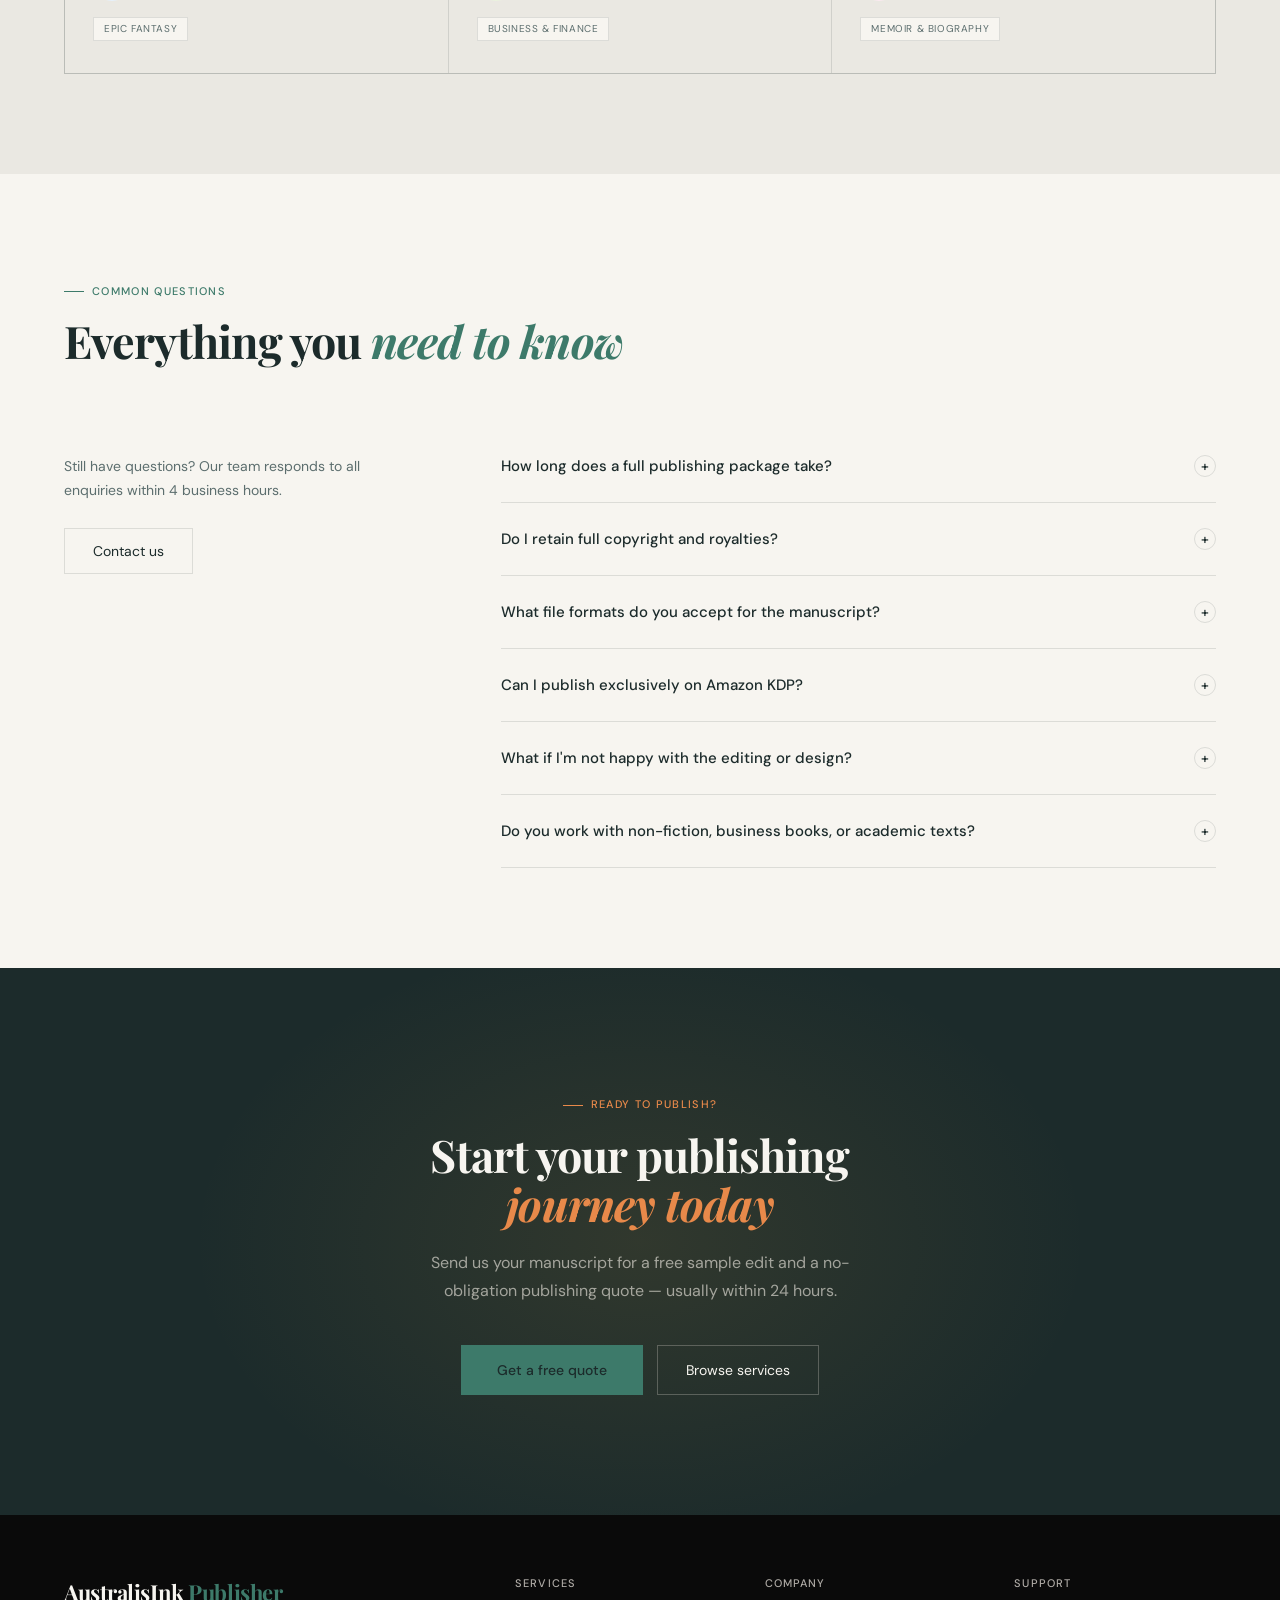
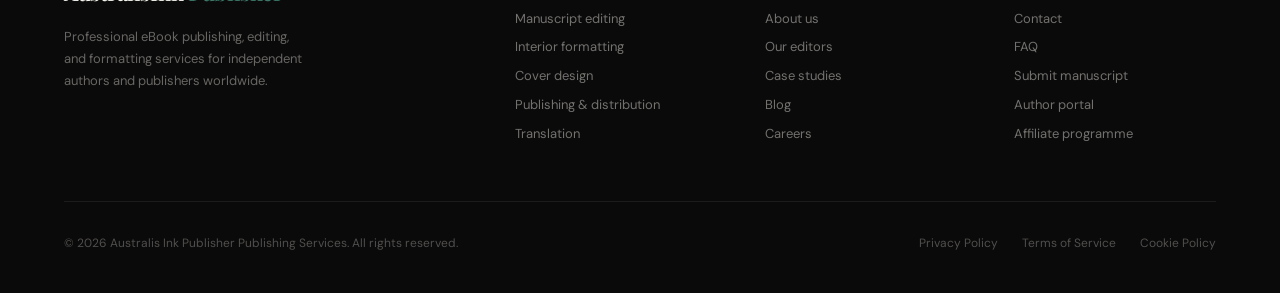
==== commit d4171d61: "Updated Styling & Added inquiry email" ====
--- a/index.html
+++ b/index.html
@@ -1,968 +1,1163 @@
 <!DOCTYPE html>
-<html lang="en-AU">
+<html lang="en-AU" xmlns="http://www.w3.org/1999/html">
 <head>
-<meta charset="UTF-8">
-<meta name="viewport" content="width=device-width, initial-scale=1.0">
-
-<!-- ═══════════════════════════════════════════════
-  PRIMARY SEO META TAGS
-  - Title follows "Primary Keyword | Brand" pattern, front-loaded
-  - Description is 150–160 chars, includes CTA and primary keywords
-═══════════════════════════════════════════════ -->
-<title>eBook Publishing Services | Editing, Formatting & Cover Design — Australis Ink Publisher</title>
-<meta name="description" content="Australis Ink Publisher provides professional eBook editing, interior formatting, cover design, and Amazon KDP publishing. 2,400+ authors published. Get a free quote in 24 hours.">
-<meta name="keywords" content="ebook publishing services, ebook editing service, ebook formatting service, ebook cover design, Amazon KDP publishing service, self publishing services, manuscript editing, epub formatting, book distribution, professional ebook services, KDP formatting, indie author publishing, self-published book services">
-<meta name="author" content="Australis Ink Publisher Publishing Services">
-<meta name="robots" content="index, follow, max-snippet:-1, max-image-preview:large, max-video-preview:-1">
-<meta name="theme-color" content="#0D0D0D">
-<link rel="canonical" href="https://AustralisInkPublisher.co/">
-
-<!-- ═══════════════════════════════════════════════
-  OPEN GRAPH (Facebook, LinkedIn, etc.)
-═══════════════════════════════════════════════ -->
-<meta property="og:type" content="website">
-<meta property="og:url" content="https://AustralisInkPublisher.co/">
-<meta property="og:title" content="eBook Publishing Services — Australis Ink Publisher | Editing, Formatting & Global Distribution">
-<meta property="og:description" content="From raw manuscript to published bestseller. Professional eBook editing, formatting, cover design, and distribution to Amazon KDP, Apple Books, Kobo & 15 more platforms. 2,400+ authors published.">
-<meta property="og:image" content="https://AustralisInkPublisher.co/og-image.jpg">
-<meta property="og:image:width" content="1200">
-<meta property="og:image:height" content="630">
-<meta property="og:image:alt" content="Australis Ink Publisher eBook Publishing Services — Professional editing, formatting and cover design">
-<meta property="og:site_name" content="Australis Ink Publisher Publishing Services">
-<meta property="og:locale" content="en_AU">
-
-<!-- ═══════════════════════════════════════════════
-  TWITTER / X CARD
-═══════════════════════════════════════════════ -->
-<meta name="twitter:card" content="summary_large_image">
-<meta name="twitter:site" content="@AustralisInkPublisherco">
-<meta name="twitter:creator" content="@AustralisInkPublisherco">
-<meta name="twitter:title" content="Australis Ink Publisher — Professional eBook Publishing, Editing & Formatting">
-<meta name="twitter:description" content="Professional eBook editing, formatting, cover design & global distribution. 2,400+ authors published. 4.9★ rated. Get a free quote.">
-<meta name="twitter:image" content="https://AustralisInkPublisher.co/og-image.jpg">
-<meta name="twitter:image:alt" content="Australis Ink Publisher eBook publishing services">
-
-<!-- ═══════════════════════════════════════════════
-  ADDITIONAL CRAWL HINTS
-═══════════════════════════════════════════════ -->
-<meta name="googlebot" content="index, follow, max-snippet:-1, max-image-preview:large">
-<link rel="alternate" hreflang="en-AU" href="https://AustralisInkPublisher.co/">
-<link rel="alternate" hreflang="x-default" href="https://AustralisInkPublisher.co/">
-
-<!-- ═══════════════════════════════════════════════
-  SCHEMA.ORG STRUCTURED DATA — MULTI-TYPE
-═══════════════════════════════════════════════ -->
-
-<!-- 1. ProfessionalService -->
-<script type="application/ld+json">
-{
-  "@context": "https://schema.org",
-  "@type": "ProfessionalService",
-  "@id": "https://AustralisInkPublisher.co/#organisation",
-  "name": "Australis Ink Publisher Publishing Services",
-  "alternateName": "Australis Ink Publisher",
-  "description": "End-to-end eBook publishing services including professional manuscript editing, interior formatting (EPUB/MOBI/PDF), custom cover design, global distribution to 18+ platforms, and launch marketing for independent authors and publishers.",
-  "url": "https://AustralisInkPublisher.co",
-  "logo": {
-    "@type": "ImageObject",
-    "url": "https://AustralisInkPublisher.co/logo.png",
-    "width": 200,
-    "height": 60
-  },
-  "image": "https://AustralisInkPublisher.co/og-image.jpg",
-  "telephone": "+61-1800-AUSTRALIS",
-  "email": "hello@AustralisInkPublisher.co",
-  "address": {
-    "@type": "PostalAddress",
-    "addressCountry": "AU"
-  },
-  "priceRange": "$$",
-  "currenciesAccepted": "AUD",
-  "paymentAccepted": "Credit Card, PayPal, Bank Transfer",
-  "serviceType": [
-    "eBook Publishing",
-    "Manuscript Editing",
-    "eBook Formatting",
-    "Book Cover Design",
-    "Book Distribution",
-    "Translation Services",
-    "Launch Marketing"
-  ],
-  "hasOfferCatalog": {
-    "@type": "OfferCatalog",
-    "name": "eBook Publishing Packages",
-    "itemListElement": [
-      {
-        "@type": "Offer",
-        "name": "Starter Package",
-        "price": "299",
-        "priceCurrency": "AUD",
-        "description": "Copy editing, EPUB+MOBI formatting, basic cover design, Amazon KDP publishing, metadata & keyword setup."
-      },
-      {
-        "@type": "Offer",
-        "name": "Professional Package",
-        "price": "799",
-        "priceCurrency": "AUD",
-        "description": "Full developmental & copy editing, EPUB 3 + MOBI + print PDF, custom cover design (3 concepts), 18+ platform distribution, optimised metadata, launch marketing kit, unlimited revisions, ISBN procurement."
-      },
-      {
-        "@type": "Offer",
-        "name": "Enterprise Package",
-        "description": "Custom quote. Everything in Professional plus translation (30+ languages), series branding, dedicated account manager, priority 48h turnaround, volume discounts."
-      }
-    ]
-  },
-  "aggregateRating": {
-    "@type": "AggregateRating",
-    "ratingValue": "4.9",
-    "reviewCount": "847",
-    "bestRating": "5",
-    "worstRating": "1"
-  },
-  "review": [
-    {
-      "@type": "Review",
-      "author": { "@type": "Person", "name": "Rachel H." },
-      "reviewRating": { "@type": "Rating", "ratingValue": "5", "bestRating": "5" },
-      "reviewBody": "The editing team completely transformed my manuscript without losing my voice. My book hit the Top 100 in its category within the first week.",
-      "name": "Transformed my manuscript"
-    },
-    {
-      "@type": "Review",
-      "author": { "@type": "Person", "name": "Michael O." },
-      "reviewRating": { "@type": "Rating", "ratingValue": "5", "bestRating": "5" },
-      "reviewBody": "I'd struggled for months trying to format my illustrated children's book myself. Australis Ink Publisher had a perfect EPUB ready in three days. Absolutely magic.",
-      "name": "Perfect EPUB in three days"
-    },
-    {
-      "@type": "Review",
-      "author": { "@type": "Person", "name": "Sandra P." },
-      "reviewRating": { "@type": "Rating", "ratingValue": "5", "bestRating": "5" },
-      "reviewBody": "The cover they designed is stunning. Sales doubled compared to my previous self-published book with a DIY cover.",
-      "name": "Sales doubled with professional cover"
-    }
-  ],
-  "sameAs": [
-    "https://twitter.com/AustralisInkPublisherco",
-    "https://www.facebook.com/AustralisInkPublisherco",
-    "https://www.linkedin.com/company/AustralisInkPublisher"
-  ]
-}
-</script>
-
-<!-- 2. FAQPage — enables FAQ rich snippets -->
-<script type="application/ld+json">
-{
-  "@context": "https://schema.org",
-  "@type": "FAQPage",
-    "name": "Australis Ink Publisher — Frequently Asked Questions",
-  "mainEntity": [
-    {
-      "@type": "Question",
-      "name": "How long does a full eBook publishing package take?",
-      "acceptedAnswer": {
-        "@type": "Answer",
-        "text": "Most Professional packages are completed in 3–5 weeks, depending on manuscript length and revision rounds. Starter packages typically take 7–10 business days. We also offer a 48-hour priority service for urgent projects at an additional fee."
-      }
-    },
-    {
-      "@type": "Question",
-      "name": "Do I retain full copyright and royalties after publishing?",
-      "acceptedAnswer": {
-        "@type": "Answer",
-        "text": "Absolutely. You retain 100% of your copyright and all royalties. We are a services company — we never take a percentage of sales or any ongoing rights. You own everything we produce for you, including cover art and formatted files."
-      }
-    },
-    {
-      "@type": "Question",
-      "name": "What manuscript file formats do you accept?",
-      "acceptedAnswer": {
-        "@type": "Answer",
-        "text": "We accept .docx (Microsoft Word), .pages, .rtf, .odt, and Google Docs (shared link). Most authors submit in Word format. If you have a specific format, contact us and we'll advise the best way to submit."
-      }
-    },
-    {
-      "@type": "Question",
-      "name": "Can I publish exclusively on Amazon KDP (Kindle Unlimited)?",
-      "acceptedAnswer": {
-        "@type": "Answer",
-        "text": "Yes. We support KDP Select (Kindle Unlimited exclusive) and wide distribution to 18+ platforms. We'll advise on the pros and cons of each strategy for your genre before you decide — the choice is always yours."
-      }
-    },
-    {
-      "@type": "Question",
-      "name": "What if I'm not happy with the editing or cover design?",
-      "acceptedAnswer": {
-        "@type": "Answer",
-        "text": "All packages include at least one full revision round, and the Professional package includes unlimited revisions until you are satisfied. In the unlikely event you're not happy after revisions, we offer a full refund on that service — no questions asked."
-      }
-    },
-    {
-      "@type": "Question",
-      "name": "Do you publish non-fiction, business books, or academic texts?",
-      "acceptedAnswer": {
-        "@type": "Answer",
-        "text": "Yes — we work across all genres and formats including business, self-help, memoir, cookbooks, children's books, academic texts, and more. Complex layouts, charts, and illustrations are handled by our specialist formatting team."
-      }
-    },
-    {
-      "@type": "Question",
-      "name": "How much does eBook publishing cost?",
-      "acceptedAnswer": {
-        "@type": "Answer",
-        "text": "Our Starter package begins at $299 (one-time) for copy editing, EPUB/MOBI formatting, basic cover design, and Amazon KDP publishing. The Professional package is $799 and includes full editing, custom cover design with 3 concepts, 18+ platform distribution, and a launch marketing kit. Enterprise pricing is custom — contact us for a quote."
-      }
-    },
-    {
-      "@type": "Question",
-      "name": "Which eBook stores do you distribute to?",
-      "acceptedAnswer": {
-        "@type": "Answer",
-        "text": "We distribute to 18+ global platforms including Amazon KDP, Apple Books, Kobo, Barnes & Noble, Google Play Books, Scribd, Smashwords, and Draft2Digital. We handle all submissions, metadata, and pricing configuration."
-      }
-    }
-  ]
-}
-</script>
-
-<!-- 3. WebSite + SearchAction -->
-<script type="application/ld+json">
-{
-  "@context": "https://schema.org",
-  "@type": "WebSite",
-  "@id": "https://AustralisInkPublisher.co/#website",
-  "url": "https://AustralisInkPublisher.co",
-  "name": "Australis Ink Publisher Publishing Services",
-  "description": "Professional eBook publishing, editing, formatting, and global distribution services.",
-  "publisher": { "@id": "https://AustralisInkPublisher.co/#organisation" },
-  "potentialAction": {
-    "@type": "SearchAction",
-    "target": {
-      "@type": "EntryPoint",
-      "urlTemplate": "https://AustralisInkPublisher.co/search?q={search_term_string}"
-    },
-    "query-input": "required name=search_term_string"
-  }
-}
-</script>
-
-<!-- 4. BreadcrumbList -->
-<script type="application/ld+json">
-{
-  "@context": "https://schema.org",
-  "@type": "BreadcrumbList",
-  "itemListElement": [
-    { "@type": "ListItem", "position": 1, "name": "Home", "item": "https://AustralisInkPublisher.co/" },
-    { "@type": "ListItem", "position": 2, "name": "Services", "item": "https://AustralisInkPublisher.co/#services" },
-    { "@type": "ListItem", "position": 3, "name": "Pricing", "item": "https://AustralisInkPublisher.co/#pricing" }
-  ]
-}
-</script>
-
-<!-- 5. ItemList — Service offerings for carousel potential -->
-<script type="application/ld+json">
-{
-  "@context": "https://schema.org",
-  "@type": "ItemList",
-  "name": "Australis Ink Publisher eBook Publishing Services",
-  "itemListElement": [
-    {
-      "@type": "ListItem",
-      "position": 1,
-      "item": {
-        "@type": "Service",
-        "name": "Manuscript Editing",
-        "description": "Developmental, line, and copy editing by experienced editors. Includes track-changes feedback and style report.",
-        "provider": { "@id": "https://AustralisInkPublisher.co/#organisation" },
-        "url": "https://AustralisInkPublisher.co/#services"
-      }
-    },
-    {
-      "@type": "ListItem",
-      "position": 2,
-      "item": {
-        "@type": "Service",
-        "name": "eBook Interior Formatting",
-        "description": "EPUB 3, MOBI, and print-ready PDF formatting. Retailer compliance guaranteed on first submission.",
-        "provider": { "@id": "https://AustralisInkPublisher.co/#organisation" },
-        "url": "https://AustralisInkPublisher.co/#services"
-      }
-    },
-    {
-      "@type": "ListItem",
-      "position": 3,
-      "item": {
-        "@type": "Service",
-        "name": "eBook Cover Design",
-        "description": "Custom genre-targeted cover design. 3 concepts, unlimited revisions, all platform file sizes included.",
-        "provider": { "@id": "https://AustralisInkPublisher.co/#organisation" },
-        "url": "https://AustralisInkPublisher.co/#services"
-      }
-    },
-    {
-      "@type": "ListItem",
-      "position": 4,
-      "item": {
-        "@type": "Service",
-        "name": "eBook Publishing & Distribution",
-        "description": "Submission, metadata, pricing, and category placement across 18+ global eBook retailers.",
-        "provider": { "@id": "https://AustralisInkPublisher.co/#organisation" },
-        "url": "https://AustralisInkPublisher.co/#services"
-      }
-    },
-    {
-      "@type": "ListItem",
-      "position": 5,
-      "item": {
-        "@type": "Service",
-        "name": "Book Launch Marketing",
-        "description": "ARC distribution, Amazon A+ content, social media assets, and coordinated launch strategy.",
-        "provider": { "@id": "https://AustralisInkPublisher.co/#organisation" },
-        "url": "https://AustralisInkPublisher.co/#services"
-      }
-    },
-    {
-      "@type": "ListItem",
-      "position": 6,
-      "item": {
-        "@type": "Service",
-        "name": "Book Translation Services",
-        "description": "Human translation into 30+ languages by genre-specialist translators, formatting included.",
-        "provider": { "@id": "https://AustralisInkPublisher.co/#organisation" },
-        "url": "https://AustralisInkPublisher.co/#services"
-      }
-    }
-  ]
-}
-</script>
-
-<script src="static/script.js" defer></script>
-
-<link rel="preconnect" href="https://fonts.googleapis.com">
-<link href="https://fonts.googleapis.com/css2?family=Playfair+Display:ital,wght@0,400;0,700;0,900;1,400&family=DM+Sans:wght@300;400;500&display=swap" rel="stylesheet">
-<link rel="stylesheet" href="static/style.css">
+    <meta charset="UTF-8">
+    <meta name="viewport" content="width=device-width, initial-scale=1.0">
+
+    <!-- ═══════════════════════════════════════════════
+      PRIMARY SEO META TAGS
+      - Title follows "Primary Keyword | Brand" pattern, front-loaded
+      - Description is 150–160 chars, includes CTA and primary keywords
+    ═══════════════════════════════════════════════ -->
+    <title>eBook Publishing Services | Editing, Formatting & Cover Design — Australis Ink Publisher</title>
+    <meta name="description"
+          content="Australis Ink Publisher provides professional eBook editing, interior formatting, cover design, and Amazon KDP publishing. 2,400+ authors published. Get a free quote in 24 hours.">
+    <meta name="keywords"
+          content="ebook publishing services, ebook editing service, ebook formatting service, ebook cover design, Amazon KDP publishing service, self publishing services, manuscript editing, epub formatting, book distribution, professional ebook services, KDP formatting, indie author publishing, self-published book services">
+    <meta name="author" content="Australis Ink Publisher Publishing Services">
+    <meta name="robots" content="index, follow, max-snippet:-1, max-image-preview:large, max-video-preview:-1">
+    <meta name="theme-color" content="#0D0D0D">
+    <link rel="canonical" href="https://www.australisinkpublisher.com/">
+
+    <!-- ═══════════════════════════════════════════════
+      OPEN GRAPH (Facebook, LinkedIn, etc.)
+    ═══════════════════════════════════════════════ -->
+    <meta property="og:type" content="website">
+    <meta property="og:url" content="https://www.australisinkpublisher.com/">
+    <meta property="og:title"
+          content="eBook Publishing Services — Australis Ink Publisher | Editing, Formatting & Global Distribution">
+    <meta property="og:description"
+          content="From raw manuscript to published bestseller. Professional eBook editing, formatting, cover design, and distribution to Amazon KDP, Apple Books, Kobo & 15 more platforms. 2,400+ authors published.">
+    <meta property="og:image" content="https://www.australisinkpublisher.com/og-image.jpg">
+    <meta property="og:image:width" content="1200">
+    <meta property="og:image:height" content="630">
+    <meta property="og:image:alt"
+          content="Australis Ink Publisher eBook Publishing Services — Professional editing, formatting and cover design">
+    <meta property="og:site_name" content="Australis Ink Publisher Publishing Services">
+    <meta property="og:locale" content="en_AU">
+
+    <!-- ═══════════════════════════════════════════════
+      TWITTER / X CARD
+    ═══════════════════════════════════════════════ -->
+    <meta name="twitter:card" content="summary_large_image">
+    <meta name="twitter:site" content="@AustralisInkPublishercom">
+    <meta name="twitter:creator" content="@AustralisInkPublishercom">
+    <meta name="twitter:title" content="Australis Ink Publisher — Professional eBook Publishing, Editing & Formatting">
+    <meta name="twitter:description"
+          content="Professional eBook editing, formatting, cover design & global distribution. 2,400+ authors published. 4.9★ rated. Get a free quote.">
+    <meta name="twitter:image" content="https://www.australisinkpublisher.com/og-image.jpg">
+    <meta name="twitter:image:alt" content="Australis Ink Publisher eBook publishing services">
+
+    <!-- ═══════════════════════════════════════════════
+      ADDITIONAL CRAWL HINTS
+    ═══════════════════════════════════════════════ -->
+    <meta name="googlebot" content="index, follow, max-snippet:-1, max-image-preview:large">
+    <link rel="alternate" hreflang="en-AU" href="https://www.australisinkpublisher.com/">
+    <link rel="alternate" hreflang="x-default" href="https://www.australisinkpublisher.com/">
+
+    <!-- ═══════════════════════════════════════════════
+      SCHEMA.ORG STRUCTURED DATA — MULTI-TYPE
+    ═══════════════════════════════════════════════ -->
+
+    <!-- 1. ProfessionalService -->
+    <script type="application/ld+json">
+        {
+            "@context": "https://schema.org",
+            "@type": "ProfessionalService",
+            "@id": "https://www.australisinkpublisher.com/#organisation",
+            "name": "Australis Ink Publisher Publishing Services",
+            "alternateName": "Australis Ink Publisher",
+            "description": "End-to-end eBook publishing services including professional manuscript editing, interior formatting (EPUB/MOBI/PDF), custom cover design, global distribution to 18+ platforms, and launch marketing for independent authors and publishers.",
+            "url": "https://www.australisinkpublisher.com",
+            "logo": {
+                "@type": "ImageObject",
+                "url": "https://www.australisinkpublisher.com/logo.png",
+                "width": 200,
+                "height": 60
+            },
+            "image": "https://www.australisinkpublisher.com/og-image.jpg",
+            "telephone": "+61-1800-AUSTRALIS",
+            "email": "hello@australisinkpublisher.com",
+            "address": {
+                "@type": "PostalAddress",
+                "addressCountry": "AU"
+            },
+            "priceRange": "$$",
+            "currenciesAccepted": "AUD",
+            "paymentAccepted": "Credit Card, PayPal, Bank Transfer",
+            "serviceType": [
+                "eBook Publishing",
+                "Manuscript Editing",
+                "eBook Formatting",
+                "Book Cover Design",
+                "Book Distribution",
+                "Translation Services",
+                "Launch Marketing"
+            ],
+            "hasOfferCatalog": {
+                "@type": "OfferCatalog",
+                "name": "eBook Publishing Packages",
+                "itemListElement": [
+                    {
+                        "@type": "Offer",
+                        "name": "Starter Package",
+                        "price": "299",
+                        "priceCurrency": "AUD",
+                        "description": "Copy editing, EPUB+MOBI formatting, basic cover design, Amazon KDP publishing, metadata & keyword setup."
+                    },
+                    {
+                        "@type": "Offer",
+                        "name": "Professional Package",
+                        "price": "799",
+                        "priceCurrency": "AUD",
+                        "description": "Full developmental & copy editing, EPUB 3 + MOBI + print PDF, custom cover design (3 concepts), 18+ platform distribution, optimised metadata, launch marketing kit, unlimited revisions, ISBN procurement."
+                    },
+                    {
+                        "@type": "Offer",
+                        "name": "Enterprise Package",
+                        "description": "Custom quote. Everything in Professional plus translation (30+ languages), series branding, dedicated account manager, priority 48h turnaround, volume discounts."
+                    }
+                ]
+            },
+            "aggregateRating": {
+                "@type": "AggregateRating",
+                "ratingValue": "4.9",
+                "reviewCount": "847",
+                "bestRating": "5",
+                "worstRating": "1"
+            },
+            "review": [
+                {
+                    "@type": "Review",
+                    "author": {
+                        "@type": "Person",
+                        "name": "Rachel H."
+                    },
+                    "reviewRating": {
+                        "@type": "Rating",
+                        "ratingValue": "5",
+                        "bestRating": "5"
+                    },
+                    "reviewBody": "The editing team completely transformed my manuscript without losing my voice. My book hit the Top 100 in its category within the first week.",
+                    "name": "Transformed my manuscript"
+                },
+                {
+                    "@type": "Review",
+                    "author": {
+                        "@type": "Person",
+                        "name": "Michael O."
+                    },
+                    "reviewRating": {
+                        "@type": "Rating",
+                        "ratingValue": "5",
+                        "bestRating": "5"
+                    },
+                    "reviewBody": "I'd struggled for months trying to format my illustrated children's book myself. Australis Ink Publisher had a perfect EPUB ready in three days. Absolutely magic.",
+                    "name": "Perfect EPUB in three days"
+                },
+                {
+                    "@type": "Review",
+                    "author": {
+                        "@type": "Person",
+                        "name": "Sandra P."
+                    },
+                    "reviewRating": {
+                        "@type": "Rating",
+                        "ratingValue": "5",
+                        "bestRating": "5"
+                    },
+                    "reviewBody": "The cover they designed is stunning. Sales doubled compared to my previous self-published book with a DIY cover.",
+                    "name": "Sales doubled with professional cover"
+                }
+            ],
+            "sameAs": [
+                "https://twitter.com/AustralisInkPublishercom",
+                "https://www.facebook.com/AustralisInkPublishercom",
+                "https://www.linkedin.com/company/AustralisInkPublisher"
+            ]
+        }
+    </script>
+
+    <!-- 2. FAQPage — enables FAQ rich snippets -->
+    <script type="application/ld+json">
+        {
+            "@context": "https://schema.org",
+            "@type": "FAQPage",
+            "name": "Australis Ink Publisher — Frequently Asked Questions",
+            "mainEntity": [
+                {
+                    "@type": "Question",
+                    "name": "How long does a full eBook publishing package take?",
+                    "acceptedAnswer": {
+                        "@type": "Answer",
+                        "text": "Most Professional packages are completed in 3–5 weeks, depending on manuscript length and revision rounds. Starter packages typically take 7–10 business days. We also offer a 48-hour priority service for urgent projects at an additional fee."
+                    }
+                },
+                {
+                    "@type": "Question",
+                    "name": "Do I retain full copyright and royalties after publishing?",
+                    "acceptedAnswer": {
+                        "@type": "Answer",
+                        "text": "Absolutely. You retain 100% of your copyright and all royalties. We are a services company — we never take a percentage of sales or any ongoing rights. You own everything we produce for you, including cover art and formatted files."
+                    }
+                },
+                {
+                    "@type": "Question",
+                    "name": "What manuscript file formats do you accept?",
+                    "acceptedAnswer": {
+                        "@type": "Answer",
+                        "text": "We accept .docx (Microsoft Word), .pages, .rtf, .odt, and Google Docs (shared link). Most authors submit in Word format. If you have a specific format, contact us and we'll advise the best way to submit."
+                    }
+                },
+                {
+                    "@type": "Question",
+                    "name": "Can I publish exclusively on Amazon KDP (Kindle Unlimited)?",
+                    "acceptedAnswer": {
+                        "@type": "Answer",
+                        "text": "Yes. We support KDP Select (Kindle Unlimited exclusive) and wide distribution to 18+ platforms. We'll advise on the pros and cons of each strategy for your genre before you decide — the choice is always yours."
+                    }
+                },
+                {
+                    "@type": "Question",
+                    "name": "What if I'm not happy with the editing or cover design?",
+                    "acceptedAnswer": {
+                        "@type": "Answer",
+                        "text": "All packages include at least one full revision round, and the Professional package includes unlimited revisions until you are satisfied. In the unlikely event you're not happy after revisions, we offer a full refund on that service — no questions asked."
+                    }
+                },
+                {
+                    "@type": "Question",
+                    "name": "Do you publish non-fiction, business books, or academic texts?",
+                    "acceptedAnswer": {
+                        "@type": "Answer",
+                        "text": "Yes — we work across all genres and formats including business, self-help, memoir, cookbooks, children's books, academic texts, and more. Complex layouts, charts, and illustrations are handled by our specialist formatting team."
+                    }
+                },
+                {
+                    "@type": "Question",
+                    "name": "How much does eBook publishing cost?",
+                    "acceptedAnswer": {
+                        "@type": "Answer",
+                        "text": "Our Starter package begins at $299 (one-time) for copy editing, EPUB/MOBI formatting, basic cover design, and Amazon KDP publishing. The Professional package is $799 and includes full editing, custom cover design with 3 concepts, 18+ platform distribution, and a launch marketing kit. Enterprise pricing is custom — contact us for a quote."
+                    }
+                },
+                {
+                    "@type": "Question",
+                    "name": "Which eBook stores do you distribute to?",
+                    "acceptedAnswer": {
+                        "@type": "Answer",
+                        "text": "We distribute to 18+ global platforms including Amazon KDP, Apple Books, Kobo, Barnes & Noble, Google Play Books, Scribd, Smashwords, and Draft2Digital. We handle all submissions, metadata, and pricing configuration."
+                    }
+                }
+            ]
+        }
+    </script>
+
+    <!-- 3. WebSite + SearchAction -->
+    <script type="application/ld+json">
+        {
+            "@context": "https://schema.org",
+            "@type": "WebSite",
+            "@id": "https://www.australisinkpublisher.com/#website",
+            "url": "https://www.australisinkpublisher.com",
+            "name": "Australis Ink Publisher Publishing Services",
+            "description": "Professional eBook publishing, editing, formatting, and global distribution services.",
+            "publisher": {
+                "@id": "https://www.australisinkpublisher.com/#organisation"
+            },
+            "potentialAction": {
+                "@type": "SearchAction",
+                "target": {
+                    "@type": "EntryPoint",
+                    "urlTemplate": "https://www.australisinkpublisher.com/search?q={search_term_string}"
+                },
+                "query-input": "required name=search_term_string"
+            }
+        }
+    </script>
+
+    <!-- 4. BreadcrumbList -->
+    <script type="application/ld+json">
+        {
+            "@context": "https://schema.org",
+            "@type": "BreadcrumbList",
+            "itemListElement": [
+                {
+                    "@type": "ListItem",
+                    "position": 1,
+                    "name": "Home",
+                    "item": "https://www.australisinkpublisher.com/"
+                },
+                {
+                    "@type": "ListItem",
+                    "position": 2,
+                    "name": "Services",
+                    "item": "https://www.australisinkpublisher.com/#services"
+                },
+                {
+                    "@type": "ListItem",
+                    "position": 3,
+                    "name": "Pricing",
+                    "item": "https://www.australisinkpublisher.com/#pricing"
+                }
+            ]
+        }
+    </script>
+
+    <!-- 5. ItemList — Service offerings for carousel potential -->
+    <script type="application/ld+json">
+        {
+            "@context": "https://schema.org",
+            "@type": "ItemList",
+            "name": "Australis Ink Publisher eBook Publishing Services",
+            "itemListElement": [
+                {
+                    "@type": "ListItem",
+                    "position": 1,
+                    "item": {
+                        "@type": "Service",
+                        "name": "Manuscript Editing",
+                        "description": "Developmental, line, and copy editing by experienced editors. Includes track-changes feedback and style report.",
+                        "provider": {
+                            "@id": "https://www.australisinkpublisher.com/#organisation"
+                        },
+                        "url": "https://www.australisinkpublisher.com/#services"
+                    }
+                },
+                {
+                    "@type": "ListItem",
+                    "position": 2,
+                    "item": {
+                        "@type": "Service",
+                        "name": "eBook Interior Formatting",
+                        "description": "EPUB 3, MOBI, and print-ready PDF formatting. Retailer compliance guaranteed on first submission.",
+                        "provider": {
+                            "@id": "https://www.australisinkpublisher.com/#organisation"
+                        },
+                        "url": "https://www.australisinkpublisher.com/#services"
+                    }
+                },
+                {
+                    "@type": "ListItem",
+                    "position": 3,
+                    "item": {
+                        "@type": "Service",
+                        "name": "eBook Cover Design",
+                        "description": "Custom genre-targeted cover design. 3 concepts, unlimited revisions, all platform file sizes included.",
+                        "provider": {
+                            "@id": "https://www.australisinkpublisher.com/#organisation"
+                        },
+                        "url": "https://www.australisinkpublisher.com/#services"
+                    }
+                },
+                {
+                    "@type": "ListItem",
+                    "position": 4,
+                    "item": {
+                        "@type": "Service",
+                        "name": "eBook Publishing & Distribution",
+                        "description": "Submission, metadata, pricing, and category placement across 18+ global eBook retailers.",
+                        "provider": {
+                            "@id": "https://www.australisinkpublisher.com/#organisation"
+                        },
+                        "url": "https://www.australisinkpublisher.com/#services"
+                    }
+                },
+                {
+                    "@type": "ListItem",
+                    "position": 5,
+                    "item": {
+                        "@type": "Service",
+                        "name": "Book Launch Marketing",
+                        "description": "ARC distribution, Amazon A+ content, social media assets, and coordinated launch strategy.",
+                        "provider": {
+                            "@id": "https://www.australisinkpublisher.com/#organisation"
+                        },
+                        "url": "https://www.australisinkpublisher.com/#services"
+                    }
+                },
+                {
+                    "@type": "ListItem",
+                    "position": 6,
+                    "item": {
+                        "@type": "Service",
+                        "name": "Book Translation Services",
+                        "description": "Human translation into 30+ languages by genre-specialist translators, formatting included.",
+                        "provider": {
+                            "@id": "https://www.australisinkpublisher.com/#organisation"
+                        },
+                        "url": "https://www.australisinkpublisher.com/#services"
+                    }
+                }
+            ]
+        }
+    </script>
+
+    <script src="static/script.js" defer></script>
+
+    <link rel="preconnect" href="https://fonts.googleapis.com">
+    <link href="https://fonts.googleapis.com/css2?family=Playfair+Display:ital,wght@0,400;0,700;0,900;1,400&family=DM+Sans:wght@300;400;500&display=swap"
+          rel="stylesheet">
+    <link rel="stylesheet" href="static/style.css">
 </head>
 <body>
 
 <!-- NAV -->
 <nav id="main-nav" aria-label="Main navigation">
-  <div class="nav-logo">AustralisInk<span> Publisher</span></div>
-  <ul class="nav-links" id="nav-links" role="menubar">
-    <li role="none"><a class="animate-link" href="#services" role="menuitem">Services</a></li>
-    <li role="none"><a class="animate-link" href="#process" role="menuitem">Process</a></li>
-    <li role="none"><a class="animate-link" href="#platforms" role="menuitem">Platforms</a></li>
-    <li role="none"><a class="animate-link" href="#pricing" role="menuitem">Pricing</a></li>
-    <li role="none"><a class="animate-link" href="#faq" role="menuitem">FAQ</a></li>
-  </ul>
-  <button class="nav-cta desktop-cta" onclick="document.getElementById('cta-section').scrollIntoView({behavior:'smooth'})">Get a quote</button>
-
-  <!-- Hamburger button — mobile only -->
-  <button class="hamburger" id="hamburger" aria-label="Open navigation menu" aria-expanded="false" aria-controls="mobile-menu">
-    <span class="ham-bar"></span>
-    <span class="ham-bar"></span>
-    <span class="ham-bar"></span>
-  </button>
+    <div class="nav-logo">AustralisInk<span> Publisher</span></div>
+    <ul class="nav-links" id="nav-links" role="menubar">
+        <li role="none"><a href="services-hub.html" role="menuitem">Services</a></li>
+        <li role="none"><a href="manuscript-editing.html" role="menuitem">Process</a></li>
+        <li role="none"><a href="resources.html" role="menuitem">Platforms</a></li>
+        <li role="none"><a href="#pricing" role="menuitem">Pricing</a></li>
+        <li role="none"><a href="#faq" role="menuitem">FAQ</a></li>
+    </ul>
+    <button class="nav-cta desktop-cta"
+            onclick="document.getElementById('cta-section').scrollIntoView({behavior:'smooth'})">Get a quote
+    </button>
+
+    <!-- Hamburger button — mobile only -->
+    <button class="hamburger" id="hamburger" aria-label="Open navigation menu" aria-expanded="false"
+            aria-controls="mobile-menu">
+        <span class="ham-bar"></span>
+        <span class="ham-bar"></span>
+        <span class="ham-bar"></span>
+    </button>
 </nav>
 
 <!-- MOBILE MENU OVERLAY -->
 <div class="mobile-menu" id="mobile-menu" aria-hidden="true" role="dialog" aria-label="Navigation menu">
-  <div class="mobile-menu-inner">
-    <ul class="mobile-nav-links">
-      <li><a href="#services" onclick="closeMobileMenu()">Services</a></li>
-      <li><a href="#process" onclick="closeMobileMenu()">Process</a></li>
-      <li><a href="#platforms" onclick="closeMobileMenu()">Platforms</a></li>
-      <li><a href="#pricing" onclick="closeMobileMenu()">Pricing</a></li>
-      <li><a href="#faq" onclick="closeMobileMenu()">FAQ</a></li>
-    </ul>
-    <button class="mobile-cta" onclick="closeMobileMenu(); document.getElementById('cta-section').scrollIntoView({behavior:'smooth'})">Get a free quote</button>
-  </div>
+    <div class="mobile-menu-inner">
+        <ul class="mobile-nav-links">
+            <li><a href="services-hub.html" onclick="closeMobileMenu()">Services</a></li>
+            <li><a href="manuscript-editing.html" onclick="closeMobileMenu()">Process</a></li>
+            <li><a href="resources.html" onclick="closeMobileMenu()">Platforms</a></li>
+            <li><a href="#pricing" onclick="closeMobileMenu()">Pricing</a></li>
+            <li><a href="#faq" onclick="closeMobileMenu()">FAQ</a></li>
+        </ul>
+        <button class="mobile-cta"
+                onclick="closeMobileMenu(); document.getElementById('cta-section').scrollIntoView({behavior:'smooth'})">
+            Get a free quote
+        </button>
+    </div>
 </div>
 
 <!-- HERO -->
 <main>
-<section class="hero" aria-labelledby="hero-heading">
-  <div class="hero-bg" aria-hidden="true"></div>
-  <div class="hero-lines" aria-hidden="true"></div>
-  <div class="hero-content">
-    <div class="hero-eyebrow">End-to-end eBook services</div>
-    <h1 id="hero-heading">
-      Your manuscript.<br>
-      <em>Perfectly published.</em>
-    </h1>
-    <p class="hero-desc">Professional editing, formatting, cover design, and global publishing — everything an author needs to launch a book that looks as good as it reads.</p>
-    <div class="hero-actions">
-      <button class="btn-primary" onclick="document.getElementById('services').scrollIntoView({behavior:'smooth'})">Explore services</button>
-      <button class="btn-outline" onclick="document.getElementById('pricing').scrollIntoView({behavior:'smooth'})">View pricing</button>
+    <section class="hero" aria-labelledby="hero-heading">
+        <div class="hero-bg" aria-hidden="true"></div>
+        <div class="hero-lines" aria-hidden="true"></div>
+        <div class="hero-content">
+            <div class="hero-eyebrow">End-to-end eBook services</div>
+            <h1 id="hero-heading">
+                Your manuscript.<br>
+                <em>Perfectly published.</em>
+            </h1>
+            <p class="hero-desc">Professional editing, formatting, cover design, and global publishing — everything an
+                author needs to launch a book that looks as good as it reads.</p>
+            <div class="hero-actions">
+                <button class="btn-primary"
+                        onclick="document.getElementById('services').scrollIntoView({behavior:'smooth'})">Explore
+                    services
+                </button>
+                <button class="btn-outline"
+                        onclick="document.getElementById('pricing').scrollIntoView({behavior:'smooth'})">View pricing
+                </button>
+            </div>
+        </div>
+        <div class="hero-visual" aria-hidden="true">
+            <div class="book-stack">
+                <div class="book-spine"></div>
+                <div class="book-spine"></div>
+                <div class="book-spine"></div>
+                <div class="book-front">
+                    <div class="book-decoration"></div>
+                    <div>
+                        <div class="book-gold-rule"></div>
+                        <div class="book-title-label">The Art of the Craft</div>
+                        <div class="book-author-label">A. Writer</div>
+                    </div>
+                </div>
+            </div>
+        </div>
+    </section>
+
+    <!-- TRUST BAR -->
+    <div class="trust-bar" role="region" aria-label="Key statistics">
+        <div class="trust-item">
+            <div>
+                <div class="trust-num">2,400+</div>
+                <div class="trust-label">Authors published</div>
+            </div>
+        </div>
+        <div class="trust-divider" aria-hidden="true"></div>
+        <div class="trust-item">
+            <div>
+                <div class="trust-num">18</div>
+                <div class="trust-label">Store platforms</div>
+            </div>
+        </div>
+        <div class="trust-divider" aria-hidden="true"></div>
+        <div class="trust-item">
+            <div>
+                <div class="trust-num">4.9★</div>
+                <div class="trust-label">Average client rating</div>
+            </div>
+        </div>
+        <div class="trust-divider" aria-hidden="true"></div>
+        <div class="trust-item">
+            <div>
+                <div class="trust-num">72h</div>
+                <div class="trust-label">Average turnaround</div>
+            </div>
+        </div>
+        <div class="trust-divider" aria-hidden="true"></div>
+        <div class="trust-item">
+            <div>
+                <div class="trust-num">100%</div>
+                <div class="trust-label">Satisfaction guarantee</div>
+            </div>
+        </div>
     </div>
-  </div>
-  <div class="hero-visual" aria-hidden="true">
-    <div class="book-stack">
-      <div class="book-spine"></div>
-      <div class="book-spine"></div>
-      <div class="book-spine"></div>
-      <div class="book-front">
-        <div class="book-decoration"></div>
-        <div>
-          <div class="book-gold-rule"></div>
-          <div class="book-title-label">The Art of the Craft</div>
-          <div class="book-author-label">A. Writer</div>
-        </div>
-      </div>
-    </div>
-  </div>
-</section>
-
-<!-- TRUST BAR -->
-<div class="trust-bar" role="region" aria-label="Key statistics">
-  <div class="trust-item">
-    <div>
-      <div class="trust-num">2,400+</div>
-      <div class="trust-label">Authors published</div>
-    </div>
-  </div>
-  <div class="trust-divider" aria-hidden="true"></div>
-  <div class="trust-item">
-    <div>
-      <div class="trust-num">18</div>
-      <div class="trust-label">Store platforms</div>
-    </div>
-  </div>
-  <div class="trust-divider" aria-hidden="true"></div>
-  <div class="trust-item">
-    <div>
-      <div class="trust-num">4.9★</div>
-      <div class="trust-label">Average client rating</div>
-    </div>
-  </div>
-  <div class="trust-divider" aria-hidden="true"></div>
-  <div class="trust-item">
-    <div>
-      <div class="trust-num">72h</div>
-      <div class="trust-label">Average turnaround</div>
-    </div>
-  </div>
-  <div class="trust-divider" aria-hidden="true"></div>
-  <div class="trust-item">
-    <div>
-      <div class="trust-num">100%</div>
-      <div class="trust-label">Satisfaction guarantee</div>
-    </div>
-  </div>
-</div>
-
-<!-- SERVICES -->
-<section class="services-section" id="services" aria-labelledby="services-heading">
-  <div class="services-header reveal">
-    <div>
-      <div class="section-tag">What we do</div>
-      <h2 class="section-heading" id="services-heading">Every service your<br><em>book needs</em></h2>
-    </div>
-    <p class="services-intro">From first draft to bestseller rank — our specialist team handles every stage of the eBook lifecycle so you can focus on writing.</p>
-  </div>
-  <div class="services-grid">
-
-    <!-- 1 Editing -->
-    <article class="service-card reveal">
-      <div class="service-num">01</div>
-      <div class="service-icon">
-        <svg viewBox="0 0 32 32" fill="none" xmlns="http://www.w3.org/2000/svg">
-          <path d="M6 26l4-1 14-14-3-3L7 22l-1 4z" stroke="#C8963E" stroke-width="1.5" stroke-linejoin="round"/>
-          <path d="M21 8l3 3" stroke="#C8963E" stroke-width="1.5"/>
-          <path d="M6 26h20" stroke="rgba(245,240,232,0.2)" stroke-width="1.5"/>
-        </svg>
-      </div>
-      <h3 class="service-title">Manuscript Editing</h3>
-      <p class="service-desc">Developmental, line, and copy editing by experienced editors who understand your genre and preserve your voice throughout.</p>
-      <ul class="service-features">
-        <li>Developmental editing &amp; story structure</li>
-        <li>Line editing &amp; style refinement</li>
-        <li>Copy editing &amp; proofreading</li>
-        <li>Track-changes with detailed feedback</li>
-      </ul>
-      <a class="service-link" href="#pricing">View packages →</a>
-    </article>
-
-    <!-- 2 Formatting -->
-    <article class="service-card reveal reveal-delay-1">
-      <div class="service-num">02</div>
-      <div class="service-icon">
-        <svg viewBox="0 0 32 32" fill="none">
-          <rect x="5" y="4" width="22" height="26" rx="1" stroke="#C8963E" stroke-width="1.5"/>
-          <path d="M10 10h12M10 15h12M10 20h8" stroke="rgba(245,240,232,0.35)" stroke-width="1.5" stroke-linecap="round"/>
-        </svg>
-      </div>
-      <h3 class="service-title">Interior Formatting</h3>
-      <p class="service-desc">Pixel-perfect EPUB, MOBI, and PDF formatting built to pass all major retailer validation checks on the first submission.</p>
-      <ul class="service-features">
-        <li>EPUB 3 &amp; reflowable formatting</li>
-        <li>Fixed-layout &amp; illustrated books</li>
-        <li>Print-ready PDF interior</li>
-        <li>Retailer compliance guaranteed</li>
-      </ul>
-      <a class="service-link" href="#pricing">View packages →</a>
-    </article>
-
-    <!-- 3 Cover Design -->
-    <article class="service-card reveal reveal-delay-2">
-      <div class="service-num">03</div>
-      <div class="service-icon">
-        <svg viewBox="0 0 32 32" fill="none">
-          <rect x="6" y="4" width="20" height="26" rx="1" stroke="#C8963E" stroke-width="1.5"/>
-          <path d="M6 4h3v26H6z" fill="rgba(200,150,62,0.15)"/>
-          <circle cx="19" cy="14" r="4" stroke="rgba(245,240,232,0.35)" stroke-width="1.5"/>
-          <path d="M10 24l4-4 3 3 3-5 4 6H10z" fill="rgba(200,150,62,0.2)" stroke="rgba(245,240,232,0.2)" stroke-width="1"/>
-        </svg>
-      </div>
-      <h3 class="service-title">Cover Design</h3>
-      <p class="service-desc">Genre-savvy covers that convert browsers into buyers — custom illustration, typography, and front/back/spine files included.</p>
-      <ul class="service-features">
-        <li>Custom illustrated or photo-composite</li>
-        <li>Front cover + full wrap + spine</li>
-        <li>3 concepts, unlimited revisions</li>
-        <li>All file sizes for every platform</li>
-      </ul>
-      <a class="service-link" href="#pricing">View packages →</a>
-    </article>
-
-    <!-- 4 Publishing -->
-    <article class="service-card reveal">
-      <div class="service-num">04</div>
-      <div class="service-icon">
-        <svg viewBox="0 0 32 32" fill="none">
-          <path d="M16 4v16M10 14l6 6 6-6" stroke="#C8963E" stroke-width="1.5" stroke-linecap="round" stroke-linejoin="round"/>
-          <path d="M6 22v4h20v-4" stroke="rgba(245,240,232,0.35)" stroke-width="1.5" stroke-linecap="round"/>
-        </svg>
-      </div>
-      <h3 class="service-title">Publishing &amp; Distribution</h3>
-      <p class="service-desc">We handle every submission — account setup, metadata, pricing, and category placement across 18+ global retailers.</p>
-      <ul class="service-features">
-        <li>Amazon KDP, Apple Books, Kobo &amp; more</li>
-        <li>ISBN procurement &amp; registration</li>
-        <li>Metadata &amp; keyword optimisation</li>
-        <li>Price &amp; category strategy</li>
-      </ul>
-      <a class="service-link" href="#pricing">View packages →</a>
-    </article>
-
-    <!-- 5 Marketing -->
-    <article class="service-card reveal reveal-delay-1">
-      <div class="service-num">05</div>
-      <div class="service-icon">
-        <svg viewBox="0 0 32 32" fill="none">
-          <path d="M4 20l7-7 5 5 7-8 5 4" stroke="#C8963E" stroke-width="1.5" stroke-linecap="round" stroke-linejoin="round"/>
-          <circle cx="28" cy="8" r="3" stroke="rgba(245,240,232,0.35)" stroke-width="1.5"/>
-        </svg>
-      </div>
-      <h3 class="service-title">Launch Marketing</h3>
-      <p class="service-desc">Strategic launch plans, ARC distribution, Amazon A+ content, and promotional graphics to maximise launch-week momentum.</p>
-      <ul class="service-features">
-        <li>Amazon A+ content creation</li>
-        <li>ARC reader outreach</li>
-        <li>Social media assets &amp; banners</li>
-        <li>Launch checklist &amp; timeline</li>
-      </ul>
-      <a class="service-link" href="#pricing">View packages →</a>
-    </article>
-
-    <!-- 6 Translation -->
-    <article class="service-card reveal reveal-delay-2">
-      <div class="service-num">06</div>
-      <div class="service-icon">
-        <svg viewBox="0 0 32 32" fill="none">
-          <circle cx="16" cy="16" r="11" stroke="#C8963E" stroke-width="1.5"/>
-          <path d="M16 5c-4 4-4 18 0 22M16 5c4 4 4 18 0 22" stroke="rgba(245,240,232,0.3)" stroke-width="1.2"/>
-          <path d="M5 16h22" stroke="rgba(245,240,232,0.3)" stroke-width="1.2"/>
-        </svg>
-      </div>
-      <h3 class="service-title">Translation Services</h3>
-      <p class="service-desc">Human-translated editions in 30+ languages, with genre-specialist translators who capture tone, not just words.</p>
-      <ul class="service-features">
-        <li>30+ languages available</li>
-        <li>Genre-specialist translators</li>
-        <li>Formatting included in all editions</li>
-        <li>Simultaneous multilingual launch</li>
-      </ul>
-      <a class="service-link" href="#pricing">View packages →</a>
-    </article>
-
-  </div>
-</section>
-
-<!-- PROCESS -->
-<section class="process-section" id="process" aria-labelledby="process-heading">
-  <div class="reveal">
-    <div class="section-tag">How it works</div>
-    <h2 class="section-heading" id="process-heading">From rough draft<br><em>to retail shelf</em></h2>
-  </div>
-  <div class="process-layout">
-    <div class="process-sticky reveal">
-      <p class="process-aside-text">Our proven six-step process has taken over 2,400 manuscripts from raw files to published books — on every major platform, in every genre.</p>
-      <br>
-      <button class="btn-primary" onclick="document.getElementById('cta-section').scrollIntoView({behavior:'smooth'})">Start your project</button>
-    </div>
-    <div class="process-steps" role="list">
-      <div class="process-step reveal" role="listitem">
-        <div class="step-index">01</div>
-        <div class="step-content">
-          <h3>Discovery call</h3>
-          <p>We review your manuscript, understand your genre, audience, and goals — then build a tailored project plan with clear timelines and deliverables.</p>
-          <div class="step-tags"><span class="step-tag">Free</span><span class="step-tag">30 min</span><span class="step-tag">No obligation</span></div>
-        </div>
-      </div>
-      <div class="process-step reveal" role="listitem">
-        <div class="step-index">02</div>
-        <div class="step-content">
-          <h3>Editing round</h3>
-          <p>Your assigned editor works through developmental structure, line-level prose, and final copy — returning a tracked manuscript with a style report.</p>
-          <div class="step-tags"><span class="step-tag">Track changes</span><span class="step-tag">Style report</span></div>
-        </div>
-      </div>
-      <div class="process-step reveal" role="listitem">
-        <div class="step-index">03</div>
-        <div class="step-content">
-          <h3>Interior formatting</h3>
-          <p>Our formatters build your EPUB, MOBI, and print PDF with custom typography, chapter headers, and front matter — validated against every store's spec.</p>
-          <div class="step-tags"><span class="step-tag">EPUB 3</span><span class="step-tag">MOBI</span><span class="step-tag">PDF</span></div>
-        </div>
-      </div>
-      <div class="process-step reveal" role="listitem">
-        <div class="step-index">04</div>
-        <div class="step-content">
-          <h3>Cover design</h3>
-          <p>Three distinct cover concepts delivered within 5 business days. You choose a direction, we refine until it's perfect — as many revisions as needed.</p>
-          <div class="step-tags"><span class="step-tag">3 concepts</span><span class="step-tag">Unlimited revisions</span></div>
-        </div>
-      </div>
-      <div class="process-step reveal" role="listitem">
-        <div class="step-index">05</div>
-        <div class="step-content">
-          <h3>Publishing &amp; metadata</h3>
-          <p>We craft optimised titles, subtitles, blurbs, and keyword sets — then upload and configure your book across all chosen retail platforms.</p>
-          <div class="step-tags"><span class="step-tag">SEO keywords</span><span class="step-tag">18+ retailers</span></div>
-        </div>
-      </div>
-      <div class="process-step reveal" role="listitem">
-        <div class="step-index">06</div>
-        <div class="step-content">
-          <h3>Launch &amp; beyond</h3>
-          <p>A coordinated launch plan, ARC outreach, and post-launch marketing assets — plus royalty tracking setup so you can measure success from day one.</p>
-          <div class="step-tags"><span class="step-tag">Launch plan</span><span class="step-tag">ARC outreach</span><span class="step-tag">Royalty tracking</span></div>
-        </div>
-      </div>
-    </div>
-  </div>
-</section>
-
-<!-- PLATFORMS -->
-<section class="platforms-section" id="platforms" aria-labelledby="platforms-heading">
-  <div class="platforms-heading-row reveal">
-    <div>
-      <div class="section-tag">Distribution</div>
-      <h2 class="section-heading" id="platforms-heading">Published on every<br><em>major platform</em></h2>
-    </div>
-    <p class="platforms-sub">We manage submissions, metadata, and pricing on all 18 platforms — so your book is available wherever readers shop.</p>
-  </div>
-  <div class="platforms-grid reveal">
-    <div class="platform-tile">
-      <div class="platform-icon">
-        <svg viewBox="0 0 40 40" fill="none"><rect width="40" height="40" rx="6" fill="#FF9900" opacity="0.15"/><path d="M20 10l2 6h6l-5 4 2 6-5-4-5 4 2-6-5-4h6z" fill="#FF9900"/></svg>
-      </div>
-      <div class="platform-logo">Amazon KDP</div>
-    </div>
-    <div class="platform-tile">
-      <div class="platform-icon">
-        <svg viewBox="0 0 40 40" fill="none"><rect width="40" height="40" rx="6" fill="#555"/><circle cx="20" cy="20" r="10" stroke="#aaa" stroke-width="2"/><path d="M16 16l8 8M24 16l-8 8" stroke="#aaa" stroke-width="2"/></svg>
-      </div>
-      <div class="platform-logo">Apple Books</div>
-    </div>
-    <div class="platform-tile">
-      <div class="platform-icon">
-        <svg viewBox="0 0 40 40" fill="none"><rect width="40" height="40" rx="6" fill="#D6001C" opacity="0.15"/><path d="M12 28V12l16 8-16 8z" fill="#D6001C" opacity="0.7"/></svg>
-      </div>
-      <div class="platform-logo">Kobo</div>
-    </div>
-    <div class="platform-tile">
-      <div class="platform-icon">
-        <svg viewBox="0 0 40 40" fill="none"><rect width="40" height="40" rx="6" fill="#0C7DBD" opacity="0.15"/><rect x="11" y="10" width="18" height="22" rx="2" stroke="#0C7DBD" stroke-width="1.5"/><path d="M15 16h10M15 21h10M15 26h7" stroke="#0C7DBD" stroke-width="1.5"/></svg>
-      </div>
-      <div class="platform-logo">Barnes &amp; Noble</div>
-    </div>
-    <div class="platform-tile">
-      <div class="platform-icon">
-        <svg viewBox="0 0 40 40" fill="none"><rect width="40" height="40" rx="6" fill="#00A3A3" opacity="0.15"/><circle cx="20" cy="20" r="9" stroke="#00A3A3" stroke-width="1.5"/><path d="M20 13v7l5 3" stroke="#00A3A3" stroke-width="1.5" stroke-linecap="round"/></svg>
-      </div>
-      <div class="platform-logo">Google Play Books</div>
-    </div>
-    <div class="platform-tile">
-      <div class="platform-icon">
-        <svg viewBox="0 0 40 40" fill="none"><rect width="40" height="40" rx="6" fill="#8B1A1A" opacity="0.15"/><path d="M13 12h14v18H13z" stroke="#8B1A1A" stroke-width="1.5"/><path d="M13 16h14" stroke="#8B1A1A" stroke-width="1"/></svg>
-      </div>
-      <div class="platform-logo">Scribd</div>
-    </div>
-    <div class="platform-tile">
-      <div class="platform-icon">
-        <svg viewBox="0 0 40 40" fill="none"><rect width="40" height="40" rx="6" fill="#6441A5" opacity="0.15"/><path d="M14 14h12v12H14zM20 26v4" stroke="#6441A5" stroke-width="1.5"/><path d="M16 30h8" stroke="#6441A5" stroke-width="1.5"/></svg>
-      </div>
-      <div class="platform-logo">Smashwords</div>
-    </div>
-    <div class="platform-tile">
-      <div class="platform-icon">
-        <svg viewBox="0 0 40 40" fill="none"><rect width="40" height="40" rx="6" fill="#2E7D32" opacity="0.15"/><path d="M20 12c-4.4 0-8 3.6-8 8s3.6 8 8 8 8-3.6 8-8" stroke="#2E7D32" stroke-width="1.5" stroke-linecap="round"/><path d="M24 12l4 4-4 4" stroke="#2E7D32" stroke-width="1.5" stroke-linecap="round" stroke-linejoin="round"/></svg>
-      </div>
-      <div class="platform-logo">Draft2Digital</div>
-    </div>
-  </div>
-</section>
-
-<!-- PRICING -->
-<section class="pricing-section" id="pricing" aria-labelledby="pricing-heading">
-  <div class="pricing-intro-row reveal">
-    <div>
-      <div class="section-tag">Packages</div>
-      <h2 class="section-heading" id="pricing-heading">Simple, transparent<br><em>pricing</em></h2>
-    </div>
-    <p style="font-size:14px; color:var(--muted); max-width:320px; line-height:1.7;">All packages include a revision round and a dedicated project manager. Custom quotes available for longer manuscripts.</p>
-  </div>
-  <div class="pricing-grid reveal">
-
-    <div class="pricing-card">
-      <div class="pricing-tier">Starter</div>
-      <div class="pricing-price">$299</div>
-      <div class="pricing-from">one-time</div>
-      <p style="font-size:13px;color:var(--muted);line-height:1.6;margin-bottom:1rem;">Perfect for authors who have a polished draft and need professional formatting and publishing.</p>
-      <div class="pricing-divider"></div>
-      <ul class="pricing-features">
-        <li><span class="check-icon">✓</span> Copy editing (up to 50k words)</li>
-        <li><span class="check-icon">✓</span> EPUB + MOBI formatting</li>
-        <li><span class="check-icon">✓</span> Basic cover design (template)</li>
-        <li><span class="check-icon">✓</span> Amazon KDP publishing</li>
-        <li><span class="check-icon">✓</span> Metadata &amp; keyword setup</li>
-        <li><span class="check-icon">✓</span> 1 revision round</li>
-      </ul>
-      <button class="pricing-btn pricing-btn-dark">Get started</button>
-    </div>
-
-    <div class="pricing-card featured">
-      <div class="pricing-badge">Most popular</div>
-      <div class="pricing-tier">Professional</div>
-      <div class="pricing-price">$799</div>
-      <div class="pricing-from">one-time</div>
-      <p style="font-size:13px;color:rgba(245,240,232,0.6);line-height:1.6;margin-bottom:1rem;">The complete package for authors serious about a professional launch on all major platforms.</p>
-      <div class="pricing-divider"></div>
-      <ul class="pricing-features">
-        <li><span class="check-icon">✓</span> Full developmental + copy edit</li>
-        <li><span class="check-icon">✓</span> EPUB 3 + MOBI + print PDF</li>
-        <li><span class="check-icon">✓</span> Custom cover design (3 concepts)</li>
-        <li><span class="check-icon">✓</span> 18+ platform distribution</li>
-        <li><span class="check-icon">✓</span> Optimised metadata &amp; blurb</li>
-        <li><span class="check-icon">✓</span> Launch marketing kit</li>
-        <li><span class="check-icon">✓</span> Unlimited revisions</li>
-        <li><span class="check-icon">✓</span> ISBN procurement</li>
-      </ul>
-      <button class="pricing-btn pricing-btn-light">Get started</button>
-    </div>
-
-    <div class="pricing-card">
-      <div class="pricing-tier">Enterprise</div>
-      <div class="pricing-price">Custom</div>
-      <div class="pricing-from">tailored quote</div>
-      <p style="font-size:13px;color:var(--muted);line-height:1.6;margin-bottom:1rem;">For publishers, series authors, and organisations with high-volume or multilingual requirements.</p>
-      <div class="pricing-divider"></div>
-      <ul class="pricing-features">
-        <li><span class="check-icon">✓</span> Everything in Professional</li>
-        <li><span class="check-icon">✓</span> Translation (30+ languages)</li>
-        <li><span class="check-icon">✓</span> Series branding &amp; style guide</li>
-        <li><span class="check-icon">✓</span> Dedicated account manager</li>
-        <li><span class="check-icon">✓</span> Priority 48h turnaround</li>
-        <li><span class="check-icon">✓</span> Volume discounts</li>
-      </ul>
-      <button class="pricing-btn pricing-btn-dark">Contact us</button>
-    </div>
-
-  </div>
-</section>
-
-<!-- TESTIMONIALS -->
-<section class="testimonials-section" aria-labelledby="testimonials-heading">
-  <div class="testimonials-header-row reveal">
-    <div>
-      <div class="section-tag">Client stories</div>
-      <h2 class="section-heading" id="testimonials-heading">Authors who trusted<br><em>Australis Ink Publisher</em></h2>
-    </div>
-  </div>
-  <div class="testimonials-grid reveal">
-    <article class="testimonial-card">
-      <div class="t-stars">★★★★★</div>
-      <blockquote class="t-quote">"The editing team completely transformed my manuscript without losing my voice. My book hit the Top 100 in its category within the first week."</blockquote>
-      <div class="t-author-row">
-        <div class="t-avatar" style="background:#EEEDFE;color:#534AB7;">RH</div>
-        <div><div class="t-name">Rachel H.</div><div class="t-role">Thriller author</div></div>
-      </div>
-      <div class="t-genre">Psychological Thriller</div>
-    </article>
-    <article class="testimonial-card">
-      <div class="t-stars">★★★★★</div>
-      <blockquote class="t-quote">"I'd struggled for months trying to format my illustrated children's book myself. Australis Ink Publisher had a perfect EPUB ready in three days. Absolutely magic."</blockquote>
-      <div class="t-author-row">
-        <div class="t-avatar" style="background:#E1F5EE;color:#0F6E56;">MO</div>
-        <div><div class="t-name">Michael O.</div><div class="t-role">Children's author</div></div>
-      </div>
-      <div class="t-genre">Children's Fiction</div>
-    </article>
-    <article class="testimonial-card">
-      <div class="t-stars">★★★★★</div>
-      <blockquote class="t-quote">"The cover they designed is stunning — I've had so many compliments. Sales doubled compared to my previous self-published book with a DIY cover."</blockquote>
-      <div class="t-author-row">
-        <div class="t-avatar" style="background:#FAECE7;color:#993C1D;">SP</div>
-        <div><div class="t-name">Sandra P.</div><div class="t-role">Romance author</div></div>
-      </div>
-      <div class="t-genre">Contemporary Romance</div>
-    </article>
-    <article class="testimonial-card">
-      <div class="t-stars">★★★★★</div>
-      <blockquote class="t-quote">"Publishing 12 books a year, I needed a reliable partner. Australis Ink Publisher handles everything from edit to upload — I just write. Turnaround is always faster than promised."</blockquote>
-      <div class="t-author-row">
-        <div class="t-avatar" style="background:#E6F1FB;color:#185FA5;">DL</div>
-        <div><div class="t-name">David L.</div><div class="t-role">Series author, Fantasy</div></div>
-      </div>
-      <div class="t-genre">Epic Fantasy</div>
-    </article>
-    <article class="testimonial-card">
-      <div class="t-stars">★★★★★</div>
-      <blockquote class="t-quote">"My business book needed to look credible and professional. The formatting, cover, and launch support exceeded every expectation. Worth every penny."</blockquote>
-      <div class="t-author-row">
-        <div class="t-avatar" style="background:#EAF3DE;color:#3B6D11;">JN</div>
-        <div><div class="t-name">James N.</div><div class="t-role">Business author</div></div>
-      </div>
-      <div class="t-genre">Business &amp; Finance</div>
-    </article>
-    <article class="testimonial-card">
-      <div class="t-stars">★★★★★</div>
-      <blockquote class="t-quote">"Getting my memoir translated into Spanish and Portuguese opened up a whole new readership. The translators were sensitive to the emotional weight of the story."</blockquote>
-      <div class="t-author-row">
-        <div class="t-avatar" style="background:#FBEAF0;color:#993556;">AL</div>
-        <div><div class="t-name">Ana L.</div><div class="t-role">Memoir author</div></div>
-      </div>
-      <div class="t-genre">Memoir &amp; Biography</div>
-    </article>
-  </div>
-</section>
-
-<!-- FAQ -->
-<section class="faq-section" id="faq" aria-labelledby="faq-heading">
-  <div class="reveal">
-    <div class="section-tag">Common questions</div>
-    <h2 class="section-heading" id="faq-heading">Everything you <em>need to know</em></h2>
-  </div>
-  <div class="faq-layout">
-    <div class="faq-aside reveal">
-      <p class="faq-aside-text">Still have questions? Our team responds to all enquiries within 4 business hours.</p>
-      <br>
-      <button class="btn-outline" onclick="document.getElementById('cta-section').scrollIntoView({behavior:'smooth'})">Contact us</button>
-    </div>
-    <div class="faq-list" role="list">
-      <div class="faq-item reveal" role="listitem">
-        <div class="faq-q" onclick="toggleFaq(this)" role="button" tabindex="0" aria-expanded="false">
-          <span>How long does a full publishing package take?</span>
-          <span class="faq-icon">+</span>
-        </div>
-        <div class="faq-a">Most Professional packages are completed in 3–5 weeks, depending on manuscript length and revision rounds. Starter packages typically take 7–10 business days. We also offer a 48-hour priority service for urgent projects at an additional fee.</div>
-      </div>
-      <div class="faq-item reveal" role="listitem">
-        <div class="faq-q" onclick="toggleFaq(this)" role="button" tabindex="0" aria-expanded="false">
-          <span>Do I retain full copyright and royalties?</span>
-          <span class="faq-icon">+</span>
-        </div>
-        <div class="faq-a">Absolutely. You retain 100% of your copyright and all royalties. We are a services company — we never take a percentage of sales or any ongoing rights. You own everything we produce for you, including cover art and formatted files.</div>
-      </div>
-      <div class="faq-item reveal" role="listitem">
-        <div class="faq-q" onclick="toggleFaq(this)" role="button" tabindex="0" aria-expanded="false">
-          <span>What file formats do you accept for the manuscript?</span>
-          <span class="faq-icon">+</span>
-        </div>
-        <div class="faq-a">We accept .docx (Microsoft Word), .pages, .rtf, .odt, and Google Docs (shared link). Most authors submit in Word format. If you have a specific format, contact us and we'll advise the best way to submit.</div>
-      </div>
-      <div class="faq-item reveal" role="listitem">
-        <div class="faq-q" onclick="toggleFaq(this)" role="button" tabindex="0" aria-expanded="false">
-          <span>Can I publish exclusively on Amazon KDP?</span>
-          <span class="faq-icon">+</span>
-        </div>
-        <div class="faq-a">Yes. We support KDP Select (Kindle Unlimited exclusive) and wide distribution. We'll advise on the pros and cons of each strategy for your genre before you decide — the choice is always yours.</div>
-      </div>
-      <div class="faq-item reveal" role="listitem">
-        <div class="faq-q" onclick="toggleFaq(this)" role="button" tabindex="0" aria-expanded="false">
-          <span>What if I'm not happy with the editing or design?</span>
-          <span class="faq-icon">+</span>
-        </div>
-        <div class="faq-a">All packages include at least one full revision round, and Professional includes unlimited revisions until you are satisfied. In the unlikely event you're not happy after revisions, we offer a full refund on that service — no questions asked.</div>
-      </div>
-      <div class="faq-item reveal" role="listitem">
-        <div class="faq-q" onclick="toggleFaq(this)" role="button" tabindex="0" aria-expanded="false">
-          <span>Do you work with non-fiction, business books, or academic texts?</span>
-          <span class="faq-icon">+</span>
-        </div>
-        <div class="faq-a">Yes — we work across all genres and formats including business, self-help, memoir, cookbooks, children's books, academic texts, and more. Complex layouts, charts, and illustrations are handled by our specialist formatting team.</div>
-      </div>
-    </div>
-  </div>
-</section>
-
-<!-- CTA -->
-<section class="cta-section" id="cta-section" aria-labelledby="cta-heading">
-  <div class="cta-bg" aria-hidden="true"></div>
-  <div style="position:relative;z-index:2;">
-    <div class="section-tag reveal" style="justify-content:center;">Ready to publish?</div>
-    <h2 class="section-heading reveal" id="cta-heading" style="text-align:center;">Start your publishing<br><em>journey today</em></h2>
-    <p class="cta-desc reveal">Send us your manuscript for a free sample edit and a no-obligation publishing quote — usually within 24 hours.</p>
-    <div class="cta-actions reveal">
-      <button class="btn-gold">Get a free quote</button>
-      <button class="btn-outline" style="color:var(--paper);border-color:rgba(245,240,232,0.25);">Browse services</button>
-    </div>
-  </div>
-</section>
+
+    <!-- SERVICES -->
+    <section class="services-section" id="services" aria-labelledby="services-heading">
+        <div class="services-header reveal">
+            <div>
+                <div class="section-tag">What we do</div>
+                <h2 class="section-heading" id="services-heading">Every service your<br><em>book needs</em></h2>
+            </div>
+            <p class="services-intro">From first draft to bestseller rank — our specialist team handles every stage of
+                the eBook lifecycle so you can focus on writing.</p>
+        </div>
+        <div class="services-grid">
+
+            <!-- 1 Editing -->
+            <article class="service-card reveal">
+                <div class="service-num">01</div>
+                <div class="service-icon">
+                    <svg viewBox="0 0 32 32" fill="none" xmlns="http://www.w3.org/2000/svg">
+                        <path d="M6 26l4-1 14-14-3-3L7 22l-1 4z" stroke="#C8963E" stroke-width="1.5"
+                              stroke-linejoin="round"/>
+                        <path d="M21 8l3 3" stroke="#C8963E" stroke-width="1.5"/>
+                        <path d="M6 26h20" stroke="rgba(245,240,232,0.2)" stroke-width="1.5"/>
+                    </svg>
+                </div>
+                <h3 class="service-title">Manuscript Editing</h3>
+                <p class="service-desc">Developmental, line, and copy editing by experienced editors who understand your
+                    genre and preserve your voice throughout.</p>
+                <ul class="service-features">
+                    <li>Developmental editing &amp; story structure</li>
+                    <li>Line editing &amp; style refinement</li>
+                    <li>Copy editing &amp; proofreading</li>
+                    <li>Track-changes with detailed feedback</li>
+                </ul>
+                <a class="service-link" href="#pricing">View packages →</a>
+            </article>
+
+            <!-- 2 Formatting -->
+            <article class="service-card reveal reveal-delay-1">
+                <div class="service-num">02</div>
+                <div class="service-icon">
+                    <svg viewBox="0 0 32 32" fill="none">
+                        <rect x="5" y="4" width="22" height="26" rx="1" stroke="#C8963E" stroke-width="1.5"/>
+                        <path d="M10 10h12M10 15h12M10 20h8" stroke="rgba(245,240,232,0.35)" stroke-width="1.5"
+                              stroke-linecap="round"/>
+                    </svg>
+                </div>
+                <h3 class="service-title">Interior Formatting</h3>
+                <p class="service-desc">Pixel-perfect EPUB, MOBI, and PDF formatting built to pass all major retailer
+                    validation checks on the first submission.</p>
+                <ul class="service-features">
+                    <li>EPUB 3 &amp; reflowable formatting</li>
+                    <li>Fixed-layout &amp; illustrated books</li>
+                    <li>Print-ready PDF interior</li>
+                    <li>Retailer compliance guaranteed</li>
+                </ul>
+                <a class="service-link" href="#pricing">View packages →</a>
+            </article>
+
+            <!-- 3 Cover Design -->
+            <article class="service-card reveal reveal-delay-2">
+                <div class="service-num">03</div>
+                <div class="service-icon">
+                    <svg viewBox="0 0 32 32" fill="none">
+                        <rect x="6" y="4" width="20" height="26" rx="1" stroke="#C8963E" stroke-width="1.5"/>
+                        <path d="M6 4h3v26H6z" fill="rgba(200,150,62,0.15)"/>
+                        <circle cx="19" cy="14" r="4" stroke="rgba(245,240,232,0.35)" stroke-width="1.5"/>
+                        <path d="M10 24l4-4 3 3 3-5 4 6H10z" fill="rgba(200,150,62,0.2)" stroke="rgba(245,240,232,0.2)"
+                              stroke-width="1"/>
+                    </svg>
+                </div>
+                <h3 class="service-title">Cover Design</h3>
+                <p class="service-desc">Genre-savvy covers that convert browsers into buyers — custom illustration,
+                    typography, and front/back/spine files included.</p>
+                <ul class="service-features">
+                    <li>Custom illustrated or photo-composite</li>
+                    <li>Front cover + full wrap + spine</li>
+                    <li>3 concepts, unlimited revisions</li>
+                    <li>All file sizes for every platform</li>
+                </ul>
+                <a class="service-link" href="#pricing">View packages →</a>
+            </article>
+
+            <!-- 4 Publishing -->
+            <article class="service-card reveal">
+                <div class="service-num">04</div>
+                <div class="service-icon">
+                    <svg viewBox="0 0 32 32" fill="none">
+                        <path d="M16 4v16M10 14l6 6 6-6" stroke="#C8963E" stroke-width="1.5" stroke-linecap="round"
+                              stroke-linejoin="round"/>
+                        <path d="M6 22v4h20v-4" stroke="rgba(245,240,232,0.35)" stroke-width="1.5"
+                              stroke-linecap="round"/>
+                    </svg>
+                </div>
+                <h3 class="service-title">Publishing &amp; Distribution</h3>
+                <p class="service-desc">We handle every submission — account setup, metadata, pricing, and category
+                    placement across 18+ global retailers.</p>
+                <ul class="service-features">
+                    <li>Amazon KDP, Apple Books, Kobo &amp; more</li>
+                    <li>ISBN procurement &amp; registration</li>
+                    <li>Metadata &amp; keyword optimisation</li>
+                    <li>Price &amp; category strategy</li>
+                </ul>
+                <a class="service-link" href="#pricing">View packages →</a>
+            </article>
+
+            <!-- 5 Marketing -->
+            <article class="service-card reveal reveal-delay-1">
+                <div class="service-num">05</div>
+                <div class="service-icon">
+                    <svg viewBox="0 0 32 32" fill="none">
+                        <path d="M4 20l7-7 5 5 7-8 5 4" stroke="#C8963E" stroke-width="1.5" stroke-linecap="round"
+                              stroke-linejoin="round"/>
+                        <circle cx="28" cy="8" r="3" stroke="rgba(245,240,232,0.35)" stroke-width="1.5"/>
+                    </svg>
+                </div>
+                <h3 class="service-title">Launch Marketing</h3>
+                <p class="service-desc">Strategic launch plans, ARC distribution, Amazon A+ content, and promotional
+                    graphics to maximise launch-week momentum.</p>
+                <ul class="service-features">
+                    <li>Amazon A+ content creation</li>
+                    <li>ARC reader outreach</li>
+                    <li>Social media assets &amp; banners</li>
+                    <li>Launch checklist &amp; timeline</li>
+                </ul>
+                <a class="service-link" href="#pricing">View packages →</a>
+            </article>
+
+            <!-- 6 Translation -->
+            <article class="service-card reveal reveal-delay-2">
+                <div class="service-num">06</div>
+                <div class="service-icon">
+                    <svg viewBox="0 0 32 32" fill="none">
+                        <circle cx="16" cy="16" r="11" stroke="#C8963E" stroke-width="1.5"/>
+                        <path d="M16 5c-4 4-4 18 0 22M16 5c4 4 4 18 0 22" stroke="rgba(245,240,232,0.3)"
+                              stroke-width="1.2"/>
+                        <path d="M5 16h22" stroke="rgba(245,240,232,0.3)" stroke-width="1.2"/>
+                    </svg>
+                </div>
+                <h3 class="service-title">Translation Services</h3>
+                <p class="service-desc">Human-translated editions in 30+ languages, with genre-specialist translators
+                    who capture tone, not just words.</p>
+                <ul class="service-features">
+                    <li>30+ languages available</li>
+                    <li>Genre-specialist translators</li>
+                    <li>Formatting included in all editions</li>
+                    <li>Simultaneous multilingual launch</li>
+                </ul>
+                <a class="service-link" href="#pricing">View packages →</a>
+            </article>
+
+        </div>
+    </section>
+
+    <!-- PROCESS -->
+    <section class="process-section" id="process" aria-labelledby="process-heading">
+        <div class="reveal">
+            <div class="section-tag">How it works</div>
+            <h2 class="section-heading" id="process-heading">From rough draft<br><em>to retail shelf</em></h2>
+        </div>
+        <div class="process-layout">
+            <div class="process-sticky reveal">
+                <p class="process-aside-text">Our proven six-step process has taken over 2,400 manuscripts from raw
+                    files to published books — on every major platform, in every genre.</p>
+                <br>
+                <button class="btn-primary"
+                        onclick="document.getElementById('cta-section').scrollIntoView({behavior:'smooth'})">Start your
+                    project
+                </button>
+            </div>
+            <div class="process-steps" role="list">
+                <div class="process-step reveal" role="listitem">
+                    <div class="step-index">01</div>
+                    <div class="step-content">
+                        <h3>Discovery call</h3>
+                        <p>We review your manuscript, understand your genre, audience, and goals — then build a tailored
+                            project plan with clear timelines and deliverables.</p>
+                        <div class="step-tags"><span class="step-tag">Free</span><span
+                                class="step-tag">30 min</span><span class="step-tag">No obligation</span></div>
+                    </div>
+                </div>
+                <div class="process-step reveal" role="listitem">
+                    <div class="step-index">02</div>
+                    <div class="step-content">
+                        <h3>Editing round</h3>
+                        <p>Your assigned editor works through developmental structure, line-level prose, and final copy
+                            — returning a tracked manuscript with a style report.</p>
+                        <div class="step-tags"><span class="step-tag">Track changes</span><span class="step-tag">Style report</span>
+                        </div>
+                    </div>
+                </div>
+                <div class="process-step reveal" role="listitem">
+                    <div class="step-index">03</div>
+                    <div class="step-content">
+                        <h3>Interior formatting</h3>
+                        <p>Our formatters build your EPUB, MOBI, and print PDF with custom typography, chapter headers,
+                            and front matter — validated against every store's spec.</p>
+                        <div class="step-tags"><span class="step-tag">EPUB 3</span><span
+                                class="step-tag">MOBI</span><span class="step-tag">PDF</span></div>
+                    </div>
+                </div>
+                <div class="process-step reveal" role="listitem">
+                    <div class="step-index">04</div>
+                    <div class="step-content">
+                        <h3>Cover design</h3>
+                        <p>Three distinct cover concepts delivered within 5 business days. You choose a direction, we
+                            refine until it's perfect — as many revisions as needed.</p>
+                        <div class="step-tags"><span class="step-tag">3 concepts</span><span class="step-tag">Unlimited revisions</span>
+                        </div>
+                    </div>
+                </div>
+                <div class="process-step reveal" role="listitem">
+                    <div class="step-index">05</div>
+                    <div class="step-content">
+                        <h3>Publishing &amp; metadata</h3>
+                        <p>We craft optimised titles, subtitles, blurbs, and keyword sets — then upload and configure
+                            your book across all chosen retail platforms.</p>
+                        <div class="step-tags"><span class="step-tag">SEO keywords</span><span class="step-tag">18+ retailers</span>
+                        </div>
+                    </div>
+                </div>
+                <div class="process-step reveal" role="listitem">
+                    <div class="step-index">06</div>
+                    <div class="step-content">
+                        <h3>Launch &amp; beyond</h3>
+                        <p>A coordinated launch plan, ARC outreach, and post-launch marketing assets — plus royalty
+                            tracking setup so you can measure success from day one.</p>
+                        <div class="step-tags"><span class="step-tag">Launch plan</span><span class="step-tag">ARC outreach</span><span
+                                class="step-tag">Royalty tracking</span></div>
+                    </div>
+                </div>
+            </div>
+        </div>
+    </section>
+
+    <!-- PLATFORMS -->
+    <section class="platforms-section" id="platforms" aria-labelledby="platforms-heading">
+        <div class="platforms-heading-row reveal">
+            <div>
+                <div class="section-tag">Distribution</div>
+                <h2 class="section-heading" id="platforms-heading">Published on every<br><em>major platform</em></h2>
+            </div>
+            <p class="platforms-sub">We manage submissions, metadata, and pricing on all 18 platforms — so your book is
+                available wherever readers shop.</p>
+        </div>
+        <div class="platforms-grid reveal">
+            <div class="platform-tile">
+                <div class="platform-icon">
+                    <svg viewBox="0 0 40 40" fill="none">
+                        <rect width="40" height="40" rx="6" fill="#FF9900" opacity="0.15"/>
+                        <path d="M20 10l2 6h6l-5 4 2 6-5-4-5 4 2-6-5-4h6z" fill="#FF9900"/>
+                    </svg>
+                </div>
+                <div class="platform-logo">Amazon KDP</div>
+            </div>
+            <div class="platform-tile">
+                <div class="platform-icon">
+                    <svg viewBox="0 0 40 40" fill="none">
+                        <rect width="40" height="40" rx="6" fill="#555"/>
+                        <circle cx="20" cy="20" r="10" stroke="#aaa" stroke-width="2"/>
+                        <path d="M16 16l8 8M24 16l-8 8" stroke="#aaa" stroke-width="2"/>
+                    </svg>
+                </div>
+                <div class="platform-logo">Apple Books</div>
+            </div>
+            <div class="platform-tile">
+                <div class="platform-icon">
+                    <svg viewBox="0 0 40 40" fill="none">
+                        <rect width="40" height="40" rx="6" fill="#D6001C" opacity="0.15"/>
+                        <path d="M12 28V12l16 8-16 8z" fill="#D6001C" opacity="0.7"/>
+                    </svg>
+                </div>
+                <div class="platform-logo">Kobo</div>
+            </div>
+            <div class="platform-tile">
+                <div class="platform-icon">
+                    <svg viewBox="0 0 40 40" fill="none">
+                        <rect width="40" height="40" rx="6" fill="#0C7DBD" opacity="0.15"/>
+                        <rect x="11" y="10" width="18" height="22" rx="2" stroke="#0C7DBD" stroke-width="1.5"/>
+                        <path d="M15 16h10M15 21h10M15 26h7" stroke="#0C7DBD" stroke-width="1.5"/>
+                    </svg>
+                </div>
+                <div class="platform-logo">Barnes &amp; Noble</div>
+            </div>
+            <div class="platform-tile">
+                <div class="platform-icon">
+                    <svg viewBox="0 0 40 40" fill="none">
+                        <rect width="40" height="40" rx="6" fill="#00A3A3" opacity="0.15"/>
+                        <circle cx="20" cy="20" r="9" stroke="#00A3A3" stroke-width="1.5"/>
+                        <path d="M20 13v7l5 3" stroke="#00A3A3" stroke-width="1.5" stroke-linecap="round"/>
+                    </svg>
+                </div>
+                <div class="platform-logo">Google Play Books</div>
+            </div>
+            <div class="platform-tile">
+                <div class="platform-icon">
+                    <svg viewBox="0 0 40 40" fill="none">
+                        <rect width="40" height="40" rx="6" fill="#8B1A1A" opacity="0.15"/>
+                        <path d="M13 12h14v18H13z" stroke="#8B1A1A" stroke-width="1.5"/>
+                        <path d="M13 16h14" stroke="#8B1A1A" stroke-width="1"/>
+                    </svg>
+                </div>
+                <div class="platform-logo">Scribd</div>
+            </div>
+            <div class="platform-tile">
+                <div class="platform-icon">
+                    <svg viewBox="0 0 40 40" fill="none">
+                        <rect width="40" height="40" rx="6" fill="#6441A5" opacity="0.15"/>
+                        <path d="M14 14h12v12H14zM20 26v4" stroke="#6441A5" stroke-width="1.5"/>
+                        <path d="M16 30h8" stroke="#6441A5" stroke-width="1.5"/>
+                    </svg>
+                </div>
+                <div class="platform-logo">Smashwords</div>
+            </div>
+            <div class="platform-tile">
+                <div class="platform-icon">
+                    <svg viewBox="0 0 40 40" fill="none">
+                        <rect width="40" height="40" rx="6" fill="#2E7D32" opacity="0.15"/>
+                        <path d="M20 12c-4.4 0-8 3.6-8 8s3.6 8 8 8 8-3.6 8-8" stroke="#2E7D32" stroke-width="1.5"
+                              stroke-linecap="round"/>
+                        <path d="M24 12l4 4-4 4" stroke="#2E7D32" stroke-width="1.5" stroke-linecap="round"
+                              stroke-linejoin="round"/>
+                    </svg>
+                </div>
+                <div class="platform-logo">Draft2Digital</div>
+            </div>
+        </div>
+    </section>
+
+    <!-- PRICING -->
+    <section class="pricing-section" id="pricing" aria-labelledby="pricing-heading">
+        <div class="pricing-intro-row reveal">
+            <div>
+                <div class="section-tag">Packages</div>
+                <h2 class="section-heading" id="pricing-heading">Simple, transparent<br><em>pricing</em></h2>
+            </div>
+            <p style="font-size:14px; color:var(--muted); max-width:320px; line-height:1.7;">All packages include a
+                revision round and a dedicated project manager. Custom quotes available for longer manuscripts.</p>
+        </div>
+        <div class="pricing-grid reveal">
+
+            <div class="pricing-card">
+                <div class="pricing-tier">Starter</div>
+                <div class="pricing-price">$299</div>
+                <div class="pricing-from">one-time</div>
+                <p style="font-size:13px;color:var(--muted);line-height:1.6;margin-bottom:1rem;">Perfect for authors who
+                    have a polished draft and need professional formatting and publishing.</p>
+                <div class="pricing-divider"></div>
+                <ul class="pricing-features">
+                    <li><span class="check-icon">✓</span> Copy editing (up to 50k words)</li>
+                    <li><span class="check-icon">✓</span> EPUB + MOBI formatting</li>
+                    <li><span class="check-icon">✓</span> Basic cover design (template)</li>
+                    <li><span class="check-icon">✓</span> Amazon KDP publishing</li>
+                    <li><span class="check-icon">✓</span> Metadata &amp; keyword setup</li>
+                    <li><span class="check-icon">✓</span> 1 revision round</li>
+                </ul>
+                <a class="pricing-btn pricing-btn-dark" href="mailto:inquiry@australisinkpublisher.com" style="text-decoration: none;">Get started</a>
+            </div>
+
+            <div class="pricing-card featured">
+                <div class="pricing-badge">Most popular</div>
+                <div class="pricing-tier">Professional</div>
+                <div class="pricing-price">$799</div>
+                <div class="pricing-from">one-time</div>
+                <p style="font-size:13px;color:rgba(245,240,232,0.6);line-height:1.6;margin-bottom:1rem;">The complete
+                    package for authors serious about a professional launch on all major platforms.</p>
+                <div class="pricing-divider"></div>
+                <ul class="pricing-features">
+                    <li><span class="check-icon">✓</span> Full developmental + copy edit</li>
+                    <li><span class="check-icon">✓</span> EPUB 3 + MOBI + print PDF</li>
+                    <li><span class="check-icon">✓</span> Custom cover design (3 concepts)</li>
+                    <li><span class="check-icon">✓</span> 18+ platform distribution</li>
+                    <li><span class="check-icon">✓</span> Optimised metadata &amp; blurb</li>
+                    <li><span class="check-icon">✓</span> Launch marketing kit</li>
+                    <li><span class="check-icon">✓</span> Unlimited revisions</li>
+                    <li><span class="check-icon">✓</span> ISBN procurement</li>
+                </ul>
+                <a class="pricing-btn pricing-btn-light" style="text-decoration: none;" href="mailto:inquiry@australisinkpublisher.com">Get started</a>
+            </div>
+
+            <div class="pricing-card">
+                <div class="pricing-tier">Enterprise</div>
+                <div class="pricing-price">Custom</div>
+                <div class="pricing-from">tailored quote</div>
+                <p style="font-size:13px;color:var(--muted);line-height:1.6;margin-bottom:1rem;">For publishers, series
+                    authors, and organisations with high-volume or multilingual requirements.</p>
+                <div class="pricing-divider"></div>
+                <ul class="pricing-features">
+                    <li><span class="check-icon">✓</span> Everything in Professional</li>
+                    <li><span class="check-icon">✓</span> Translation (30+ languages)</li>
+                    <li><span class="check-icon">✓</span> Series branding &amp; style guide</li>
+                    <li><span class="check-icon">✓</span> Dedicated account manager</li>
+                    <li><span class="check-icon">✓</span> Priority 48h turnaround</li>
+                    <li><span class="check-icon">✓</span> Volume discounts</li>
+                </ul>
+                <a class="pricing-btn pricing-btn-dark" style="text-decoration: none;" href="mailto:inquiry@australisinkpublisher.com">Contact us</a>
+            </div>
+
+        </div>
+    </section>
+
+    <!-- TESTIMONIALS -->
+    <section class="testimonials-section" aria-labelledby="testimonials-heading">
+        <div class="testimonials-header-row reveal">
+            <div>
+                <div class="section-tag">Client stories</div>
+                <h2 class="section-heading" id="testimonials-heading">Authors who trusted<br><em>Australis Ink
+                    Publisher</em></h2>
+            </div>
+        </div>
+        <div class="testimonials-grid reveal">
+            <article class="testimonial-card">
+                <div class="t-stars">★★★★★</div>
+                <blockquote class="t-quote">"The editing team completely transformed my manuscript without losing my
+                    voice. My book hit the Top 100 in its category within the first week."
+                </blockquote>
+                <div class="t-author-row">
+                    <div class="t-avatar" style="background:#EEEDFE;color:#534AB7;">RH</div>
+                    <div>
+                        <div class="t-name">Rachel H.</div>
+                        <div class="t-role">Thriller author</div>
+                    </div>
+                </div>
+                <div class="t-genre">Psychological Thriller</div>
+            </article>
+            <article class="testimonial-card">
+                <div class="t-stars">★★★★★</div>
+                <blockquote class="t-quote">"I'd struggled for months trying to format my illustrated children's book
+                    myself. Australis Ink Publisher had a perfect EPUB ready in three days. Absolutely magic."
+                </blockquote>
+                <div class="t-author-row">
+                    <div class="t-avatar" style="background:#E1F5EE;color:#0F6E56;">MO</div>
+                    <div>
+                        <div class="t-name">Michael O.</div>
+                        <div class="t-role">Children's author</div>
+                    </div>
+                </div>
+                <div class="t-genre">Children's Fiction</div>
+            </article>
+            <article class="testimonial-card">
+                <div class="t-stars">★★★★★</div>
+                <blockquote class="t-quote">"The cover they designed is stunning — I've had so many compliments. Sales
+                    doubled compared to my previous self-published book with a DIY cover."
+                </blockquote>
+                <div class="t-author-row">
+                    <div class="t-avatar" style="background:#FAECE7;color:#993C1D;">SP</div>
+                    <div>
+                        <div class="t-name">Sandra P.</div>
+                        <div class="t-role">Romance author</div>
+                    </div>
+                </div>
+                <div class="t-genre">Contemporary Romance</div>
+            </article>
+            <article class="testimonial-card">
+                <div class="t-stars">★★★★★</div>
+                <blockquote class="t-quote">"Publishing 12 books a year, I needed a reliable partner. Australis Ink
+                    Publisher handles everything from edit to upload — I just write. Turnaround is always faster than
+                    promised."
+                </blockquote>
+                <div class="t-author-row">
+                    <div class="t-avatar" style="background:#E6F1FB;color:#185FA5;">DL</div>
+                    <div>
+                        <div class="t-name">David L.</div>
+                        <div class="t-role">Series author, Fantasy</div>
+                    </div>
+                </div>
+                <div class="t-genre">Epic Fantasy</div>
+            </article>
+            <article class="testimonial-card">
+                <div class="t-stars">★★★★★</div>
+                <blockquote class="t-quote">"My business book needed to look credible and professional. The formatting,
+                    cover, and launch support exceeded every expectation. Worth every penny."
+                </blockquote>
+                <div class="t-author-row">
+                    <div class="t-avatar" style="background:#EAF3DE;color:#3B6D11;">JN</div>
+                    <div>
+                        <div class="t-name">James N.</div>
+                        <div class="t-role">Business author</div>
+                    </div>
+                </div>
+                <div class="t-genre">Business &amp; Finance</div>
+            </article>
+            <article class="testimonial-card">
+                <div class="t-stars">★★★★★</div>
+                <blockquote class="t-quote">"Getting my memoir translated into Spanish and Portuguese opened up a whole
+                    new readership. The translators were sensitive to the emotional weight of the story."
+                </blockquote>
+                <div class="t-author-row">
+                    <div class="t-avatar" style="background:#FBEAF0;color:#993556;">AL</div>
+                    <div>
+                        <div class="t-name">Ana L.</div>
+                        <div class="t-role">Memoir author</div>
+                    </div>
+                </div>
+                <div class="t-genre">Memoir &amp; Biography</div>
+            </article>
+        </div>
+    </section>
+
+    <!-- FAQ -->
+    <section class="faq-section" id="faq" aria-labelledby="faq-heading">
+        <div class="reveal">
+            <div class="section-tag">Common questions</div>
+            <h2 class="section-heading" id="faq-heading">Everything you <em>need to know</em></h2>
+        </div>
+        <div class="faq-layout">
+            <div class="faq-aside reveal">
+                <p class="faq-aside-text">Still have questions? Our team responds to all enquiries within 4 business
+                    hours.</p>
+                <br>
+                <button class="btn-outline"
+                        onclick="document.getElementById('cta-section').scrollIntoView({behavior:'smooth'})">Contact us
+                </button>
+            </div>
+            <div class="faq-list" role="list">
+                <div class="faq-item reveal" role="listitem">
+                    <div class="faq-q" onclick="toggleFaq(this)" role="button" tabindex="0" aria-expanded="false">
+                        <span>How long does a full publishing package take?</span>
+                        <span class="faq-icon">+</span>
+                    </div>
+                    <div class="faq-a">Most Professional packages are completed in 3–5 weeks, depending on manuscript
+                        length and revision rounds. Starter packages typically take 7–10 business days. We also offer a
+                        48-hour priority service for urgent projects at an additional fee.
+                    </div>
+                </div>
+                <div class="faq-item reveal" role="listitem">
+                    <div class="faq-q" onclick="toggleFaq(this)" role="button" tabindex="0" aria-expanded="false">
+                        <span>Do I retain full copyright and royalties?</span>
+                        <span class="faq-icon">+</span>
+                    </div>
+                    <div class="faq-a">Absolutely. You retain 100% of your copyright and all royalties. We are a
+                        services company — we never take a percentage of sales or any ongoing rights. You own everything
+                        we produce for you, including cover art and formatted files.
+                    </div>
+                </div>
+                <div class="faq-item reveal" role="listitem">
+                    <div class="faq-q" onclick="toggleFaq(this)" role="button" tabindex="0" aria-expanded="false">
+                        <span>What file formats do you accept for the manuscript?</span>
+                        <span class="faq-icon">+</span>
+                    </div>
+                    <div class="faq-a">We accept .docx (Microsoft Word), .pages, .rtf, .odt, and Google Docs (shared
+                        link). Most authors submit in Word format. If you have a specific format, contact us and we'll
+                        advise the best way to submit.
+                    </div>
+                </div>
+                <div class="faq-item reveal" role="listitem">
+                    <div class="faq-q" onclick="toggleFaq(this)" role="button" tabindex="0" aria-expanded="false">
+                        <span>Can I publish exclusively on Amazon KDP?</span>
+                        <span class="faq-icon">+</span>
+                    </div>
+                    <div class="faq-a">Yes. We support KDP Select (Kindle Unlimited exclusive) and wide distribution.
+                        We'll advise on the pros and cons of each strategy for your genre before you decide — the choice
+                        is always yours.
+                    </div>
+                </div>
+                <div class="faq-item reveal" role="listitem">
+                    <div class="faq-q" onclick="toggleFaq(this)" role="button" tabindex="0" aria-expanded="false">
+                        <span>What if I'm not happy with the editing or design?</span>
+                        <span class="faq-icon">+</span>
+                    </div>
+                    <div class="faq-a">All packages include at least one full revision round, and Professional includes
+                        unlimited revisions until you are satisfied. In the unlikely event you're not happy after
+                        revisions, we offer a full refund on that service — no questions asked.
+                    </div>
+                </div>
+                <div class="faq-item reveal" role="listitem">
+                    <div class="faq-q" onclick="toggleFaq(this)" role="button" tabindex="0" aria-expanded="false">
+                        <span>Do you work with non-fiction, business books, or academic texts?</span>
+                        <span class="faq-icon">+</span>
+                    </div>
+                    <div class="faq-a">Yes — we work across all genres and formats including business, self-help,
+                        memoir, cookbooks, children's books, academic texts, and more. Complex layouts, charts, and
+                        illustrations are handled by our specialist formatting team.
+                    </div>
+                </div>
+            </div>
+        </div>
+    </section>
+
+    <!-- CTA -->
+    <section class="cta-section" id="cta-section" aria-labelledby="cta-heading">
+        <div class="cta-bg" aria-hidden="true"></div>
+        <div style="position:relative;z-index:2;">
+            <div class="section-tag reveal" style="justify-content:center;">Ready to publish?</div>
+            <h2 class="section-heading reveal" id="cta-heading" style="text-align:center;">Start your publishing<br><em>journey
+                today</em></h2>
+            <p class="cta-desc reveal">Send us your manuscript for a free sample edit and a no-obligation publishing
+                quote — usually within 24 hours.</p>
+            <div class="cta-actions reveal">
+                <a class="btn-gold" href="mailto:inquiry@australisinkpublisher.com" target="_blank">
+                    Get a free quote
+                </a>
+                <a class="btn-outline" style="color:var(--paper);border-color:rgba(245,240,232,0.25);"
+                   href="services-hub.html">Browse services</a>
+            </div>
+        </div>
+    </section>
 </main>
 
 <!-- FOOTER -->
 <footer>
-  <div class="footer-top">
-    <div class="footer-brand">
-      <span class="nav-logo">AustralisInk<span style="color:var(--gold)"> Publisher</span></span>
-      <p class="footer-tagline">Professional eBook publishing, editing, and formatting services for independent authors and publishers worldwide.</p>
+    <div class="footer-top">
+        <div class="footer-brand">
+            <span class="nav-logo">AustralisInk<span style="color:var(--gold)"> Publisher</span></span>
+            <p class="footer-tagline">Professional eBook publishing, editing, and formatting services for independent
+                authors and publishers worldwide.</p>
+        </div>
+        <div class="footer-col">
+            <h4>Services</h4>
+            <a href="#services">Manuscript editing</a>
+            <a href="#services">Interior formatting</a>
+            <a href="#services">Cover design</a>
+            <a href="#services">Publishing &amp; distribution</a>
+            <a href="#services">Translation</a>
+        </div>
+        <div class="footer-col">
+            <h4>Company</h4>
+            <a href="#">About us</a>
+            <a href="#">Our editors</a>
+            <a href="#">Case studies</a>
+            <a href="#">Blog</a>
+            <a href="#">Careers</a>
+        </div>
+        <div class="footer-col">
+            <h4>Support</h4>
+            <a href="#">Contact</a>
+            <a href="#faq">FAQ</a>
+            <a href="#">Submit manuscript</a>
+            <a href="#">Author portal</a>
+            <a href="#">Affiliate programme</a>
+        </div>
     </div>
-    <div class="footer-col">
-      <h4>Services</h4>
-      <a href="#services">Manuscript editing</a>
-      <a href="#services">Interior formatting</a>
-      <a href="#services">Cover design</a>
-      <a href="#services">Publishing &amp; distribution</a>
-      <a href="#services">Translation</a>
+    <div class="footer-bottom">
+        <span class="footer-copy">© 2026 Australis Ink Publisher Publishing Services. All rights reserved.</span>
+        <div class="footer-legal">
+            <a href="#">Privacy Policy</a>
+            <a href="#">Terms of Service</a>
+            <a href="#">Cookie Policy</a>
+        </div>
     </div>
-    <div class="footer-col">
-      <h4>Company</h4>
-      <a href="#">About us</a>
-      <a href="#">Our editors</a>
-      <a href="#">Case studies</a>
-      <a href="#">Blog</a>
-      <a href="#">Careers</a>
-    </div>
-    <div class="footer-col">
-      <h4>Support</h4>
-      <a href="#">Contact</a>
-      <a href="#faq">FAQ</a>
-      <a href="#">Submit manuscript</a>
-      <a href="#">Author portal</a>
-      <a href="#">Affiliate programme</a>
-    </div>
-  </div>
-  <div class="footer-bottom">
-    <span class="footer-copy">© 2026 Australis Ink Publisher Publishing Services. All rights reserved.</span>
-    <div class="footer-legal">
-      <a href="#">Privacy Policy</a>
-      <a href="#">Terms of Service</a>
-      <a href="#">Cookie Policy</a>
-    </div>
-  </div>
 </footer>
 </body>
 </html>
--- a/static/style.css
+++ b/static/style.css
@@ -136,6 +136,7 @@
   font-family: var(--sans); font-size: 14px; font-weight: 400;
   border: 1px solid var(--border); cursor: pointer;
   transition: border-color 0.2s, transform 0.15s;
+  text-decoration: none;
 }
 .btn-outline:hover { border-color: var(--ink); transform: translateY(-2px); }
 
@@ -618,6 +619,7 @@
   font-family: var(--sans); font-size: 14px; font-weight: 500;
   border: none; cursor: pointer;
   transition: background 0.2s, transform 0.15s;
+  text-decoration: none;
 }
 .btn-gold:hover { background: var(--gold-light); transform: translateY(-2px); }
 
